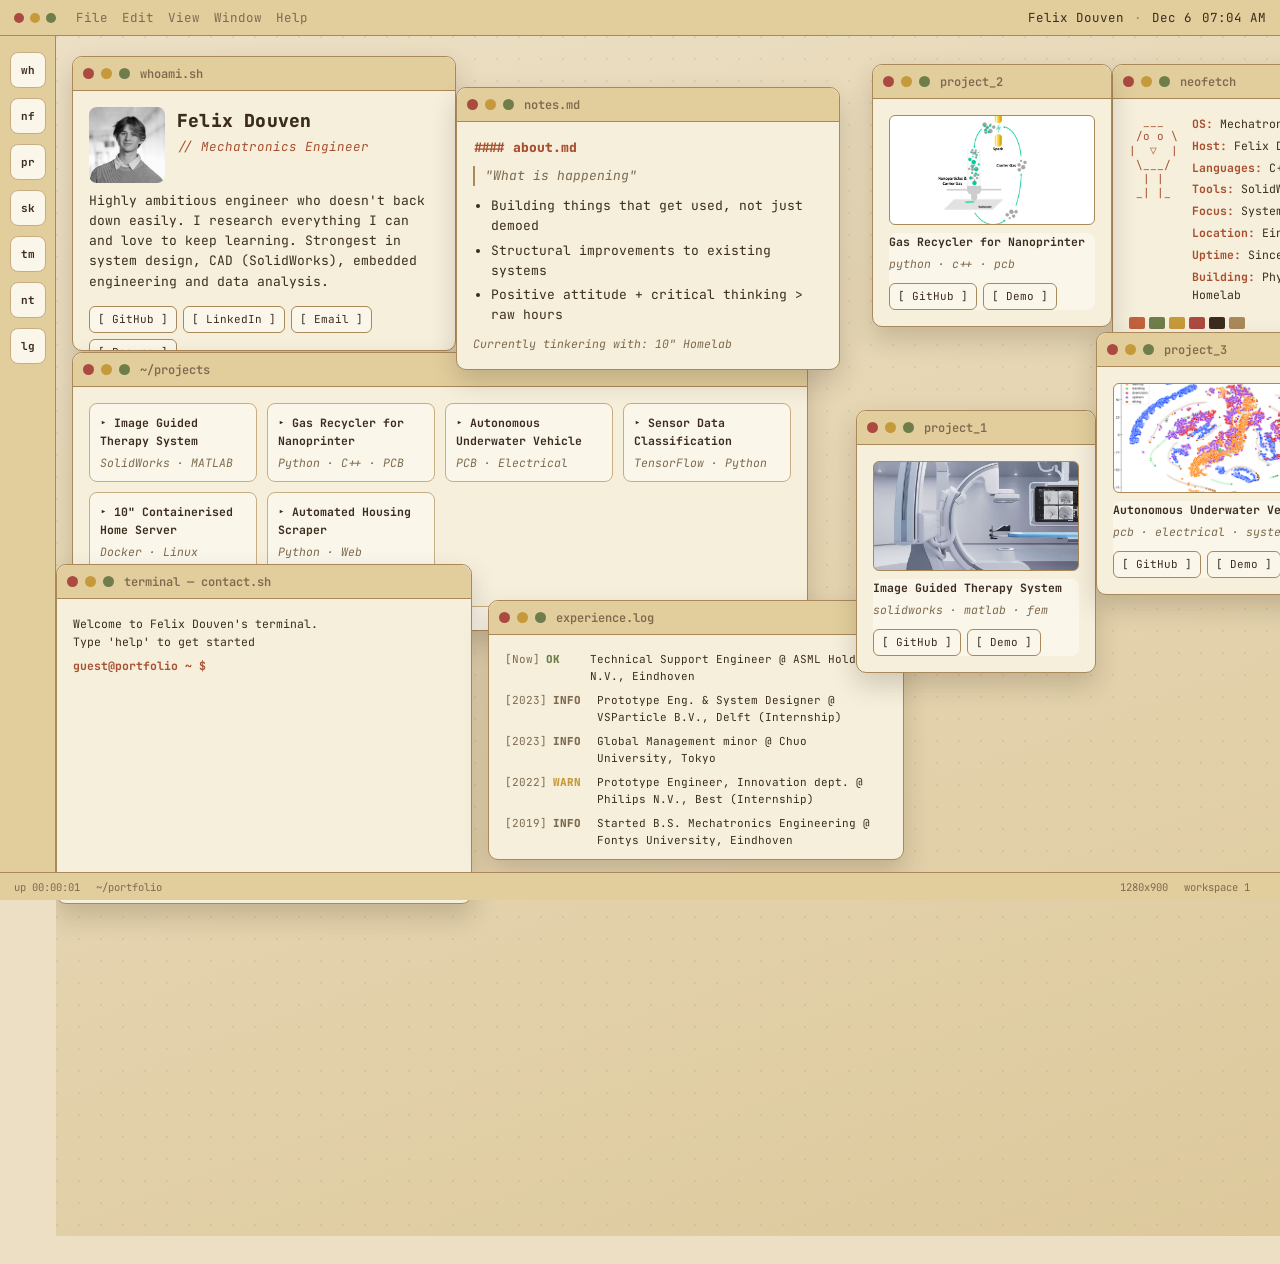
==== index.html @ 6efec6c1 "Added CV and filled more template space" ====
<!DOCTYPE html>
<html lang="en">
<head>
<meta charset="UTF-8">
<meta name="viewport" content="width=device-width, initial-scale=1.0">
<title>Felix Douven — Mechatronics Engineer</title>
<meta name="description" content="Portfolio of Felix Douven, a mechatronics engineer. Robotics, embedded systems, PCB design, controls, and C++/Python projects.">

<!--
  ============================================================
  HOW TO CUSTOMIZE THIS FILE
  ============================================================
  1. Search for text in [square brackets] — that's every placeholder.
  2. Search for "IMAGE PLACEHOLDER" comments — swap those divs for <img> tags.
  3. Project cards live in the "PROJECTS DATA" section below (~line with id="win-projects").
     Each .project-card has data-title / data-tags / data-desc attributes used by the modal.
  4. Colors are CSS variables at the top of <style> under :root — change the palette in one place.
  5. Everything is one file, no build step. Rename to index.html and push to GitHub Pages, or
     open it directly in a browser.
  ============================================================
-->

<link rel="preconnect" href="https://fonts.googleapis.com">
<link rel="preconnect" href="https://fonts.gstatic.com" crossorigin>
<link href="https://fonts.googleapis.com/css2?family=JetBrains+Mono:ital,wght@0,400;0,500;0,600;0,700;0,800;1,400;1,500&display=swap" rel="stylesheet">

<style>
  /* ============ TOKENS ============ */
  :root{
    --desktop-bg-1:#ecdfc4;
    --desktop-bg-2:#ddc99c;
    --window-bg:#f6efdc;
    --window-header:#e2ce9d;
    --border:#a9885a;
    --border-soft:#c7ad81;
    --ink:#3b2c1e;
    --ink-soft:#7d6a4e;
    --rust:#c1623d;
    --rust-dark:#a84f2f;
    --olive:#6f7d4a;
    --brick:#ab4a41;
    --gold:#c69a3a;
    --paper:#fbf6ea;

    --menubar-h:36px;
    --statusbar-h:28px;
    --dock-w:56px;
    --dock-mobile-h:44px;

    --radius:10px;
    --font-mono:'JetBrains Mono', 'Fira Code', ui-monospace, SFMono-Regular, Menlo, Consolas, monospace;
  }

  /* ============ RESET / BASE ============ */
  *{ box-sizing:border-box; }
  html,body{ margin:0; padding:0; }
  body{
    font-family:var(--font-mono);
    color:var(--ink);
    background:var(--desktop-bg-1);
    overflow-x:hidden;
    -webkit-font-smoothing:antialiased;
  }
  button{ font-family:inherit; cursor:pointer; }
  a{ color:var(--rust-dark); text-decoration:none; }
  a:hover{ text-decoration:underline; }
  h1,h2,h3,h4,p,ul{ margin:0; }
  :focus-visible{ outline:2px solid var(--rust); outline-offset:2px; }

  /* thin warm scrollbars */
  *{ scrollbar-width:thin; scrollbar-color:var(--border-soft) transparent; }
  *::-webkit-scrollbar{ width:8px; height:8px; }
  *::-webkit-scrollbar-thumb{ background:var(--border-soft); border-radius:4px; }

  /* ============ TOP MENU BAR ============ */
  .menubar{
    position:fixed; top:0; left:0; right:0; height:var(--menubar-h);
    background:var(--window-header);
    border-bottom:1px solid var(--border);
    display:flex; align-items:center; justify-content:space-between;
    padding:0 14px; z-index:1000; font-size:12.5px;
  }
  .menubar-left{ display:flex; align-items:center; gap:14px; }
  .menu-dots{ display:flex; gap:6px; margin-right:6px; }
  .menu-dots span{ width:10px; height:10px; border-radius:50%; display:inline-block; }
  .menu-dots span:nth-child(1){ background:var(--brick); }
  .menu-dots span:nth-child(2){ background:var(--gold); }
  .menu-dots span:nth-child(3){ background:var(--olive); }
  .menu-item{ color:var(--ink-soft); }
  .menubar-right{ display:flex; align-items:center; gap:10px; color:var(--ink); }
  .menubar-right .divider{ color:var(--border); }

  /* ============ DOCK ============ */
  .dock{
    position:fixed; top:var(--menubar-h); bottom:var(--statusbar-h); left:0; width:var(--dock-w);
    background:var(--window-header); border-right:1px solid var(--border);
    display:flex; flex-direction:column; align-items:center; gap:10px;
    padding:16px 0; z-index:1000;
  }
  .dock-icon{
    width:36px; height:36px; border-radius:8px;
    background:var(--paper); border:1px solid var(--border-soft);
    color:var(--ink); font-size:11px; font-weight:700;
    display:flex; align-items:center; justify-content:center;
    transition:transform .15s ease, background .15s ease, color .15s ease;
  }
  .dock-icon:hover{ background:var(--rust); color:var(--paper); transform:translateY(-2px); }

  /* ============ DESKTOP ============ */
  #desktop{
    position:relative;
    margin-top:var(--menubar-h);
    margin-left:var(--dock-w);
    margin-bottom:var(--statusbar-h);
    min-height:1200px;
    overflow:hidden;
    background:
      radial-gradient(circle at 1px 1px, rgba(59,44,30,0.07) 1px, transparent 0) 0 0/22px 22px,
      linear-gradient(160deg, var(--desktop-bg-1), var(--desktop-bg-2));
  }
  /* desktop-canvas holds all windows. Above DESKTOP_MIN it just fills #desktop (fluid %).
     Below DESKTOP_MIN (but above the mobile breakpoint) it's forced to a fixed min-width
     instead of shrinking — this stops window text from reflowing/growing taller and
     overlapping neighbours; the user gets a horizontal scrollbar on #desktop instead. */
  #desktop-canvas{ position:relative; min-height:100%; }

  /* decorative, non-interactive */
  .doodle{ position:absolute; pointer-events:none; opacity:.16; color:var(--ink); }
  .doodle-gear{ top:18px; right:24px; width:130px; height:130px; animation:spin 70s linear infinite; }
  @keyframes spin{ from{ transform:rotate(0deg); } to{ transform:rotate(360deg); } }

  .polaroid{
    position:absolute; width:200px; background:var(--paper);
    border:1px solid var(--border-soft); border-radius:6px;
    padding:10px 10px 14px; box-shadow:0 10px 18px rgba(59,44,30,.18);
    cursor:grab; user-select:none;
  }
  .polaroid-img{
    width:100%; height:120px; border:1px dashed var(--border);
    display:flex; align-items:center; justify-content:center;
    color:var(--ink-soft); font-size:11px; background:rgba(255,255,255,.4);
  }
  .polaroid-cap{ margin-top:8px; font-size:11px; color:var(--ink-soft); font-style:italic; }

  /* ============ WINDOW BASE ============ */
  .window{
    position:absolute; display:flex; flex-direction:column;
    background:var(--window-bg); border:1px solid var(--border);
    border-radius:var(--radius); box-shadow:0 12px 26px rgba(59,44,30,.20);
  }
  .window.active{ box-shadow:0 16px 34px rgba(59,44,30,.28); }
  .window.minimized .win-body{ display:none; }
  .window.maximized{
    top:8px !important; left:8px !important;
    width:calc(100% - 16px) !important; height:calc(100% - 16px) !important;
  }

  .win-titlebar{
    display:flex; align-items:center; gap:10px;
    height:34px; min-height:34px; padding:0 10px;
    background:var(--window-header); border-bottom:1px solid var(--border);
    border-radius:var(--radius) var(--radius) 0 0;
    cursor:grab;
  }
  .win-controls{ display:flex; gap:7px; }
  .win-btn{ width:11px; height:11px; border-radius:50%; border:none; padding:0; }
  .win-btn.close{ background:var(--brick); }
  .win-btn.min{ background:var(--gold); }
  .win-btn.max{ background:var(--olive); }
  .win-title{ font-size:12px; color:var(--ink-soft); font-weight:600; }

  .win-body{ flex:1; min-height:0; overflow-y:auto; padding:16px; font-size:13px; line-height:1.55; }
  .win-autosize{ height:auto !important; }
  .win-autosize .win-body{ overflow:visible; flex:none; }
  .win-footer{
    height:24px; min-height:24px; display:flex; align-items:center; justify-content:space-between;
    padding:0 10px; font-size:10.5px; color:var(--ink-soft);
    border-top:1px solid var(--border-soft); background:var(--paper);
    border-radius:0 0 var(--radius) var(--radius);
  }

  /* ============ WHOAMI ============ */
  .avatar-box{
    width:76px; height:76px; border:1.5px dashed var(--border);
    border-radius:8px; display:flex; align-items:center; justify-content:center;
    color:var(--ink-soft); font-size:10.5px; text-align:center; float:left;
    margin:0 12px 8px 0; background:rgba(255,255,255,.35);
  }
  .who-name{ font-size:18px; font-weight:800; letter-spacing:.2px; }
  .who-role{ color:var(--rust-dark); font-style:italic; font-size:12.5px; margin-top:2px; }
  .who-bio{ margin-top:10px; clear:both; color:var(--ink); }
  .pill-row{ display:flex; flex-wrap:wrap; gap:6px; margin-top:14px; }
  .pill-link{
    border:1px solid var(--border); border-radius:6px; padding:4px 8px;
    font-size:11px; color:var(--ink); background:var(--paper);
  }
  .pill-link:hover{ background:var(--rust); color:var(--paper); border-color:var(--rust); text-decoration:none; }

  /* ============ NEOFETCH ============ */
  .fetch-wrap{ display:flex; gap:14px; }
  .fetch-art{ font-size:11px; line-height:1.3; color:var(--rust-dark); white-space:pre; flex-shrink:0; }
  .fetch-rows div{ font-size:11.5px; margin-bottom:4px; }
  .fetch-rows b{ color:var(--rust-dark); }
  .swatches{ display:flex; gap:4px; margin-top:10px; }
  .swatches span{ width:16px; height:12px; border-radius:2px; display:inline-block; }

  /* ============ SKILLS MONITOR ============ */
  .skill-row{ margin-bottom:11px; }
  .skill-label{ display:flex; justify-content:space-between; font-size:11.5px; margin-bottom:4px; }
  .skill-track{ height:8px; border-radius:4px; background:rgba(59,44,30,.12); overflow:hidden; }
  .skill-fill{ height:100%; width:0%; border-radius:4px; transition:width 1.1s ease; }

  /* ============ PROJECTS ============ */
  .proj-grid{ display:grid; grid-template-columns:repeat(auto-fill, minmax(150px,1fr)); gap:10px; }
  .project-card{
    border:1px solid var(--border-soft); border-radius:8px; background:var(--paper);
    padding:10px; font-size:11.5px; transition:transform .15s ease, box-shadow .15s ease, border-color .15s ease;
  }
  .project-card:hover{ transform:translateY(-3px); box-shadow:0 8px 16px rgba(59,44,30,.18); border-color:var(--rust); cursor:pointer; }
  .project-card .pc-title{ font-weight:700; margin-bottom:4px; }
  .project-card .pc-tags{ color:var(--ink-soft); font-style:italic; }

  /* ============ MODAL ============ */
  .modal-overlay{
    position:fixed; inset:0; background:rgba(59,44,30,.45);
    display:none; align-items:center; justify-content:center; z-index:2000; padding:20px;
  }
  .modal-box{
    position:relative; width:min(460px,100%); max-height:80vh; overflow-y:auto;
    background:var(--window-bg); border:1px solid var(--border); border-radius:var(--radius);
    padding:22px; box-shadow:0 20px 40px rgba(0,0,0,.3);
  }
  .modal-close{
    position:absolute; top:10px; right:10px; width:26px; height:26px; border-radius:50%;
    border:1px solid var(--border-soft); background:var(--paper); color:var(--ink);
  }
  .modal-close:hover{ background:var(--brick); color:var(--paper); }
  .modal-box h3{ font-size:16px; margin-bottom:4px; padding-right:26px; }
  .modal-tags{ font-size:11.5px; color:var(--ink-soft); font-style:italic; margin-bottom:12px; }
  .modal-image{
    width:100%; height:150px; border:1px dashed var(--border); border-radius:6px;
    display:flex; align-items:center; justify-content:center; color:var(--ink-soft);
    font-size:11.5px; margin-bottom:12px; background:rgba(255,255,255,.4);
  }
  .modal-box p{ font-size:12.5px; line-height:1.6; }
  .modal-links{ display:flex; gap:8px; margin-top:14px; }

  /* ============ TERMINAL ============ */
  .term-output{ font-size:11.5px; }
  .term-output div{ margin-bottom:6px; white-space:pre-wrap; word-break:break-word; }
  .term-output .prompt{ color:var(--rust-dark); font-weight:700; }
  .term-line-output{ color:var(--ink); }
  .term-inputrow{ display:flex; align-items:center; gap:6px; margin-top:6px; }
  .term-prompt-live{ color:var(--rust-dark); font-weight:700; font-size:11.5px; white-space:nowrap; }
  .term-input{
    flex:1; border:none; background:transparent; font-family:inherit; font-size:11.5px;
    color:var(--ink); outline:none;
  }

  /* ============ NOTES.MD ============ */
  .md-h4{ color:var(--rust-dark); font-weight:800; font-size:13px; margin-bottom:8px; }
  .md-quote{ border-left:2px solid var(--border); padding-left:10px; color:var(--ink-soft); font-style:italic; margin-bottom:10px; }
  .md-list{ margin:0 0 10px 0; padding-left:18px; }
  .md-list li{ margin-bottom:4px; }
  .md-italic{ color:var(--ink-soft); font-style:italic; font-size:11.5px; }

  /* ============ LOG ============ */
  .log-line{ font-size:11px; margin-bottom:7px; display:flex; gap:6px; }
  .log-time{ color:var(--ink-soft); flex-shrink:0; }
  .log-lvl{ font-weight:800; flex-shrink:0; width:38px; }
  .log-lvl.info{ color:var(--ink-soft); }
  .log-lvl.warn{ color:var(--gold); }
  .log-lvl.ok{ color:var(--olive); }

  /* ============ STATUS BAR ============ */
  .statusbar{
    position:fixed; left:0; right:0; bottom:0; height:var(--statusbar-h);
    background:var(--window-header); border-top:1px solid var(--border);
    display:flex; align-items:center; justify-content:space-between;
    padding:0 14px; font-size:10.5px; color:var(--ink-soft); z-index:1000;
  }
  .statusbar span{ margin-right:16px; }

  /* ============ RESPONSIVE ============ */
  /* "Tablet zone": too narrow for the fluid % layout to stay readable, but not yet
     mobile-stacked. Lock the canvas to its design width so windows can't reflow/grow
     into each other — scroll horizontally instead. */
  @media (min-width: 881px) and (max-width: 1650px){
    #desktop{ overflow-x:auto; overflow-y:hidden; }
    #desktop-canvas{ width:1600px; min-width:1600px; }
  }

  @media (max-width: 880px){
    .dock{
      top:var(--menubar-h); left:0; right:0; bottom:auto; width:100%; height:var(--dock-mobile-h);
      flex-direction:row; overflow-x:auto; padding:8px 10px; justify-content:flex-start;
      border-right:none; border-bottom:1px solid var(--border);
    }
    .dock-icon{ flex-shrink:0; }
    #desktop{
      margin-left:0; margin-top:calc(var(--menubar-h) + var(--dock-mobile-h));
      min-height:auto; padding:16px; overflow:visible;
    }
    .window{
      position:static !important; width:100% !important; height:auto !important;
      max-width:520px; margin:0 auto 20px; top:auto !important; left:auto !important;
    }
    .window .win-body{ max-height:none; overflow-y:visible; }
    .doodle, .polaroid{ display:none; }
    .menu-item{ display:none; }
  }

  @media (prefers-reduced-motion: reduce){
    *, *::before, *::after{
      animation-duration:.001ms !important; animation-iteration-count:1 !important;
      transition-duration:.001ms !important;
    }
  }
</style>
</head>
<body>

  <!-- ============ TOP MENU BAR ============ -->
  <div class="menubar">
    <div class="menubar-left">
      <div class="menu-dots"><span></span><span></span><span></span></div>
      <span class="menu-item">File</span>
      <span class="menu-item">Edit</span>
      <span class="menu-item">View</span>
      <span class="menu-item">Window</span>
      <span class="menu-item">Help</span>
    </div>
    <div class="menubar-right">
      <span>Felix Douven</span>
      <span class="divider">·</span>
      <span id="menu-date">—</span>
      <span id="menu-clock">--:--</span>
    </div>
  </div>

  <!-- ============ DOCK ============ -->
  <div class="dock">
    <button class="dock-icon" data-target="win-whoami" title="whoami.sh">wh</button>
    <button class="dock-icon" data-target="win-neofetch" title="neofetch">nf</button>
    <button class="dock-icon" data-target="win-projects" title="~/projects">pr</button>
    <button class="dock-icon" data-target="win-skills" title="skills.monitor">sk</button>
    <button class="dock-icon" data-target="win-terminal" title="terminal">tm</button>
    <button class="dock-icon" data-target="win-notes" title="notes.md">nt</button>
    <button class="dock-icon" data-target="win-log" title="experience.log">lg</button>
  </div>

  <!-- ============ DESKTOP ============ -->
  <main id="desktop">
   <div id="desktop-canvas">

    <!-- decorative doodle, purely aesthetic -->
    <svg class="doodle doodle-gear" viewBox="0 0 100 100" fill="none" stroke="currentColor" stroke-width="2.2">
      <circle cx="50" cy="50" r="18"/>
      <circle cx="50" cy="50" r="6"/>
      <g>
        <rect x="46" y="4" width="8" height="14"/>
        <rect x="46" y="82" width="8" height="14"/>
        <rect x="4" y="46" width="14" height="8"/>
        <rect x="82" y="46" width="14" height="8"/>
        <rect x="46" y="4" width="8" height="14" transform="rotate(45 50 50)"/>
        <rect x="46" y="82" width="8" height="14" transform="rotate(45 50 50)"/>
        <rect x="46" y="4" width="8" height="14" transform="rotate(90 50 50)"/>
        <rect x="46" y="82" width="8" height="14" transform="rotate(90 50 50)"/>
        <rect x="46" y="4" width="8" height="14" transform="rotate(135 50 50)"/>
        <rect x="46" y="82" width="8" height="14" transform="rotate(135 50 50)"/>
      </g>
    </svg>

    <!-- ============ WHOAMI ============ -->
    <div class="window" id="win-whoami" style="top:20px; left:1%; width:24%; height:295px;">
      <div class="win-titlebar">
        <div class="win-controls">
          <button class="win-btn close" aria-label="Close whoami.sh"></button>
          <button class="win-btn min" aria-label="Minimize whoami.sh"></button>
          <button class="win-btn max" aria-label="Maximize whoami.sh"></button>
        </div>
        <div class="win-title">whoami.sh</div>
      </div>
      <div class="win-body">
        <img src="pictures/headshot.jpg" style="width:76px;height:76px;border-radius:8px;object-fit:cover;float:left;margin:0 12px 8px 0;">
        <div class="who-name">Felix Douven</div>
        <div class="who-role">// Mechatronics Engineer</div>
        <div class="who-bio">Highly ambitious engineer who doesn't back down easily. I research everything I can and love to keep learning. Strongest in system design, CAD (SolidWorks), embedded engineering and data analysis.</div>
        <div class="pill-row">
          <a class="pill-link" href="https://github.com/Flexiis">[ GitHub ]</a>
          <a class="pill-link" href="https://www.linkedin.com/in/felixdouven/">[ LinkedIn ]</a>
          <a class="pill-link" href="mailto:felixdouven@planet.nl">[ Email ]</a>
          <a class="pill-link" href="cv/">[ Resume ]</a>
        </div>
      </div>
    </div>

    <!-- ============ NEOFETCH ============ -->
    <div class="window" id="win-neofetch" style="top:28px; left:66%; width:23%; height:300px;">
      <div class="win-titlebar">
        <div class="win-controls">
          <button class="win-btn close" aria-label="Close neofetch"></button>
          <button class="win-btn min" aria-label="Minimize neofetch"></button>
          <button class="win-btn max" aria-label="Maximize neofetch"></button>
        </div>
        <div class="win-title">neofetch</div>
      </div>
      <div class="win-body">
        <div class="fetch-wrap">
          <div class="fetch-art">  ___
 /o o \
|  ▽  |
 \___/
  | |
 _| |_</div>
          <div class="fetch-rows">
            <div><b>OS:</b> Mechatronics Engineer</div>
            <div><b>Host:</b> Felix Douven</div>
            <div><b>Languages:</b> C++, Python, MATLAB</div>
            <div><b>Tools:</b> SolidWorks, MATLAB, Agile</div>
            <div><b>Focus:</b> System Design · Embedded</div>
            <div><b>Location:</b> Eindhoven, Netherlands</div>
            <div><b>Uptime:</b> Since Sept 2024 @ ASML</div>
            <div><b>Building:</b> <span id="now-building"></span></div>
          </div>
        </div>
        <div class="swatches">
          <span style="background:var(--rust)"></span>
          <span style="background:var(--olive)"></span>
          <span style="background:var(--gold)"></span>
          <span style="background:var(--brick)"></span>
          <span style="background:var(--ink)"></span>
          <span style="background:var(--border)"></span>
        </div>
      </div>
    </div>

    <!-- ============ SKILLS MONITOR ============ -->
    <div class="window win-autosize" id="win-skills" style="top:356px; left:78%; width:15%; height:auto;">
      <div class="win-titlebar">
        <div class="win-controls">
          <button class="win-btn close" aria-label="Close skills.monitor"></button>
          <button class="win-btn min" aria-label="Minimize skills.monitor"></button>
          <button class="win-btn max" aria-label="Maximize skills.monitor"></button>
        </div>
        <div class="win-title">skills.monitor</div>
      </div>
      <div class="win-body">
        <div class="skill-row"><div class="skill-label"><span>System Design</span><span>90%</span></div><div class="skill-track"><div class="skill-fill" data-value="90" style="background:var(--rust)"></div></div></div>
        <div class="skill-row"><div class="skill-label"><span>C++</span><span>90%</span></div><div class="skill-track"><div class="skill-fill" data-value="90" style="background:var(--olive)"></div></div></div>
        <div class="skill-row"><div class="skill-label"><span>Python</span><span>90%</span></div><div class="skill-track"><div class="skill-fill" data-value="90" style="background:var(--gold)"></div></div></div>
        <div class="skill-row"><div class="skill-label"><span>SolidWorks CAD</span><span>75%</span></div><div class="skill-track"><div class="skill-fill" data-value="65" style="background:var(--rust)"></div></div></div>
        <div class="skill-row"><div class="skill-label"><span>FEM Analysis</span><span>65%</span></div><div class="skill-track"><div class="skill-fill" data-value="65" style="background:var(--olive)"></div></div></div>
        <div class="skill-row"><div class="skill-label"><span>Matlab</span><span>65%</span></div><div class="skill-track"><div class="skill-fill" data-value="65" style="background:var(--gold)"></div></div></div>
        <div class="skill-row"><div class="skill-label"><span>PCCSIM & SPC</span><span>65%</span></div><div class="skill-track"><div class="skill-fill" data-value="65" style="background:var(--rust)"></div></div></div>
        <div class="skill-row"><div class="skill-label"><span>Circuit Design</span><span>35%</span></div><div class="skill-track"><div class="skill-fill" data-value="35" style="background:var(--olive)"></div></div></div>
      </div>
    </div>

    <!-- ============ PROJECTS ============ -->
    <div class="window win-autosize" id="win-projects" style="top:316px; left:1%; width:46%; height:auto;">
      <div class="win-titlebar">
        <div class="win-controls">
          <button class="win-btn close" aria-label="Close projects"></button>
          <button class="win-btn min" aria-label="Minimize projects"></button>
          <button class="win-btn max" aria-label="Maximize projects"></button>
        </div>
        <div class="win-title">~/projects</div>
      </div>
      <div class="win-body">
        <div class="proj-grid">
          <div class="project-card" data-title="Image Guided Therapy System — Philips N.V." data-tags="SolidWorks · MATLAB · FEM" data-desc="Developed the first mockup of the next-gen Image Guided Therapy System, optimized for manufacturability using FEM and cost-effective parts. Led CAD assembly and MATLAB simulations, delivering a prototype used to secure early-stage stakeholder funding.">
            <div class="pc-title">▸ Image Guided Therapy System</div><div class="pc-tags">SolidWorks · MATLAB</div>
          </div>
          <div class="project-card" data-title="Gas Recycler for Nanoprinter — VSParticle B.V." data-tags="Python · C++ · PCB" data-desc="Working prototype integrating Python, C++, PCB design and system architecture for an electrocatalysis nanoprinter. Reduced manual labor during tests to nearly zero with Python scripts and boosted gas reuse from 0% to 88%, saving €70K/year per unit. EMC-proof electrical design.">
            <div class="pc-title">▸ Gas Recycler for Nanoprinter</div><div class="pc-tags">Python · C++ · PCB</div>
          </div>
          <div class="project-card" data-title="Autonomous Underwater Vehicle" data-tags="PCB · Electrical · Systems" data-desc="Led the AUV's electrical & system design, defining the constraints. Developed the PCB for leak detection, power electronics and sensor processing.">
            <div class="pc-title">▸ Autonomous Underwater Vehicle</div><div class="pc-tags">PCB · Electrical</div>
          </div>
          <div class="project-card" data-title="Sensor Data Classification" data-tags="TensorFlow · Python" data-desc="Led machine learning model development for sensor data classification. Achieved 96.22% accuracy by optimizing SVM, Random Forest and Extra Trees models.">
            <div class="pc-title">▸ Sensor Data Classification</div><div class="pc-tags">TensorFlow · Python</div>
          </div>
          <div class="project-card" data-title="Containerised Home Server" data-tags="Docker · Linux" data-desc="Built a Linux server running multiple Dockerized services. Automated home data collection for renting houses, ad-blocking, and NAS integration using docker containers">
            <div class="pc-title">▸ 10" Containerised Home Server</div><div class="pc-tags">Docker · Linux</div>
          </div>
          <div class="project-card" data-title="Automated Housing Scraper" data-tags="Python · Web Scraping · Automation · Telegram/Discord" data-desc="Developed an autonomous real-time housing scraper that monitors multiple rental sites. Filters listings based on custom criteria and instantly dispatches push notifications to mobile for first-mover advantage.">
            <div class="pc-title">▸ Automated Housing Scraper</div><div class="pc-tags">Python · Web Scraping</div>
          </div>
        </div>
      </div>
      <div class="win-footer"><span>10 items</span><span>drwx------ · ~/projects</span></div>
    </div>

    <!-- ============ TERMINAL ============ -->
    <div class="window" id="win-terminal" style="top:528px; left:0%; width:26%; height:340px;">
      <div class="win-titlebar">
        <div class="win-controls">
          <button class="win-btn close" aria-label="Close terminal"></button>
          <button class="win-btn min" aria-label="Minimize terminal"></button>
          <button class="win-btn max" aria-label="Maximize terminal"></button>
        </div>
        <div class="win-title">terminal — contact.sh</div>
      </div>
      <div class="win-body">
        <div class="term-output" id="term-output"></div>
        <div class="term-inputrow">
          <span class="term-prompt-live">guest@portfolio ~ $</span>
          <input class="term-input" id="term-input" type="text" autocomplete="off" spellcheck="false" aria-label="Terminal command input">
        </div>
      </div>
    </div>

    <!-- ============ NOTES.MD ============ -->
    <div class="window win-autosize" id="win-notes" style="top:51px; left:25%; width:24%; height:auto;">
      <div class="win-titlebar">
        <div class="win-controls">
          <button class="win-btn close" aria-label="Close notes.md"></button>
          <button class="win-btn min" aria-label="Minimize notes.md"></button>
          <button class="win-btn max" aria-label="Maximize notes.md"></button>
        </div>
        <div class="win-title">notes.md</div>
      </div>
      <div class="win-body">
        <div class="md-h4">#### about.md</div>
        <div class="md-quote">"What is happening"</div>
        <ul class="md-list">
          <li>Building things that get used, not just demoed</li>
          <li>Structural improvements to existing systems</li>
          <li>Positive attitude + critical thinking > raw hours</li>
        </ul>
        <div class="md-italic">Currently tinkering with: <span id="now-tinkering"></span></div>
      </div>
    </div>

    <!-- ============ EXPERIENCE LOG ============ -->
    <div class="window" id="win-log" style="top:564px; left:27%; width:26%; height:260px;">
      <div class="win-titlebar">
        <div class="win-controls">
          <button class="win-btn close" aria-label="Close experience.log"></button>
          <button class="win-btn min" aria-label="Minimize experience.log"></button>
          <button class="win-btn max" aria-label="Maximize experience.log"></button>
        </div>
        <div class="win-title">experience.log</div>
      </div>
      <div class="win-body">
        <div class="log-line"><span class="log-time">[Now]</span><span class="log-lvl ok">OK</span><span>Technical Support Engineer @ ASML Holding N.V., Eindhoven</span></div>
        <div class="log-line"><span class="log-time">[2023]</span><span class="log-lvl info">INFO</span><span>Prototype Eng. & System Designer @ VSParticle B.V., Delft (Internship)</span></div>
        <div class="log-line"><span class="log-time">[2023]</span><span class="log-lvl info">INFO</span><span>Global Management minor @ Chuo University, Tokyo</span></div>
        <div class="log-line"><span class="log-time">[2022]</span><span class="log-lvl warn">WARN</span><span>Prototype Engineer, Innovation dept. @ Philips N.V., Best (Internship)</span></div>
        <div class="log-line"><span class="log-time">[2019]</span><span class="log-lvl info">INFO</span><span>Started B.S. Mechatronics Engineering @ Fontys University, Eindhoven</span></div>
      </div>
    </div>

    <!-- decorative polaroids, draggable, purely aesthetic -->
    <!-- ============ FEATURED PROJECT PHOTOS ============ -->
    <div class="window" id="win-featured-1" style="top:374px; left:50%; width:240px;">
      <div class="win-titlebar">
        <div class="win-controls">
          <button class="win-btn close" aria-label="Close Project 1"></button>
          <button class="win-btn min" aria-label="Minimize Project 1"></button>
          <button class="win-btn max" aria-label="Maximize Project 1"></button>
        </div>
        <div class="win-title">project_1</div>
      </div>
      
      <div class="win-body">
        <!-- Clickable Preview Area -->
        <div class="modal-image" style="cursor:pointer; height:110px; margin-bottom:8px; background:url('pictures/Philips_IGT-System.jpg') center/cover; border-style:solid;" id="trigger-p1"></div>
        
        <div class="project-card" data-title="Image Guided Therapy System — Philips N.V." data-tags="solidworks · matlab · fem" data-image="pictures/Philips_IGT-System.jpg" data-desc="First mockup of a next-gen Image Guided Therapy System at Philips, optimized for manufacturability with FEM and cost-effective parts. Led CAD assembly and MATLAB simulations to secure early-stage stakeholder funding." style="cursor:default; transform:none; box-shadow:none; border:none; padding:0;">
          <h4 class="pc-title">Image Guided Therapy System</h4>
          <div class="pc-tags" style="margin-bottom: 6px;">solidworks · matlab · fem</div>
          <p style="font-size:12px; margin-bottom: 10px;">
          </p>
          <div class="pill-row" style="margin-top:0;">
            <a class="pill-link" href="#">[ GitHub ]</a>
            <a class="pill-link" href="#">[ Demo ]</a>
          </div>
        </div>
      </div>
    </div>

    <div class="window" id="win-featured-2" style="top:28px; left:51%; width:240px;">
      <div class="win-titlebar">
        <div class="win-controls">
          <button class="win-btn close" aria-label="Close Project 2"></button>
          <button class="win-btn min" aria-label="Minimize Project 2"></button>
          <button class="win-btn max" aria-label="Maximize Project 2"></button>
        </div>
        <div class="win-title">project_2</div>
      </div>
      
      <div class="win-body">
        <!-- Clickable Preview Area -->
        <div class="modal-image" style="cursor:pointer; height:110px; margin-bottom:8px; background:url('pictures/VSParticle_Gas-Recycler.jpg') center/cover; border-style:solid;" id="trigger-p2"></div>

        <div class="project-card" data-title="Gas Recycler for Nanoprinter — VSParticle B.V." data-tags="python · c++ · pcb" data-image="pictures/VSParticle_Gas-Recycler.jpg" data-desc="Working prototype at VSParticle integrating Python, C++, PCB design and system architecture. Boosted gas reuse from 0% to 88%, saving €70K/year per unit, with EMC-proof electrical design." style="cursor:default; transform:none; box-shadow:none; border:none; padding:0;">
          <h4 class="pc-title">Gas Recycler for Nanoprinter</h4>
          <div class="pc-tags" style="margin-bottom: 6px;">python · c++ · pcb</div>
          <p style="font-size:12px; margin-bottom: 10px;">
          </p>
          <div class="pill-row" style="margin-top:0;">
            <a class="pill-link" href="#">[ GitHub ]</a>
            <a class="pill-link" href="#">[ Demo ]</a>
          </div>
        </div>
      </div>
    </div>

    <div class="window" id="win-featured-3" style="top:296px; left:65%; width:240px;">
      <div class="win-titlebar">
        <div class="win-controls">
          <button class="win-btn close" aria-label="Close Project 3"></button>
          <button class="win-btn min" aria-label="Minimize Project 3"></button>
          <button class="win-btn max" aria-label="Maximize Project 3"></button>
        </div>
        <div class="win-title">project_3</div>
      </div>
      
      <div class="win-body">
        <!-- Clickable Preview Area -->
        <div class="modal-image" style="cursor:pointer; height:110px; margin-bottom:8px; background:url('pictures/Data_Scatterplot.jpg') center/cover; border-style:solid;" id="trigger-p3"></div>
        
        <div class="project-card" data-title="Autonomous Underwater Vehicle" data-tags="pcb · electrical · systems" data-image="pictures/Data_Scatterplot.jpg" data-desc="Led the AUV’s electrical & system design, defining the constraints, and developed the PCB for leak detection, power electronics and sensor processing." style="cursor:default; transform:none; box-shadow:none; border:none; padding:0;">
          <h4 class="pc-title">Autonomous Underwater Vehicle</h4>
          <div class="pc-tags" style="margin-bottom: 6px;">pcb · electrical · systems</div>
          <p style="font-size:12px; margin-bottom: 10px;">
          </p>
          <div class="pill-row" style="margin-top:0;">
            <a class="pill-link" href="#">[ GitHub ]</a>
            <a class="pill-link" href="#">[ Demo ]</a>
          </div>
        </div>
      </div>
    </div>

    </div>

   </div>
  </main>

  <!-- ============ PROJECT MODAL ============ -->
  <div class="modal-overlay" id="project-modal">
    <div class="modal-box">
      <button class="modal-close" id="modal-close" aria-label="Close project details">✕</button>
      <h3 id="modal-title"></h3>
      <p class="modal-tags" id="modal-tags"></p>
      <div class="modal-image" id="modal-image">[ project image / diagram ]</div>
      <p id="modal-desc"></p>
      <div class="modal-links">
        <a class="pill-link" href="#">[ View Code ↗ ]</a>
        <a class="pill-link" href="#">[ Live Demo ↗ ]</a>
      </div>
    </div>
  </div>

  <!-- ============ STATUS BAR ============ -->
  <div class="statusbar">
    <div><span id="uptime">up 00:00:00</span><span>~/portfolio</span></div>
    <div><span id="res">—</span><span>workspace 1</span></div>
  </div>

<script>
document.addEventListener('DOMContentLoaded', () => {
  /* ---------- EDIT THIS ONE LINE to update what you're currently building/tinkering with ---------- */
  const CURRENTLY_BUILDING = "10\" Homelab";
  document.getElementById('now-building').textContent = "Physical setup for my " + CURRENTLY_BUILDING;
  document.getElementById('now-tinkering').textContent =  CURRENTLY_BUILDING;

  /* ---------- z-index / focus ---------- */
  let zTop = 10;
  function bringToFront(win){
    zTop++;
    win.style.zIndex = zTop;
    document.querySelectorAll('.window').forEach(w => w.classList.remove('active'));
    win.classList.add('active');
  }

  /* ---------- drag (windows via titlebar, polaroids via whole element) ---------- */
  function makeDraggable(el, handle){
    handle = handle || el;
    let dragging = false, offsetX = 0, offsetY = 0;
    const desktop = document.getElementById('desktop');

    handle.addEventListener('mousedown', (e) => {
      if (e.target.closest('.win-btn')) return;
      dragging = true;
      if (el.classList.contains('window')) bringToFront(el);
      const rect = el.getBoundingClientRect();
      offsetX = e.clientX - rect.left;
      offsetY = e.clientY - rect.top;
      document.body.style.userSelect = 'none';
    });

    window.addEventListener('mousemove', (e) => {
      if (!dragging) return;
      const deskRect = desktop.getBoundingClientRect();
      let x = e.clientX - deskRect.left - offsetX;
      let y = e.clientY - deskRect.top - offsetY;
      x = Math.max(0, Math.min(x, desktop.scrollWidth - el.offsetWidth));
      y = Math.max(0, Math.min(y, desktop.scrollHeight - el.offsetHeight));
      el.style.left = x + 'px';
      el.style.top = y + 'px';
    });

    window.addEventListener('mouseup', () => {
      dragging = false;
      document.body.style.userSelect = '';
    });
  }

  document.querySelectorAll('.window').forEach(win => {
    makeDraggable(win, win.querySelector('.win-titlebar'));
    win.addEventListener('mousedown', () => bringToFront(win));
  });
  document.querySelectorAll('.polaroid').forEach(p => makeDraggable(p));

  /* ---------- window controls: close / minimize / maximize ---------- */
  document.querySelectorAll('.win-btn.close').forEach(btn => {
    btn.addEventListener('click', (e) => {
      e.target.closest('.window').style.display = 'none';
    });
  });
  document.querySelectorAll('.win-btn.min').forEach(btn => {
    btn.addEventListener('click', (e) => {
      e.target.closest('.window').classList.toggle('minimized');
    });
  });
  document.querySelectorAll('.win-btn.max').forEach(btn => {
    btn.addEventListener('click', (e) => {
      const win = e.target.closest('.window');
      if (!win.classList.contains('maximized')) {
        win.dataset.prevTop = win.style.top;
        win.dataset.prevLeft = win.style.left;
        win.dataset.prevWidth = win.style.width;
        win.dataset.prevHeight = win.style.height;
        win.classList.add('maximized');
      } else {
        win.classList.remove('maximized');
        win.style.top = win.dataset.prevTop;
        win.style.left = win.dataset.prevLeft;
        win.style.width = win.dataset.prevWidth;
        win.style.height = win.dataset.prevHeight;
      }
      bringToFront(win);
    });
  });

  /* ---------- dock ---------- */
  document.querySelectorAll('.dock-icon').forEach(icon => {
    icon.addEventListener('click', () => {
      const win = document.getElementById(icon.dataset.target);
      win.style.display = 'flex';
      win.classList.remove('minimized');
      bringToFront(win);
      win.scrollIntoView({ behavior: 'smooth', block: 'center' });
    });
  });

  /* ---------- menu bar clock/date ---------- */
  function updateClock(){
    const now = new Date();
    document.getElementById('menu-clock').textContent =
      now.toLocaleTimeString([], { hour: '2-digit', minute: '2-digit' });
    document.getElementById('menu-date').textContent =
      now.toLocaleDateString([], { month: 'short', day: 'numeric' });
  }
  updateClock();
  setInterval(updateClock, 1000);

  /* ---------- uptime + resolution ---------- */
  const startTime = Date.now();
  function updateUptime(){
    const diff = Math.floor((Date.now() - startTime) / 1000);
    const h = String(Math.floor(diff / 3600)).padStart(2, '0');
    const m = String(Math.floor((diff % 3600) / 60)).padStart(2, '0');
    const s = String(diff % 60).padStart(2, '0');
    document.getElementById('uptime').textContent = `up ${h}:${m}:${s}`;
  }
  updateUptime();
  setInterval(updateUptime, 1000);

  function updateRes(){
    document.getElementById('res').textContent = `${window.innerWidth}x${window.innerHeight}`;
  }
  updateRes();
  window.addEventListener('resize', updateRes);

  /* ---------- skill bars ---------- */
  window.addEventListener('load', () => {
    document.querySelectorAll('.skill-fill').forEach((bar, i) => {
      const target = bar.dataset.value;
      setTimeout(() => { bar.style.width = target + '%'; }, 150 * i);
    });
  });

  /* ---------- project modal ---------- */
  const modal = document.getElementById('project-modal');
  const modalImage = document.getElementById('modal-image');

  function openProjectModal(card){
    document.getElementById('modal-title').textContent = card.dataset.title;
    document.getElementById('modal-tags').textContent = card.dataset.tags;
    document.getElementById('modal-desc').textContent = card.dataset.desc;
    if (card.dataset.image){
      modalImage.style.backgroundImage = `url('${card.dataset.image}')`;
      modalImage.style.backgroundSize = 'cover';
      modalImage.style.backgroundPosition = 'center';
      modalImage.style.borderStyle = 'solid';
      modalImage.textContent = '';
    } else {
      modalImage.style.backgroundImage = 'none';
      modalImage.style.borderStyle = 'dashed';
      modalImage.textContent = '[ project image / diagram ]';
    }
    modal.style.display = 'flex';
  }

  document.querySelectorAll('.project-card').forEach(card => {
    card.addEventListener('click', () => openProjectModal(card));
  });

  document.querySelectorAll('.modal-image[id^="trigger-p"]').forEach(tile => {
    tile.addEventListener('click', (e) => {
      e.stopPropagation();
      const card = tile.parentElement.querySelector('.project-card');
      if (card) openProjectModal(card);
    });
  });
  document.getElementById('modal-close').addEventListener('click', () => {
    modal.style.display = 'none';
  });
  modal.addEventListener('click', (e) => { if (e.target === modal) modal.style.display = 'none'; });
  document.addEventListener('keydown', (e) => { if (e.key === 'Escape') modal.style.display = 'none'; });

  /* ---------- terminal ---------- */
  const termOutput = document.getElementById('term-output');
  const termInput = document.getElementById('term-input');
  const termScroll = document.querySelector('#win-terminal .win-body');
  function scrollTermToBottom(){ termScroll.scrollTop = termScroll.scrollHeight; }

  function escapeHtml(str){
    return str.replace(/[&<>]/g, c => ({ '&': '&amp;', '<': '&lt;', '>': '&gt;' }[c]));
  }

  const commands = {
    help: () => 'Available commands:\n  whoami     -- about me\n  projects   -- open ~/projects\n  skills     -- open skills.monitor\n  contact    -- get in touch\n  resume     -- open resume\n  ls         -- list windows\n  date       -- current date/time\n  clear      -- clear the screen\n  sudo hire-me',
    whoami: () => 'Felix Douven -- Mechatronics Engineer\n// building things that move, sense, and (mostly) behave.',
    projects: () => { const w = document.getElementById('win-projects'); w.style.display = 'flex'; bringToFront(w); return 'Opening ~/projects ...'; },
    skills: () => { const w = document.getElementById('win-skills'); w.style.display = 'flex'; bringToFront(w); return 'Opening skills.monitor ...'; },
    contact: () => 'Email: felixdouven@planet.nl\nPhone: +31 (0) 6 23911755\nLocation: Eindhoven, The Netherlands\nLinkedIn: [add your link in the code]\nGitHub: [add your link in the code]',
    resume: () => 'Opening resume.pdf ... (point this command at your real resume link in the code)',
    ls: () => Array.from(document.querySelectorAll('.window')).map(w => w.id.replace('win-', '')).join('  '),
    date: () => new Date().toString(),
    clear: () => { termOutput.innerHTML = ''; return null; },
    'sudo hire-me': () => 'Permission granted. Felix Douven is open to opportunities.'
  };

  function printLine(html){
    const line = document.createElement('div');
    line.innerHTML = html;
    termOutput.appendChild(line);
    scrollTermToBottom();
  }

  function runCommand(raw){
    const cmd = raw.trim();
    printLine(`<span class="prompt">guest@portfolio ~ $</span> ${escapeHtml(cmd)}`);
    let output;
    if (cmd === '') { output = null; }
    else if (cmd.startsWith('echo ')) { output = cmd.slice(5); }
    else if (commands[cmd]) { output = commands[cmd](); }
    else { output = `command not found: ${cmd} (try 'help')`; }
    if (output) printLine(`<span class="term-line-output">${escapeHtml(output)}</span>`);
  }

  termInput.addEventListener('keydown', (e) => {
    if (e.key === 'Enter') { runCommand(termInput.value); termInput.value = ''; scrollTermToBottom(); }
  });
  termInput.addEventListener('focus', scrollTermToBottom);

  /* typewriter welcome message */
  const welcome = "Welcome to Felix Douven's terminal.\nType 'help' to get started.";
  let i = 0;
  const welcomeLine = document.createElement('div');
  termOutput.appendChild(welcomeLine);
  (function type(){
    if (i <= welcome.length){
      welcomeLine.innerHTML = `<span class="term-line-output">${escapeHtml(welcome.slice(0, i))}</span>`;
      i += 2;
      setTimeout(type, 12);
    }
  })();

});
</script>
</body>
</html>
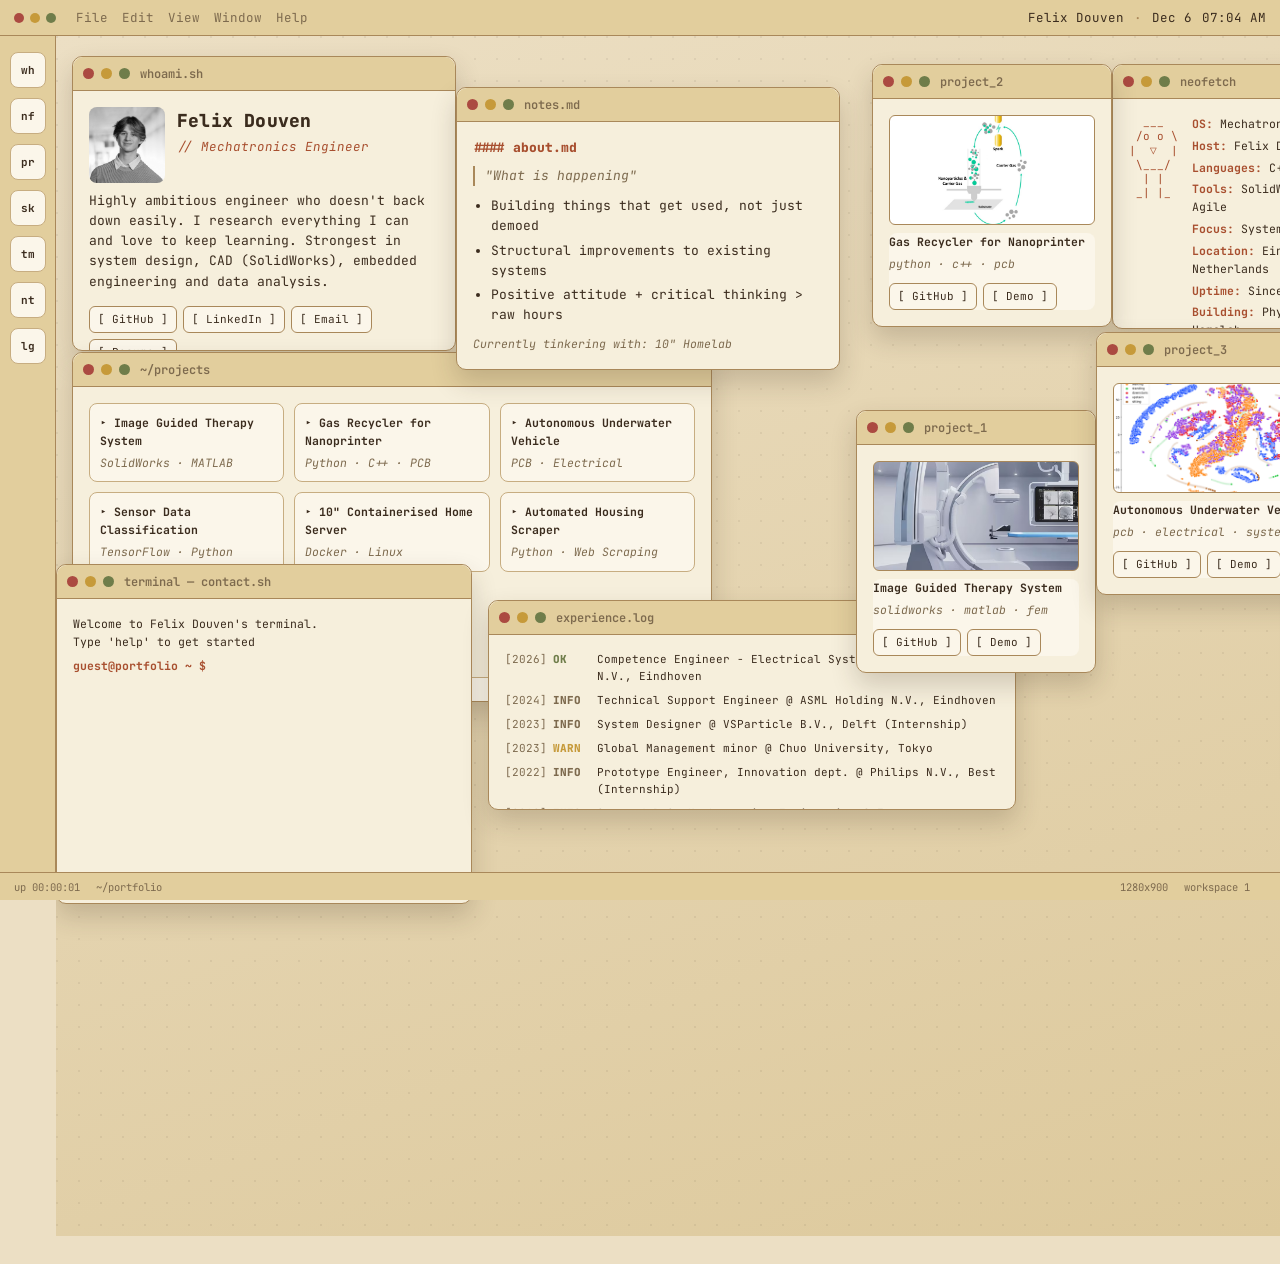
==== commit 36dd6563: "Deleted old versions added mascot" ====
--- a/index.html
+++ b/index.html
@@ -396,7 +396,7 @@
     </div>
 
     <!-- ============ NEOFETCH ============ -->
-    <div class="window" id="win-neofetch" style="top:28px; left:66%; width:23%; height:300px;">
+    <div class="window" id="win-neofetch" style="top:28px; left:66%; width:20%; height:265px;">
       <div class="win-titlebar">
         <div class="win-controls">
           <button class="win-btn close" aria-label="Close neofetch"></button>
@@ -433,6 +433,24 @@
           <span style="background:var(--border)"></span>
         </div>
       </div>
+    </div>  
+
+    <!-- ============ MASCOT WINDOW ============ -->
+    <div class="window win-autosize" id="win-mascot" style="top:110px; left:52%; width:170px; height:auto;">
+      <div class="win-titlebar">
+        <div class="win-controls">
+          <button class="win-btn close" aria-label="Close mascot"></button>
+          <button class="win-btn min" aria-label="Minimize mascot"></button>
+          <button class="win-btn max" aria-label="Maximize mascot"></button>
+        </div>
+        <div class="win-title">mascot</div>
+      </div>
+      <div class="win-body" style="font-family:var(--font-mono); white-space:pre; font-size:11px; line-height:1.25; padding:10px; color:var(--rust-dark); text-align:center; overflow:hidden;">
+   .|||||||||.
+  |||||||||||||
+ /. `|||||||||||
+o__,_||||||||||'
+      </div>
     </div>
 
     <!-- ============ SKILLS MONITOR ============ -->
@@ -458,7 +476,7 @@
     </div>
 
     <!-- ============ PROJECTS ============ -->
-    <div class="window win-autosize" id="win-projects" style="top:316px; left:1%; width:46%; height:auto;">
+    <div class="window win-autosize" id="win-projects" style="top:316px; left:1%; width:40%; height:auto;">
       <div class="win-titlebar">
         <div class="win-controls">
           <button class="win-btn close" aria-label="Close projects"></button>
@@ -483,6 +501,9 @@
           </div>
           <div class="project-card" data-title="Containerised Home Server" data-tags="Docker · Linux" data-desc="Built a Linux server running multiple Dockerized services. Automated home data collection for renting houses, ad-blocking, and NAS integration using docker containers">
             <div class="pc-title">▸ 10" Containerised Home Server</div><div class="pc-tags">Docker · Linux</div>
+          </div>
+          <div class="project-card" data-title="Automated Housing Scraper" data-tags="Python · Web Scraping · Automation · Telegram/Discord" data-desc="Developed an autonomous real-time housing scraper that monitors multiple rental sites. Filters listings based on custom criteria and instantly dispatches push notifications to mobile for first-mover advantage.">
+            <div class="pc-title">▸ Automated Housing Scraper</div><div class="pc-tags">Python · Web Scraping</div>
           </div>
           <div class="project-card" data-title="Automated Housing Scraper" data-tags="Python · Web Scraping · Automation · Telegram/Discord" data-desc="Developed an autonomous real-time housing scraper that monitors multiple rental sites. Filters listings based on custom criteria and instantly dispatches push notifications to mobile for first-mover advantage.">
             <div class="pc-title">▸ Automated Housing Scraper</div><div class="pc-tags">Python · Web Scraping</div>
@@ -534,7 +555,7 @@
     </div>
 
     <!-- ============ EXPERIENCE LOG ============ -->
-    <div class="window" id="win-log" style="top:564px; left:27%; width:26%; height:260px;">
+    <div class="window" id="win-log" style="top:564px; left:27%; width:33%; height:210px;">
       <div class="win-titlebar">
         <div class="win-controls">
           <button class="win-btn close" aria-label="Close experience.log"></button>
@@ -544,10 +565,11 @@
         <div class="win-title">experience.log</div>
       </div>
       <div class="win-body">
-        <div class="log-line"><span class="log-time">[Now]</span><span class="log-lvl ok">OK</span><span>Technical Support Engineer @ ASML Holding N.V., Eindhoven</span></div>
-        <div class="log-line"><span class="log-time">[2023]</span><span class="log-lvl info">INFO</span><span>Prototype Eng. & System Designer @ VSParticle B.V., Delft (Internship)</span></div>
-        <div class="log-line"><span class="log-time">[2023]</span><span class="log-lvl info">INFO</span><span>Global Management minor @ Chuo University, Tokyo</span></div>
-        <div class="log-line"><span class="log-time">[2022]</span><span class="log-lvl warn">WARN</span><span>Prototype Engineer, Innovation dept. @ Philips N.V., Best (Internship)</span></div>
+        <div class="log-line"><span class="log-time">[2026]</span><span class="log-lvl ok">OK</span><span>Competence Engineer - Electrical Systems @ ASML Holding N.V., Eindhoven</span></div>
+        <div class="log-line"><span class="log-time">[2024]</span><span class="log-lvl info">INFO</span><span>Technical Support Engineer @ ASML Holding N.V., Eindhoven</span></div>
+        <div class="log-line"><span class="log-time">[2023]</span><span class="log-lvl info">INFO</span><span>System Designer @ VSParticle B.V., Delft (Internship)</span></div>
+        <div class="log-line"><span class="log-time">[2023]</span><span class="log-lvl warn">WARN</span><span>Global Management minor @ Chuo University, Tokyo</span></div>
+        <div class="log-line"><span class="log-time">[2022]</span><span class="log-lvl info">INFO</span><span>Prototype Engineer, Innovation dept. @ Philips N.V., Best (Internship)</span></div>
         <div class="log-line"><span class="log-time">[2019]</span><span class="log-lvl info">INFO</span><span>Started B.S. Mechatronics Engineering @ Fontys University, Eindhoven</span></div>
       </div>
     </div>
@@ -665,7 +687,7 @@
 document.addEventListener('DOMContentLoaded', () => {
   /* ---------- EDIT THIS ONE LINE to update what you're currently building/tinkering with ---------- */
   const CURRENTLY_BUILDING = "10\" Homelab";
-  document.getElementById('now-building').textContent = "Physical setup for my " + CURRENTLY_BUILDING;
+  document.getElementById('now-building').textContent = "Physical setup; " + CURRENTLY_BUILDING;
   document.getElementById('now-tinkering').textContent =  CURRENTLY_BUILDING;
 
   /* ---------- z-index / focus ---------- */
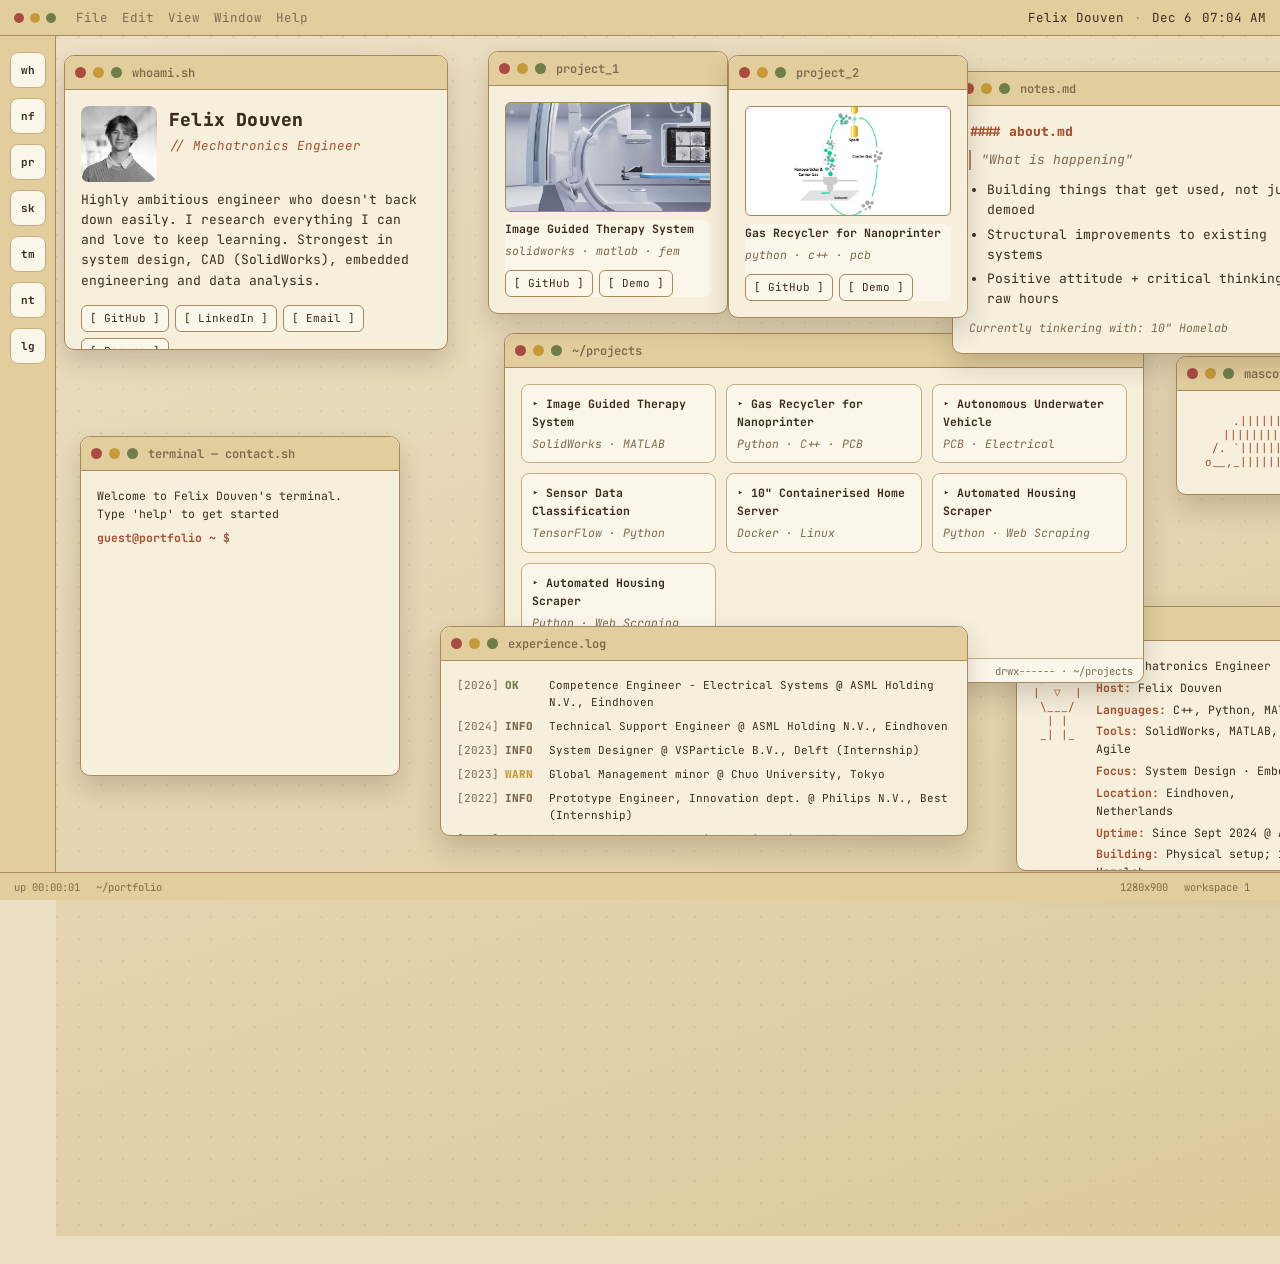
==== commit de6afb30: "New layout for windows" ====
--- a/index.html
+++ b/index.html
@@ -372,7 +372,7 @@
     </svg>
 
     <!-- ============ WHOAMI ============ -->
-    <div class="window" id="win-whoami" style="top:20px; left:1%; width:24%; height:295px;">
+    <div class="window" id="win-whoami" style="top:19px; left:0.5%; width:24%; height:295px;">
       <div class="win-titlebar">
         <div class="win-controls">
           <button class="win-btn close" aria-label="Close whoami.sh"></button>
@@ -396,7 +396,7 @@
     </div>
 
     <!-- ============ NEOFETCH ============ -->
-    <div class="window" id="win-neofetch" style="top:28px; left:66%; width:20%; height:265px;">
+    <div class="window" id="win-neofetch" style="top:570px; left:60%; width:20%; height:265px;">
       <div class="win-titlebar">
         <div class="win-controls">
           <button class="win-btn close" aria-label="Close neofetch"></button>
@@ -436,7 +436,7 @@
     </div>  
 
     <!-- ============ MASCOT WINDOW ============ -->
-    <div class="window win-autosize" id="win-mascot" style="top:110px; left:52%; width:170px; height:auto;">
+    <div class="window win-autosize" id="win-mascot" style="top:320px; left:70%; width:170px; height:auto;">
       <div class="win-titlebar">
         <div class="win-controls">
           <button class="win-btn close" aria-label="Close mascot"></button>
@@ -454,7 +454,7 @@
     </div>
 
     <!-- ============ SKILLS MONITOR ============ -->
-    <div class="window win-autosize" id="win-skills" style="top:356px; left:78%; width:15%; height:auto;">
+    <div class="window win-autosize" id="win-skills" style="top:405px; left:82.5%; width:15%; height:auto;">
       <div class="win-titlebar">
         <div class="win-controls">
           <button class="win-btn close" aria-label="Close skills.monitor"></button>
@@ -476,7 +476,7 @@
     </div>
 
     <!-- ============ PROJECTS ============ -->
-    <div class="window win-autosize" id="win-projects" style="top:316px; left:1%; width:40%; height:auto;">
+    <div class="window win-autosize" id="win-projects" style="top:297px; left:28%; width:40%; height:auto;">
       <div class="win-titlebar">
         <div class="win-controls">
           <button class="win-btn close" aria-label="Close projects"></button>
@@ -514,7 +514,7 @@
     </div>
 
     <!-- ============ TERMINAL ============ -->
-    <div class="window" id="win-terminal" style="top:528px; left:0%; width:26%; height:340px;">
+    <div class="window" id="win-terminal" style="top:400px; left:1.5%; width:20%; height:340px;">
       <div class="win-titlebar">
         <div class="win-controls">
           <button class="win-btn close" aria-label="Close terminal"></button>
@@ -533,7 +533,7 @@
     </div>
 
     <!-- ============ NOTES.MD ============ -->
-    <div class="window win-autosize" id="win-notes" style="top:51px; left:25%; width:24%; height:auto;">
+    <div class="window win-autosize" id="win-notes" style="top:35px; left:56%; width:24%; height:auto;">
       <div class="win-titlebar">
         <div class="win-controls">
           <button class="win-btn close" aria-label="Close notes.md"></button>
@@ -555,7 +555,7 @@
     </div>
 
     <!-- ============ EXPERIENCE LOG ============ -->
-    <div class="window" id="win-log" style="top:564px; left:27%; width:33%; height:210px;">
+    <div class="window" id="win-log" style="top:590px; left:24%; width:33%; height:210px;">
       <div class="win-titlebar">
         <div class="win-controls">
           <button class="win-btn close" aria-label="Close experience.log"></button>
@@ -576,7 +576,7 @@
 
     <!-- decorative polaroids, draggable, purely aesthetic -->
     <!-- ============ FEATURED PROJECT PHOTOS ============ -->
-    <div class="window" id="win-featured-1" style="top:374px; left:50%; width:240px;">
+    <div class="window" id="win-featured-1" style="top:15px; left:27%; width:240px;">
       <div class="win-titlebar">
         <div class="win-controls">
           <button class="win-btn close" aria-label="Close Project 1"></button>
@@ -603,7 +603,7 @@
       </div>
     </div>
 
-    <div class="window" id="win-featured-2" style="top:28px; left:51%; width:240px;">
+    <div class="window" id="win-featured-2" style="top:19px; left:42%; width:240px;">
       <div class="win-titlebar">
         <div class="win-controls">
           <button class="win-btn close" aria-label="Close Project 2"></button>
@@ -630,7 +630,7 @@
       </div>
     </div>
 
-    <div class="window" id="win-featured-3" style="top:296px; left:65%; width:240px;">
+    <div class="window" id="win-featured-3" style="top:126px; left:81%; width:240px;">
       <div class="win-titlebar">
         <div class="win-controls">
           <button class="win-btn close" aria-label="Close Project 3"></button>
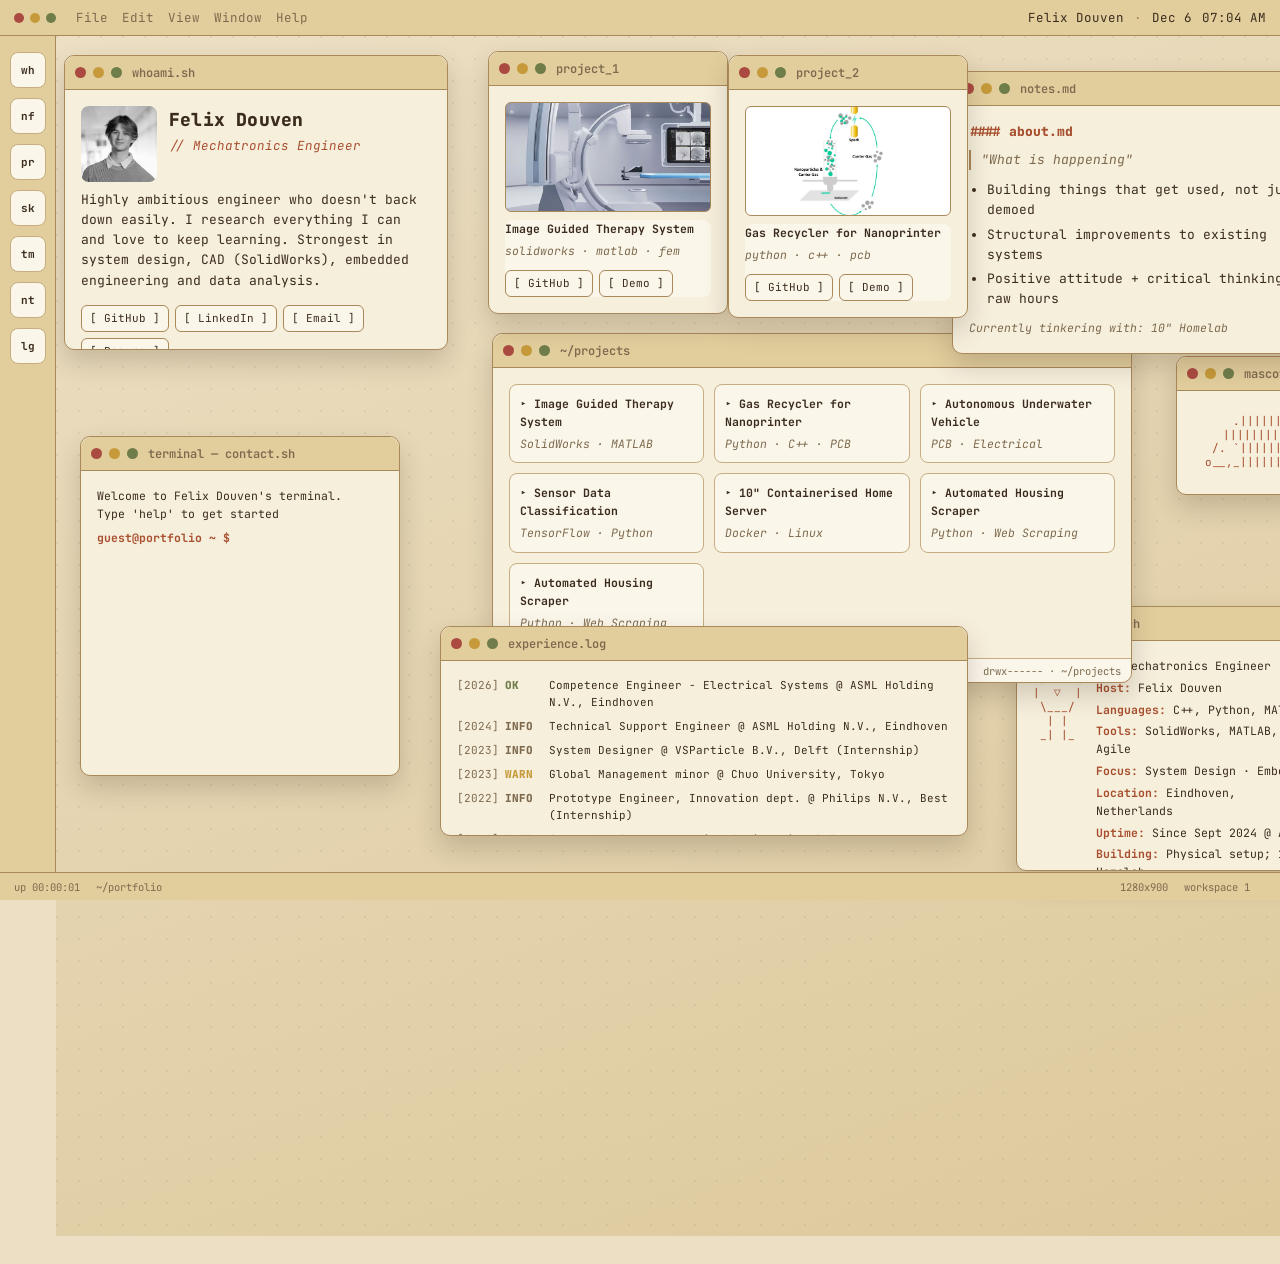
==== commit 272c1a4b: "Terminal user input gets lowered" ====
--- a/index.html
+++ b/index.html
@@ -4,7 +4,7 @@
 <meta charset="UTF-8">
 <meta name="viewport" content="width=device-width, initial-scale=1.0">
 <title>Felix Douven — Mechatronics Engineer</title>
-<meta name="description" content="Portfolio of Felix Douven, a mechatronics engineer. Robotics, embedded systems, PCB design, controls, and C++/Python projects.">
+<meta name="description" content=`Portfolio of ${CONFIG.personal.name}, a mechatronics engineer. Robotics, embedded systems, PCB design, controls, and C++/Python projects.`>
 
 <!--
   ============================================================
@@ -19,6 +19,7 @@
      open it directly in a browser.
   ============================================================
 -->
+  
 
 <link rel="preconnect" href="https://fonts.googleapis.com">
 <link rel="preconnect" href="https://fonts.gstatic.com" crossorigin>
@@ -123,6 +124,7 @@
      instead of shrinking — this stops window text from reflowing/growing taller and
      overlapping neighbours; the user gets a horizontal scrollbar on #desktop instead. */
   #desktop-canvas{ position:relative; min-height:100%; }
+
 
   /* decorative, non-interactive */
   .doodle{ position:absolute; pointer-events:none; opacity:.16; color:var(--ink); }
@@ -338,6 +340,24 @@
     </div>
   </div>
 
+  <!-- ============ RICKROLL (hidden until triggered) ============ -->
+  <div class="window" id="win-rickroll" style="display:none; top:200px; left:35%; width:400px; z-index:9999;">
+    <div class="win-titlebar">
+      <div class="win-controls">
+        <button class="win-btn close" aria-label="Close video.exe"></button>
+        <button class="win-btn min" aria-label="Minimize video.exe"></button>
+        <button class="win-btn max" aria-label="Maximize video.exe"></button>
+      </div>
+      <div class="win-title">video.exe — never_gonna.mp4</div>
+    </div>
+    <div class="win-body" style="padding:0;">
+      <div style="position:relative; padding-bottom:56.25%; height:0;">
+        <iframe id="rickroll-frame" style="position:absolute; top:0; left:0; width:100%; height:100%;"
+          src="" frameborder="0" allow="autoplay; encrypted-media" allowfullscreen></iframe>
+      </div>
+    </div>
+  </div>
+
   <!-- ============ DOCK ============ -->
   <div class="dock">
     <button class="dock-icon" data-target="win-whoami" title="whoami.sh">wh</button>
@@ -476,7 +496,7 @@
     </div>
 
     <!-- ============ PROJECTS ============ -->
-    <div class="window win-autosize" id="win-projects" style="top:297px; left:28%; width:40%; height:auto;">
+    <div class="window win-autosize" id="win-projects" style="top:297px; left:27.25%; width:40%; height:auto;">
       <div class="win-titlebar">
         <div class="win-controls">
           <button class="win-btn close" aria-label="Close projects"></button>
@@ -684,11 +704,38 @@
   </div>
 
 <script>
+
+/* ---------- EDIT THESE LINES TO UPDATE MULIPLE ITEMS AT ONCE ---------- */
+const CONFIG = {
+  personal: {
+    name: "Felix Douven",
+    role: "Mechatronics Engineer",
+    email: "felixdouven@planet.nl",
+    location: "Eindhoven, The Netherlands"
+  },
+  links: {
+    github: "https://github.com/Flexiis",
+    linkedin: "https://www.linkedin.com/in/felixdouven/",
+    resume: "cv/" // Update this if your resume path changes
+  },
+  status: {
+    currentlyBuilding: '10" Homelab'
+  }
+};
+
 document.addEventListener('DOMContentLoaded', () => {
-  /* ---------- EDIT THIS ONE LINE to update what you're currently building/tinkering with ---------- */
-  const CURRENTLY_BUILDING = "10\" Homelab";
-  document.getElementById('now-building').textContent = "Physical setup; " + CURRENTLY_BUILDING;
-  document.getElementById('now-tinkering').textContent =  CURRENTLY_BUILDING;
+  
+  /* ---------- AUTOMATIC DOM UPDATES ---------- */
+  // Updates the "Building:" section in neofetch
+  if (document.getElementById('now-building')) {
+    document.getElementById('now-building').textContent = "Physical setup; " + CONFIG.status.currentlyBuilding;
+  }
+  // Updates the "Currently tinkering with:" section in notes.md
+  if (document.getElementById('now-tinkering')) {
+    document.getElementById('now-tinkering').textContent = CONFIG.status.currentlyBuilding;
+  }
+
+  // ... the rest of your z-index and window drag code continues here ...
 
   /* ---------- z-index / focus ---------- */
   let zTop = 10;
@@ -866,17 +913,31 @@
     return str.replace(/[&<>]/g, c => ({ '&': '&amp;', '<': '&lt;', '>': '&gt;' }[c]));
   }
 
-  const commands = {
+const commands = {
     help: () => 'Available commands:\n  whoami     -- about me\n  projects   -- open ~/projects\n  skills     -- open skills.monitor\n  contact    -- get in touch\n  resume     -- open resume\n  ls         -- list windows\n  date       -- current date/time\n  clear      -- clear the screen\n  sudo hire-me',
-    whoami: () => 'Felix Douven -- Mechatronics Engineer\n// building things that move, sense, and (mostly) behave.',
+    whoami: () => `${CONFIG.personal.name} -- ${CONFIG.personal.role}\n// building things that move, sense, and (mostly) behave.`,
     projects: () => { const w = document.getElementById('win-projects'); w.style.display = 'flex'; bringToFront(w); return 'Opening ~/projects ...'; },
     skills: () => { const w = document.getElementById('win-skills'); w.style.display = 'flex'; bringToFront(w); return 'Opening skills.monitor ...'; },
-    contact: () => 'Email: felixdouven@planet.nl\nPhone: +31 (0) 6 23911755\nLocation: Eindhoven, The Netherlands\nLinkedIn: [add your link in the code]\nGitHub: [add your link in the code]',
-    resume: () => 'Opening resume.pdf ... (point this command at your real resume link in the code)',
+    contact: () => `Email: ${CONFIG.personal.email}\nLocation: ${CONFIG.personal.location}\nLinkedIn: <a href="${CONFIG.links.linkedin}" target="_blank">${CONFIG.links.linkedin}</a>\nGitHub: <a href="${CONFIG.links.github}" target="_blank">${CONFIG.links.github}</a>`,
+    resume: () => {
+      // Automatically opens the resume link in a new tab
+      window.open(CONFIG.links.resume, '_blank');
+      return `Opening ${CONFIG.links.resume} ...`;
+    },
     ls: () => Array.from(document.querySelectorAll('.window')).map(w => w.id.replace('win-', '')).join('  '),
     date: () => new Date().toString(),
     clear: () => { termOutput.innerHTML = ''; return null; },
-    'sudo hire-me': () => 'Permission granted. Felix Douven is open to opportunities.'
+    rick: () => {
+      const win = document.getElementById('win-rickroll');
+      const frame = document.getElementById('rickroll-frame');
+      frame.src = `https://www.youtube.com/embed/QDia3e12czc?autoplay=1`;
+      win.style.display = 'flex';
+      bringToFront(win);
+      makeDraggable(win, win.querySelector('.win-titlebar'));
+      return "You've been rick rolled.";
+    },
+    'sudo rm -rf': () => 'nice try',
+    'sudo hire-me': () => `Permission granted. ${CONFIG.personal.name} is open to opportunities.`
   };
 
   function printLine(html){
@@ -887,7 +948,7 @@
   }
 
   function runCommand(raw){
-    const cmd = raw.trim();
+    const cmd = raw.trim().toLowerCase();
     printLine(`<span class="prompt">guest@portfolio ~ $</span> ${escapeHtml(cmd)}`);
     let output;
     if (cmd === '') { output = null; }
@@ -903,7 +964,7 @@
   termInput.addEventListener('focus', scrollTermToBottom);
 
   /* typewriter welcome message */
-  const welcome = "Welcome to Felix Douven's terminal.\nType 'help' to get started.";
+  const welcome = `Welcome to ${CONFIG.personal.name}'s terminal.\nType 'help' to get started.`;
   let i = 0;
   const welcomeLine = document.createElement('div');
   termOutput.appendChild(welcomeLine);
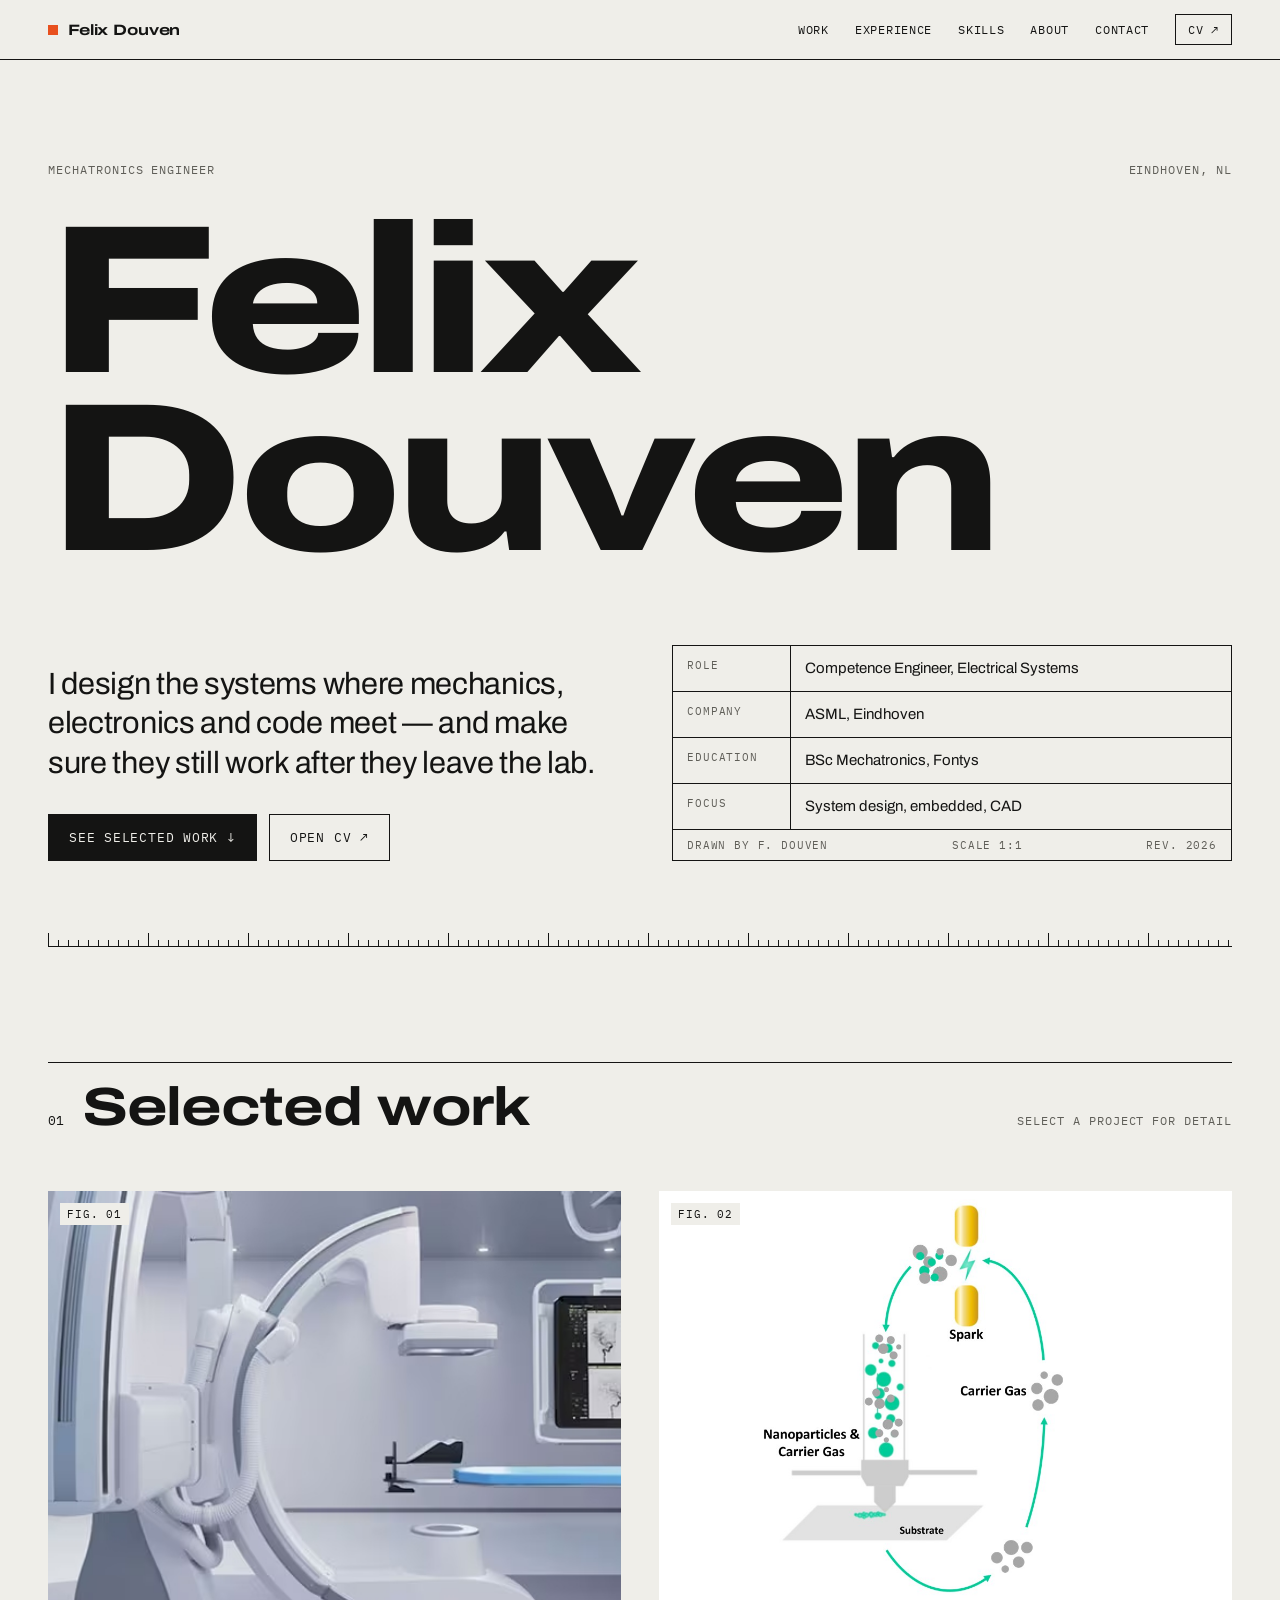
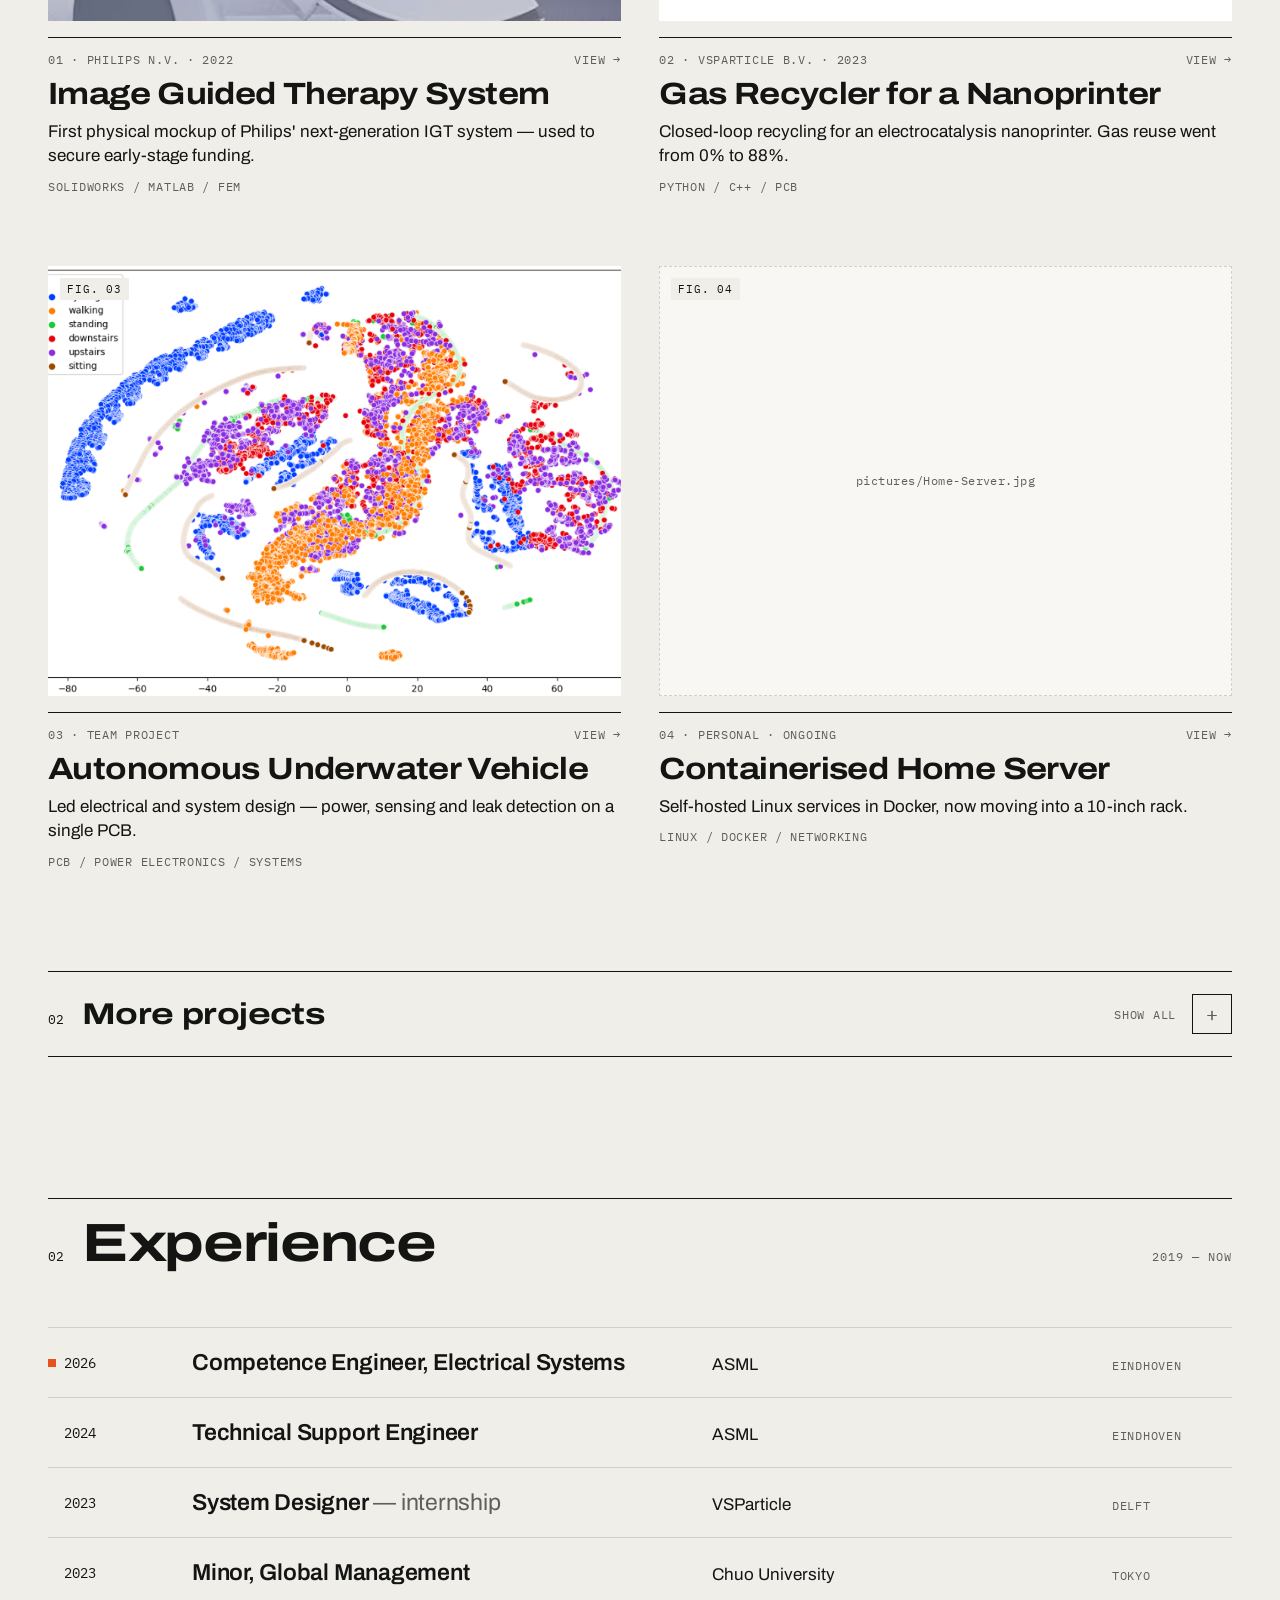
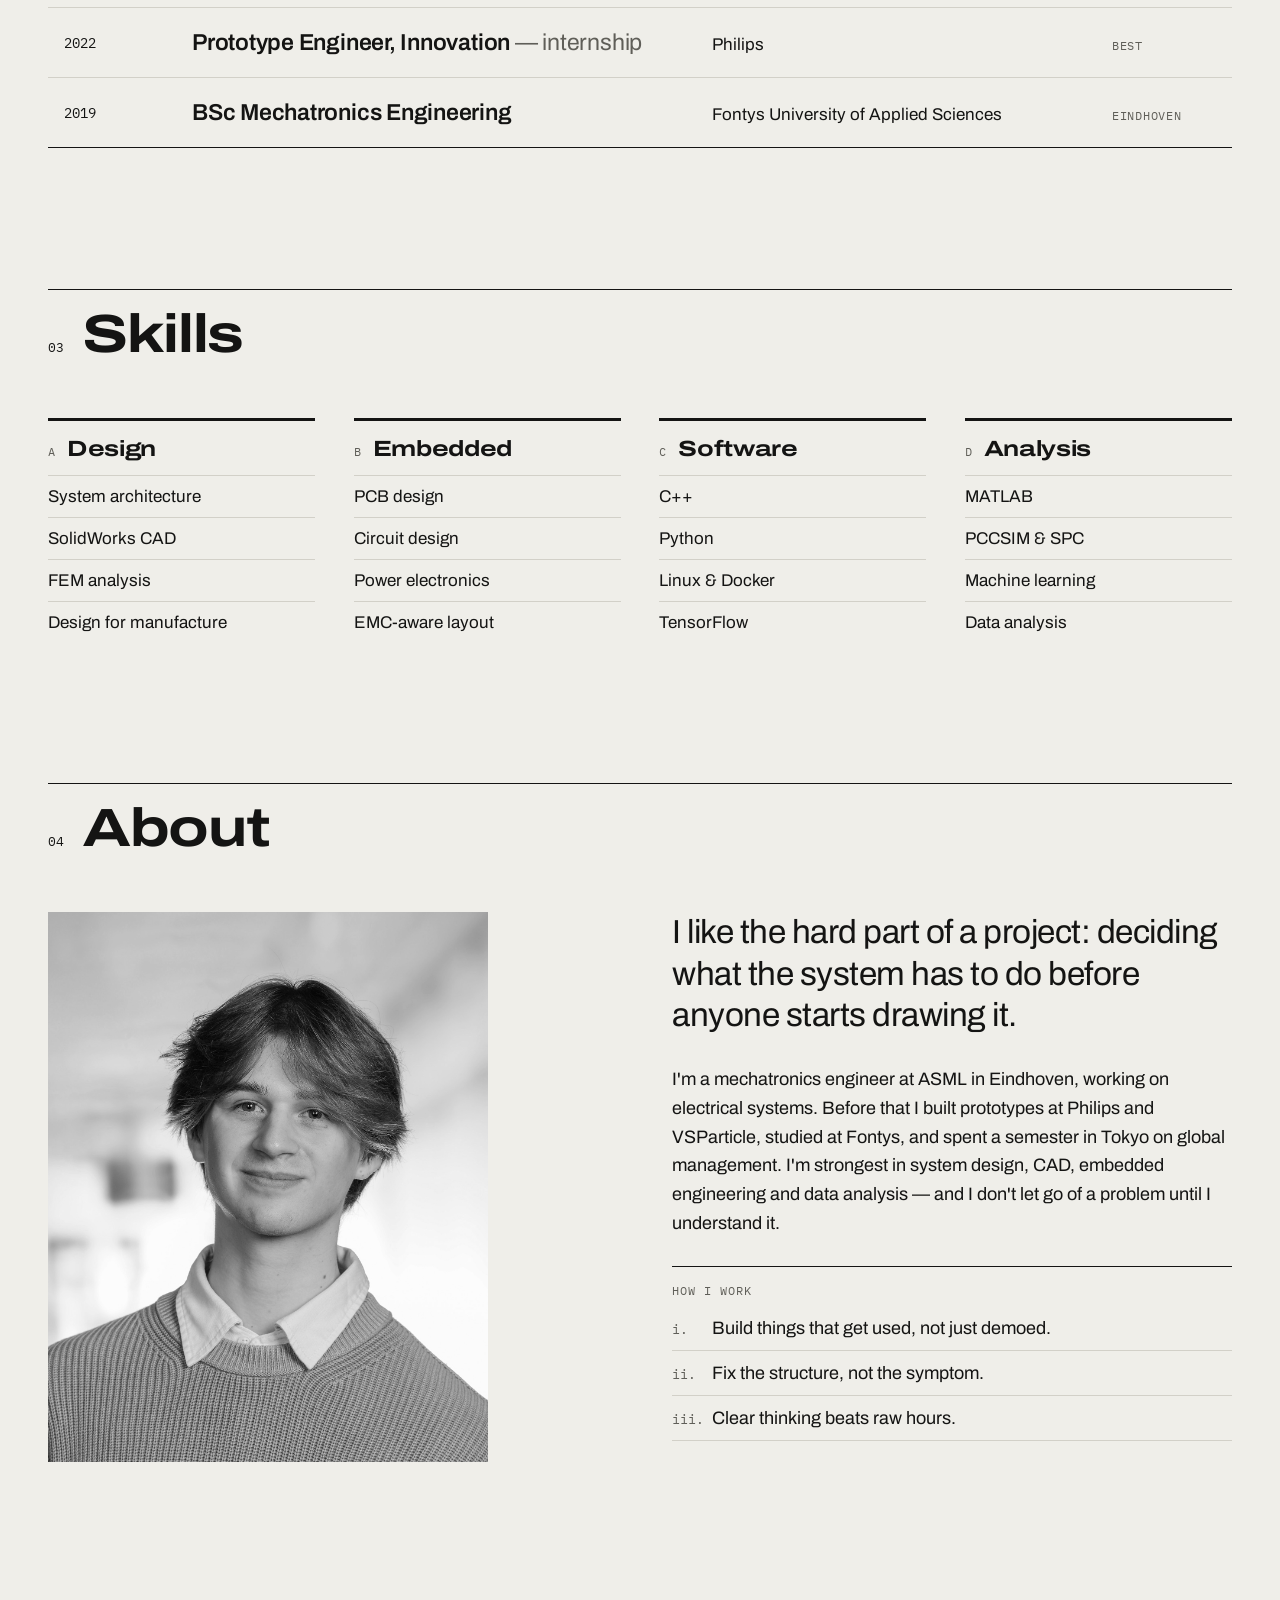
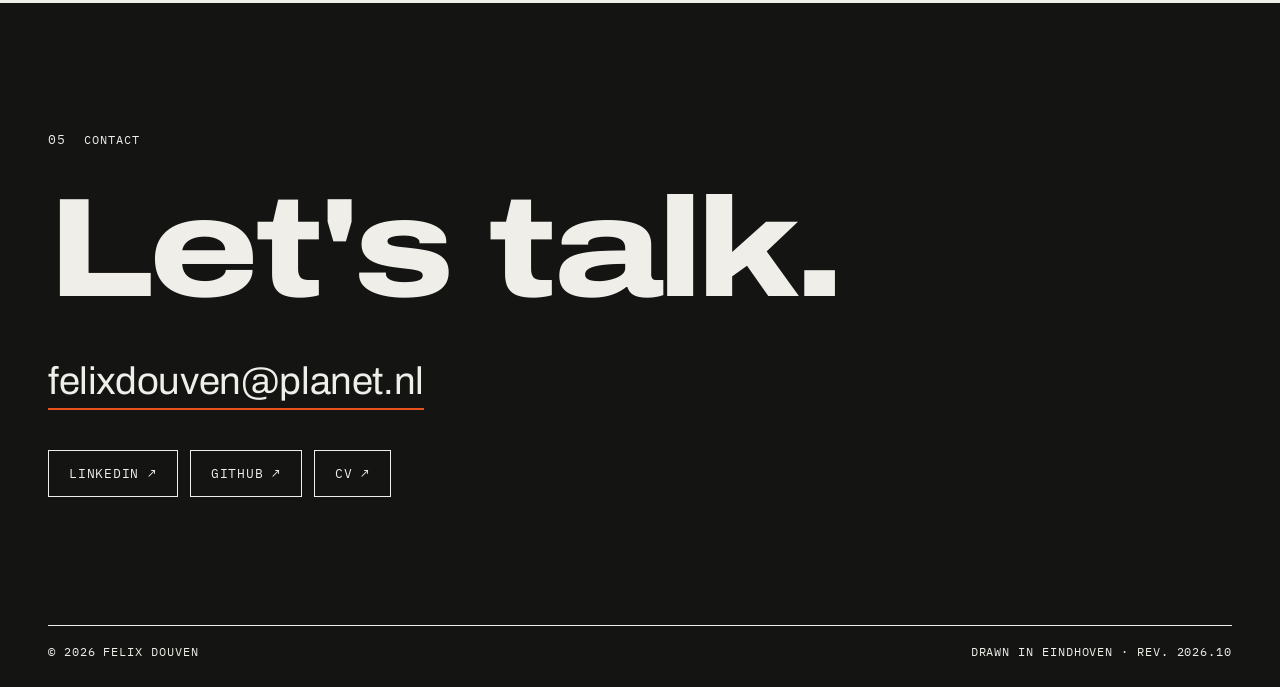
==== commit e71872a8: "New site" ====
--- a/index.html
+++ b/index.html
@@ -4,979 +4,579 @@
 <meta charset="UTF-8">
 <meta name="viewport" content="width=device-width, initial-scale=1.0">
 <title>Felix Douven — Mechatronics Engineer</title>
-<meta name="description" content=`Portfolio of ${CONFIG.personal.name}, a mechatronics engineer. Robotics, embedded systems, PCB design, controls, and C++/Python projects.`>
-
+<meta name="description" content="Portfolio of Felix Douven, mechatronics engineer in Eindhoven. System design, embedded electronics, CAD and data analysis.">
 <!--
-  ============================================================
-  HOW TO CUSTOMIZE THIS FILE
-  ============================================================
-  1. Search for text in [square brackets] — that's every placeholder.
-  2. Search for "IMAGE PLACEHOLDER" comments — swap those divs for <img> tags.
-  3. Project cards live in the "PROJECTS DATA" section below (~line with id="win-projects").
-     Each .project-card has data-title / data-tags / data-desc attributes used by the modal.
-  4. Colors are CSS variables at the top of <style> under :root — change the palette in one place.
-  5. Everything is one file, no build step. Rename to index.html and push to GitHub Pages, or
-     open it directly in a browser.
-  ============================================================
+  HOW TO EDIT
+  1. Projects: edit the PROJECTS list in the <script> at the bottom.
+     featured:true  → big card under "Selected work"
+     featured:false → row in the "More projects" list
+  2. Images live in /pictures next to this file (same paths as the old site).
+     A missing image shows its expected filename instead of a broken icon.
+  3. Colours: CSS variables under :root (--ac is the accent).
+  No build step — upload index.html + pictures/ (and cv/) to GitHub Pages.
 -->
-  
-
 <link rel="preconnect" href="https://fonts.googleapis.com">
 <link rel="preconnect" href="https://fonts.gstatic.com" crossorigin>
-<link href="https://fonts.googleapis.com/css2?family=JetBrains+Mono:ital,wght@0,400;0,500;0,600;0,700;0,800;1,400;1,500&display=swap" rel="stylesheet">
-
+<link href="https://fonts.googleapis.com/css2?family=Archivo:ital,wdth,wght@0,62..125,100..900;1,62..125,100..900&family=IBM+Plex+Mono:wght@400;500&display=swap" rel="stylesheet">
 <style>
-  /* ============ TOKENS ============ */
-  :root{
-    --desktop-bg-1:#ecdfc4;
-    --desktop-bg-2:#ddc99c;
-    --window-bg:#f6efdc;
-    --window-header:#e2ce9d;
-    --border:#a9885a;
-    --border-soft:#c7ad81;
-    --ink:#3b2c1e;
-    --ink-soft:#7d6a4e;
-    --rust:#c1623d;
-    --rust-dark:#a84f2f;
-    --olive:#6f7d4a;
-    --brick:#ab4a41;
-    --gold:#c69a3a;
-    --paper:#fbf6ea;
-
-    --menubar-h:36px;
-    --statusbar-h:28px;
-    --dock-w:56px;
-    --dock-mobile-h:44px;
-
-    --radius:10px;
-    --font-mono:'JetBrains Mono', 'Fira Code', ui-monospace, SFMono-Regular, Menlo, Consolas, monospace;
-  }
-
-  /* ============ RESET / BASE ============ */
-  *{ box-sizing:border-box; }
-  html,body{ margin:0; padding:0; }
-  body{
-    font-family:var(--font-mono);
-    color:var(--ink);
-    background:var(--desktop-bg-1);
-    overflow-x:hidden;
-    -webkit-font-smoothing:antialiased;
-  }
-  button{ font-family:inherit; cursor:pointer; }
-  a{ color:var(--rust-dark); text-decoration:none; }
-  a:hover{ text-decoration:underline; }
-  h1,h2,h3,h4,p,ul{ margin:0; }
-  :focus-visible{ outline:2px solid var(--rust); outline-offset:2px; }
-
-  /* thin warm scrollbars */
-  *{ scrollbar-width:thin; scrollbar-color:var(--border-soft) transparent; }
-  *::-webkit-scrollbar{ width:8px; height:8px; }
-  *::-webkit-scrollbar-thumb{ background:var(--border-soft); border-radius:4px; }
-
-  /* ============ TOP MENU BAR ============ */
-  .menubar{
-    position:fixed; top:0; left:0; right:0; height:var(--menubar-h);
-    background:var(--window-header);
-    border-bottom:1px solid var(--border);
-    display:flex; align-items:center; justify-content:space-between;
-    padding:0 14px; z-index:1000; font-size:12.5px;
-  }
-  .menubar-left{ display:flex; align-items:center; gap:14px; }
-  .menu-dots{ display:flex; gap:6px; margin-right:6px; }
-  .menu-dots span{ width:10px; height:10px; border-radius:50%; display:inline-block; }
-  .menu-dots span:nth-child(1){ background:var(--brick); }
-  .menu-dots span:nth-child(2){ background:var(--gold); }
-  .menu-dots span:nth-child(3){ background:var(--olive); }
-  .menu-item{ color:var(--ink-soft); }
-  .menubar-right{ display:flex; align-items:center; gap:10px; color:var(--ink); }
-  .menubar-right .divider{ color:var(--border); }
-
-  /* ============ DOCK ============ */
-  .dock{
-    position:fixed; top:var(--menubar-h); bottom:var(--statusbar-h); left:0; width:var(--dock-w);
-    background:var(--window-header); border-right:1px solid var(--border);
-    display:flex; flex-direction:column; align-items:center; gap:10px;
-    padding:16px 0; z-index:1000;
-  }
-  .dock-icon{
-    width:36px; height:36px; border-radius:8px;
-    background:var(--paper); border:1px solid var(--border-soft);
-    color:var(--ink); font-size:11px; font-weight:700;
-    display:flex; align-items:center; justify-content:center;
-    transition:transform .15s ease, background .15s ease, color .15s ease;
-  }
-  .dock-icon:hover{ background:var(--rust); color:var(--paper); transform:translateY(-2px); }
-
-  /* ============ DESKTOP ============ */
-  #desktop{
-    position:relative;
-    margin-top:var(--menubar-h);
-    margin-left:var(--dock-w);
-    margin-bottom:var(--statusbar-h);
-    min-height:1200px;
-    overflow:hidden;
-    background:
-      radial-gradient(circle at 1px 1px, rgba(59,44,30,0.07) 1px, transparent 0) 0 0/22px 22px,
-      linear-gradient(160deg, var(--desktop-bg-1), var(--desktop-bg-2));
-  }
-  /* desktop-canvas holds all windows. Above DESKTOP_MIN it just fills #desktop (fluid %).
-     Below DESKTOP_MIN (but above the mobile breakpoint) it's forced to a fixed min-width
-     instead of shrinking — this stops window text from reflowing/growing taller and
-     overlapping neighbours; the user gets a horizontal scrollbar on #desktop instead. */
-  #desktop-canvas{ position:relative; min-height:100%; }
-
-
-  /* decorative, non-interactive */
-  .doodle{ position:absolute; pointer-events:none; opacity:.16; color:var(--ink); }
-  .doodle-gear{ top:18px; right:24px; width:130px; height:130px; animation:spin 70s linear infinite; }
-  @keyframes spin{ from{ transform:rotate(0deg); } to{ transform:rotate(360deg); } }
-
-  .polaroid{
-    position:absolute; width:200px; background:var(--paper);
-    border:1px solid var(--border-soft); border-radius:6px;
-    padding:10px 10px 14px; box-shadow:0 10px 18px rgba(59,44,30,.18);
-    cursor:grab; user-select:none;
-  }
-  .polaroid-img{
-    width:100%; height:120px; border:1px dashed var(--border);
-    display:flex; align-items:center; justify-content:center;
-    color:var(--ink-soft); font-size:11px; background:rgba(255,255,255,.4);
-  }
-  .polaroid-cap{ margin-top:8px; font-size:11px; color:var(--ink-soft); font-style:italic; }
-
-  /* ============ WINDOW BASE ============ */
-  .window{
-    position:absolute; display:flex; flex-direction:column;
-    background:var(--window-bg); border:1px solid var(--border);
-    border-radius:var(--radius); box-shadow:0 12px 26px rgba(59,44,30,.20);
-  }
-  .window.active{ box-shadow:0 16px 34px rgba(59,44,30,.28); }
-  .window.minimized .win-body{ display:none; }
-  .window.maximized{
-    top:8px !important; left:8px !important;
-    width:calc(100% - 16px) !important; height:calc(100% - 16px) !important;
-  }
-
-  .win-titlebar{
-    display:flex; align-items:center; gap:10px;
-    height:34px; min-height:34px; padding:0 10px;
-    background:var(--window-header); border-bottom:1px solid var(--border);
-    border-radius:var(--radius) var(--radius) 0 0;
-    cursor:grab;
-  }
-  .win-controls{ display:flex; gap:7px; }
-  .win-btn{ width:11px; height:11px; border-radius:50%; border:none; padding:0; }
-  .win-btn.close{ background:var(--brick); }
-  .win-btn.min{ background:var(--gold); }
-  .win-btn.max{ background:var(--olive); }
-  .win-title{ font-size:12px; color:var(--ink-soft); font-weight:600; }
-
-  .win-body{ flex:1; min-height:0; overflow-y:auto; padding:16px; font-size:13px; line-height:1.55; }
-  .win-autosize{ height:auto !important; }
-  .win-autosize .win-body{ overflow:visible; flex:none; }
-  .win-footer{
-    height:24px; min-height:24px; display:flex; align-items:center; justify-content:space-between;
-    padding:0 10px; font-size:10.5px; color:var(--ink-soft);
-    border-top:1px solid var(--border-soft); background:var(--paper);
-    border-radius:0 0 var(--radius) var(--radius);
-  }
-
-  /* ============ WHOAMI ============ */
-  .avatar-box{
-    width:76px; height:76px; border:1.5px dashed var(--border);
-    border-radius:8px; display:flex; align-items:center; justify-content:center;
-    color:var(--ink-soft); font-size:10.5px; text-align:center; float:left;
-    margin:0 12px 8px 0; background:rgba(255,255,255,.35);
-  }
-  .who-name{ font-size:18px; font-weight:800; letter-spacing:.2px; }
-  .who-role{ color:var(--rust-dark); font-style:italic; font-size:12.5px; margin-top:2px; }
-  .who-bio{ margin-top:10px; clear:both; color:var(--ink); }
-  .pill-row{ display:flex; flex-wrap:wrap; gap:6px; margin-top:14px; }
-  .pill-link{
-    border:1px solid var(--border); border-radius:6px; padding:4px 8px;
-    font-size:11px; color:var(--ink); background:var(--paper);
-  }
-  .pill-link:hover{ background:var(--rust); color:var(--paper); border-color:var(--rust); text-decoration:none; }
-
-  /* ============ NEOFETCH ============ */
-  .fetch-wrap{ display:flex; gap:14px; }
-  .fetch-art{ font-size:11px; line-height:1.3; color:var(--rust-dark); white-space:pre; flex-shrink:0; }
-  .fetch-rows div{ font-size:11.5px; margin-bottom:4px; }
-  .fetch-rows b{ color:var(--rust-dark); }
-  .swatches{ display:flex; gap:4px; margin-top:10px; }
-  .swatches span{ width:16px; height:12px; border-radius:2px; display:inline-block; }
-
-  /* ============ SKILLS MONITOR ============ */
-  .skill-row{ margin-bottom:11px; }
-  .skill-label{ display:flex; justify-content:space-between; font-size:11.5px; margin-bottom:4px; }
-  .skill-track{ height:8px; border-radius:4px; background:rgba(59,44,30,.12); overflow:hidden; }
-  .skill-fill{ height:100%; width:0%; border-radius:4px; transition:width 1.1s ease; }
-
-  /* ============ PROJECTS ============ */
-  .proj-grid{ display:grid; grid-template-columns:repeat(auto-fill, minmax(150px,1fr)); gap:10px; }
-  .project-card{
-    border:1px solid var(--border-soft); border-radius:8px; background:var(--paper);
-    padding:10px; font-size:11.5px; transition:transform .15s ease, box-shadow .15s ease, border-color .15s ease;
-  }
-  .project-card:hover{ transform:translateY(-3px); box-shadow:0 8px 16px rgba(59,44,30,.18); border-color:var(--rust); cursor:pointer; }
-  .project-card .pc-title{ font-weight:700; margin-bottom:4px; }
-  .project-card .pc-tags{ color:var(--ink-soft); font-style:italic; }
-
-  /* ============ MODAL ============ */
-  .modal-overlay{
-    position:fixed; inset:0; background:rgba(59,44,30,.45);
-    display:none; align-items:center; justify-content:center; z-index:2000; padding:20px;
-  }
-  .modal-box{
-    position:relative; width:min(460px,100%); max-height:80vh; overflow-y:auto;
-    background:var(--window-bg); border:1px solid var(--border); border-radius:var(--radius);
-    padding:22px; box-shadow:0 20px 40px rgba(0,0,0,.3);
-  }
-  .modal-close{
-    position:absolute; top:10px; right:10px; width:26px; height:26px; border-radius:50%;
-    border:1px solid var(--border-soft); background:var(--paper); color:var(--ink);
-  }
-  .modal-close:hover{ background:var(--brick); color:var(--paper); }
-  .modal-box h3{ font-size:16px; margin-bottom:4px; padding-right:26px; }
-  .modal-tags{ font-size:11.5px; color:var(--ink-soft); font-style:italic; margin-bottom:12px; }
-  .modal-image{
-    width:100%; height:150px; border:1px dashed var(--border); border-radius:6px;
-    display:flex; align-items:center; justify-content:center; color:var(--ink-soft);
-    font-size:11.5px; margin-bottom:12px; background:rgba(255,255,255,.4);
-  }
-  .modal-box p{ font-size:12.5px; line-height:1.6; }
-  .modal-links{ display:flex; gap:8px; margin-top:14px; }
-
-  /* ============ TERMINAL ============ */
-  .term-output{ font-size:11.5px; }
-  .term-output div{ margin-bottom:6px; white-space:pre-wrap; word-break:break-word; }
-  .term-output .prompt{ color:var(--rust-dark); font-weight:700; }
-  .term-line-output{ color:var(--ink); }
-  .term-inputrow{ display:flex; align-items:center; gap:6px; margin-top:6px; }
-  .term-prompt-live{ color:var(--rust-dark); font-weight:700; font-size:11.5px; white-space:nowrap; }
-  .term-input{
-    flex:1; border:none; background:transparent; font-family:inherit; font-size:11.5px;
-    color:var(--ink); outline:none;
-  }
-
-  /* ============ NOTES.MD ============ */
-  .md-h4{ color:var(--rust-dark); font-weight:800; font-size:13px; margin-bottom:8px; }
-  .md-quote{ border-left:2px solid var(--border); padding-left:10px; color:var(--ink-soft); font-style:italic; margin-bottom:10px; }
-  .md-list{ margin:0 0 10px 0; padding-left:18px; }
-  .md-list li{ margin-bottom:4px; }
-  .md-italic{ color:var(--ink-soft); font-style:italic; font-size:11.5px; }
-
-  /* ============ LOG ============ */
-  .log-line{ font-size:11px; margin-bottom:7px; display:flex; gap:6px; }
-  .log-time{ color:var(--ink-soft); flex-shrink:0; }
-  .log-lvl{ font-weight:800; flex-shrink:0; width:38px; }
-  .log-lvl.info{ color:var(--ink-soft); }
-  .log-lvl.warn{ color:var(--gold); }
-  .log-lvl.ok{ color:var(--olive); }
-
-  /* ============ STATUS BAR ============ */
-  .statusbar{
-    position:fixed; left:0; right:0; bottom:0; height:var(--statusbar-h);
-    background:var(--window-header); border-top:1px solid var(--border);
-    display:flex; align-items:center; justify-content:space-between;
-    padding:0 14px; font-size:10.5px; color:var(--ink-soft); z-index:1000;
-  }
-  .statusbar span{ margin-right:16px; }
-
-  /* ============ RESPONSIVE ============ */
-  /* "Tablet zone": too narrow for the fluid % layout to stay readable, but not yet
-     mobile-stacked. Lock the canvas to its design width so windows can't reflow/grow
-     into each other — scroll horizontally instead. */
-  @media (min-width: 881px) and (max-width: 1650px){
-    #desktop{ overflow-x:auto; overflow-y:hidden; }
-    #desktop-canvas{ width:1600px; min-width:1600px; }
-  }
-
-  @media (max-width: 880px){
-    .dock{
-      top:var(--menubar-h); left:0; right:0; bottom:auto; width:100%; height:var(--dock-mobile-h);
-      flex-direction:row; overflow-x:auto; padding:8px 10px; justify-content:flex-start;
-      border-right:none; border-bottom:1px solid var(--border);
-    }
-    .dock-icon{ flex-shrink:0; }
-    #desktop{
-      margin-left:0; margin-top:calc(var(--menubar-h) + var(--dock-mobile-h));
-      min-height:auto; padding:16px; overflow:visible;
-    }
-    .window{
-      position:static !important; width:100% !important; height:auto !important;
-      max-width:520px; margin:0 auto 20px; top:auto !important; left:auto !important;
-    }
-    .window .win-body{ max-height:none; overflow-y:visible; }
-    .doodle, .polaroid{ display:none; }
-    .menu-item{ display:none; }
-  }
-
-  @media (prefers-reduced-motion: reduce){
-    *, *::before, *::after{
-      animation-duration:.001ms !important; animation-iteration-count:1 !important;
-      transition-duration:.001ms !important;
-    }
-  }
+:root{
+  --bg:#EFEEE9; --sf:#F8F7F3; --fg:#141413; --mu:#5F5E58; --ln:#D2D0C8; --ac:#E8501E;
+  --sans:'Archivo',system-ui,sans-serif; --mono:'IBM Plex Mono',ui-monospace,monospace;
+  --pad:clamp(20px,4vw,48px); --ease:cubic-bezier(.2,.8,.2,1);
+}
+*{box-sizing:border-box}
+html{scroll-behavior:smooth}
+body{margin:0;background:var(--bg);color:var(--fg);font-family:var(--sans);-webkit-font-smoothing:antialiased}
+body.panel-open{overflow:hidden}
+a{color:inherit;text-decoration:none}
+a:hover{color:var(--ac)}
+::selection{background:var(--ac);color:#fff}
+button{font:inherit;color:inherit;background:none;border:0;padding:0;cursor:pointer;text-align:inherit}
+img{display:block;max-width:100%}
+:focus-visible{outline:2px solid var(--ac);outline-offset:3px}
+.wrap{max-width:1320px;margin:0 auto;padding-left:var(--pad);padding-right:var(--pad)}
+.mono{font-family:var(--mono);text-transform:uppercase;letter-spacing:.06em}
+.mu{color:var(--mu)}
+.sq{width:10px;height:10px;background:var(--ac);display:block;flex:none}
+
+/* header */
+.site-header{position:sticky;top:0;z-index:20;background:var(--bg);border-bottom:1px solid var(--fg)}
+.site-header .wrap{padding-top:14px;padding-bottom:14px;display:flex;flex-wrap:wrap;align-items:center;justify-content:space-between;gap:10px 32px}
+.brand{display:flex;align-items:center;gap:10px;font-weight:700;font-stretch:125%;font-size:15px;letter-spacing:-.01em}
+.nav{display:flex;flex-wrap:wrap;align-items:center;gap:8px 26px;font-size:12px}
+
+/* buttons */
+.btn{display:inline-block;padding:14px 20px;border:1px solid var(--fg);font-family:var(--mono);font-size:13px;text-transform:uppercase;letter-spacing:.06em}
+.btn:hover{background:var(--fg);color:var(--bg)}
+.btn--solid{background:var(--fg);color:var(--bg)}
+.btn--solid:hover{background:var(--ac);border-color:var(--ac);color:#fff}
+.btn--sm{padding:7px 12px;font-size:12px}
+.row{display:flex;flex-wrap:wrap;gap:12px}
+
+/* hero */
+.hero{padding-top:clamp(48px,8vw,112px)}
+.hero-top{display:flex;flex-wrap:wrap;justify-content:space-between;gap:8px 24px;font-size:12px;letter-spacing:.08em;margin-bottom:clamp(20px,3vw,36px)}
+.hero h1{margin:0;font-weight:800;font-stretch:125%;font-size:clamp(64px,16.5vw,236px);line-height:.84;letter-spacing:-.035em}
+.hero h1 span{display:block}
+.hero-grid{display:grid;grid-template-columns:repeat(auto-fit,minmax(min(100%,400px),1fr));gap:clamp(36px,5vw,80px);align-items:end;margin-top:clamp(40px,6vw,80px);padding-bottom:clamp(40px,6vw,72px)}
+.lede{margin:0 0 32px;font-size:clamp(22px,2.4vw,32px);line-height:1.28;letter-spacing:-.01em;max-width:24em;text-wrap:pretty}
+.tblock{margin:0;border:1px solid var(--fg);font-size:15px;line-height:1.4}
+.tblock > div{display:grid;grid-template-columns:118px minmax(0,1fr)}
+.tblock > div + div{border-top:1px solid var(--fg)}
+.tblock dt{padding:12px 14px;border-right:1px solid var(--fg);font-size:11px;letter-spacing:.08em}
+.tblock dd{margin:0;padding:12px 14px}
+.tblock-foot{display:flex;flex-wrap:wrap;justify-content:space-between;gap:4px 16px;padding:8px 14px;border:1px solid var(--fg);border-top:0;font-size:10.5px;letter-spacing:.08em}
+.ruler{height:14px;border-bottom:1px solid var(--fg);background-image:repeating-linear-gradient(to right,var(--fg) 0 1px,transparent 1px 100px),repeating-linear-gradient(to right,var(--fg) 0 1px,transparent 1px 10px);background-size:100% 14px,100% 6px;background-repeat:no-repeat;background-position:0 100%,0 100%}
+
+/* sections */
+.section{scroll-margin-top:72px;padding-top:clamp(80px,11vw,160px)}
+#work{padding-top:clamp(64px,9vw,128px)}
+#about{padding-bottom:clamp(80px,11vw,160px)}
+.shead{display:flex;flex-wrap:wrap;align-items:baseline;justify-content:space-between;gap:12px 32px;border-top:1px solid var(--fg);padding-top:18px;margin-bottom:clamp(32px,5vw,56px)}
+.shead-l{display:flex;align-items:baseline;gap:18px}
+.num{font-family:var(--mono);font-size:13px}
+.shead h2{margin:0;font-weight:700;font-stretch:125%;font-size:clamp(30px,4.2vw,56px);letter-spacing:-.025em;line-height:1}
+.shead-r{font-size:12px;letter-spacing:.08em}
+
+/* figures */
+.fig{position:relative;margin:0;aspect-ratio:4/3;background:var(--sf);overflow:hidden}
+.fig img{position:absolute;inset:0;width:100%;height:100%;object-fit:cover;transition:transform .7s var(--ease)}
+.fig-tag{position:absolute;top:12px;left:12px;z-index:1;background:var(--bg);color:var(--fg);padding:4px 7px;font-family:var(--mono);font-size:10.5px;letter-spacing:.08em}
+.fig.is-empty img{display:none}
+.fig.is-empty::after{content:attr(data-ph);position:absolute;inset:0;display:flex;align-items:center;justify-content:center;padding:24px;text-align:center;border:1px dashed var(--ln);font-family:var(--mono);font-size:12px;letter-spacing:.04em;color:var(--mu);word-break:break-all}
+
+/* featured cards */
+.work-grid{display:grid;grid-template-columns:repeat(auto-fit,minmax(min(100%,460px),1fr));gap:clamp(48px,6vw,72px) clamp(24px,3vw,40px)}
+.card{display:flex;flex-direction:column;gap:16px}
+.card:hover{color:inherit}
+.card:hover .fig img{transform:scale(1.025)}
+.card:hover .card-title,.card:hover .card-go{color:var(--ac)}
+.card-body{display:flex;flex-direction:column;gap:10px;border-top:1px solid var(--fg);padding-top:14px}
+.card-meta{display:flex;justify-content:space-between;gap:16px;font-size:12px}
+.card-title{font-weight:700;font-stretch:115%;font-size:clamp(24px,2.4vw,32px);line-height:1.08;letter-spacing:-.02em;transition:color .2s}
+.card-sum{font-size:17px;line-height:1.45;max-width:34em;text-wrap:pretty}
+.card-tags{font-size:12px}
+
+/* more projects */
+.more{margin-top:clamp(64px,8vw,104px);border-top:1px solid var(--fg);border-bottom:1px solid var(--fg)}
+.more-toggle{width:100%;display:flex;align-items:center;justify-content:space-between;gap:16px;padding:22px 0}
+.more-toggle-l{display:flex;align-items:baseline;gap:18px}
+.more-toggle h3{margin:0;font-weight:700;font-stretch:125%;font-size:clamp(22px,2.4vw,30px);letter-spacing:-.02em;transition:color .2s}
+.more-toggle:hover h3{color:var(--ac)}
+.more-toggle-r{display:flex;align-items:center;gap:16px;font-size:12px}
+.more-sign{width:40px;height:40px;border:1px solid var(--fg);display:flex;align-items:center;justify-content:center;font-family:var(--mono);font-size:20px;transition:transform .35s var(--ease),background .2s,color .2s}
+.more-toggle:hover .more-sign{background:var(--fg);color:var(--bg)}
+.more.is-open .more-sign{transform:rotate(45deg)}
+.more-panel{display:grid;grid-template-rows:0fr;transition:grid-template-rows .5s var(--ease)}
+.more.is-open .more-panel{grid-template-rows:1fr}
+.more-inner{overflow:hidden;min-height:0}
+.reg{list-style:none;margin:0;padding:0}
+.reg-row{display:grid;grid-template-columns:56px minmax(0,1.5fr) minmax(0,1fr) 72px;gap:8px 24px;align-items:baseline;padding:22px 0;border-top:1px solid var(--ln)}
+.reg-row:hover{color:inherit}
+.reg-row:hover .reg-title,.reg-row:hover .reg-go{color:var(--ac)}
+.reg-title{display:block;font-size:clamp(19px,1.8vw,24px);font-weight:600;letter-spacing:-.01em;transition:color .2s}
+.reg-sum{display:block;margin-top:6px;font-size:16px;line-height:1.45;color:var(--mu);text-wrap:pretty}
+.reg-tags{font-size:12px}
+.reg-go{font-size:12px;text-align:right}
+.more-foot{display:flex;flex-wrap:wrap;justify-content:space-between;gap:12px 24px;padding:20px 0 24px;border-top:1px solid var(--ln);font-size:12px;letter-spacing:.06em}
+@media (max-width:760px){
+  .reg-row{grid-template-columns:40px minmax(0,1fr)}
+  .reg-tags,.reg-go{grid-column:2;text-align:left}
+  .more-toggle-r .label{display:none}
+}
+
+/* experience */
+.xp{border-bottom:1px solid var(--fg)}
+.xp-row{display:grid;grid-template-columns:clamp(64px,10vw,140px) minmax(0,1fr);gap:16px;padding:22px 0;border-top:1px solid var(--ln)}
+.xp-yr{display:flex;align-items:center;gap:8px;align-self:start;font-family:var(--mono);font-size:14px;padding-top:4px;padding-left:16px}
+.xp-yr--now{padding-left:0}
+.xp-yr--now .sq{width:8px;height:8px}
+.xp-main{display:flex;flex-wrap:wrap;align-items:baseline;gap:6px 32px}
+.xp-role{flex:1 1 340px;font-size:clamp(19px,1.8vw,24px);font-weight:600;letter-spacing:-.01em}
+.xp-role em{font-style:normal;font-weight:400;color:var(--mu)}
+.xp-org{flex:1 1 220px;font-size:17px}
+.xp-loc{flex:0 0 120px;font-size:12px}
+
+/* skills */
+.skills{display:grid;grid-template-columns:repeat(auto-fit,minmax(min(100%,240px),1fr));gap:40px clamp(24px,3vw,40px)}
+.sk{border-top:3px solid var(--fg)}
+.sk-h{display:flex;align-items:baseline;gap:12px;padding:16px 0 14px}
+.sk-h span{font-family:var(--mono);font-size:12px;color:var(--mu)}
+.sk-h h3{margin:0;font-weight:700;font-stretch:125%;font-size:22px;letter-spacing:-.015em}
+.sk ul{list-style:none;margin:0;padding:0;font-size:17px}
+.sk li{padding:11px 0;border-top:1px solid var(--ln)}
+
+/* about */
+.about{display:grid;grid-template-columns:repeat(auto-fit,minmax(min(100%,320px),1fr));gap:clamp(36px,5vw,80px);align-items:start}
+.about .fig{aspect-ratio:4/5;max-width:440px;width:100%}
+.about-copy{display:flex;flex-direction:column;gap:28px;max-width:640px}
+.about-lede{margin:0;font-size:clamp(24px,2.6vw,34px);line-height:1.25;letter-spacing:-.015em;text-wrap:pretty}
+.about-body{margin:0;font-size:18px;line-height:1.6;text-wrap:pretty}
+.principles{border-top:1px solid var(--fg);padding-top:16px}
+.principles > span{display:block;font-size:12px;letter-spacing:.08em;margin-bottom:8px}
+.principles ol{list-style:none;margin:0;padding:0}
+.principles li{display:grid;grid-template-columns:40px minmax(0,1fr);padding:12px 0;border-bottom:1px solid var(--ln);font-size:18px}
+.principles li span{font-family:var(--mono);font-size:13px;padding-top:3px;color:var(--mu)}
+
+/* contact */
+.contact{scroll-margin-top:72px;background:var(--fg);color:var(--bg)}
+.contact .wrap{padding-top:clamp(72px,10vw,140px);padding-bottom:28px}
+.contact-k{display:flex;align-items:baseline;gap:18px;margin-bottom:clamp(24px,4vw,40px);font-size:12px;letter-spacing:.08em}
+.contact h2{margin:0;font-weight:800;font-stretch:125%;font-size:clamp(52px,11vw,168px);line-height:.88;letter-spacing:-.035em}
+.contact-mail{display:inline-block;margin-top:clamp(28px,4vw,48px);font-size:clamp(22px,3vw,40px);letter-spacing:-.01em;border-bottom:2px solid var(--ac);padding-bottom:6px;word-break:break-all}
+.contact .row{margin-top:40px}
+.contact .btn{border-color:var(--bg)}
+.contact .btn:hover{background:var(--bg);color:var(--fg)}
+.contact-foot{display:flex;flex-wrap:wrap;justify-content:space-between;gap:8px 24px;margin-top:clamp(72px,10vw,140px);padding-top:18px;border-top:1px solid var(--bg);font-size:11.5px;letter-spacing:.08em}
+
+/* project panel */
+.scrim{position:fixed;inset:0;z-index:50;background:rgba(10,10,9,.5);opacity:0;pointer-events:none;transition:opacity .35s ease}
+.panel{position:fixed;top:0;right:0;bottom:0;z-index:60;width:min(700px,100vw);background:var(--bg);color:var(--fg);border-left:1px solid var(--fg);overflow-y:auto;overscroll-behavior:contain;transform:translateX(101%);visibility:hidden;transition:transform .5s var(--ease),visibility 0s .5s}
+body.panel-open .scrim{opacity:1;pointer-events:auto}
+body.panel-open .panel{transform:none;visibility:visible;transition:transform .5s var(--ease),visibility 0s}
+.pbar{position:sticky;top:0;z-index:2;background:var(--bg);border-bottom:1px solid var(--fg);display:flex;align-items:center;justify-content:space-between;gap:12px;height:56px;padding-left:clamp(20px,4vw,40px);font-size:12px}
+.pbar-btns{display:flex;height:100%}
+.pbtn{width:56px;display:flex;align-items:center;justify-content:center;border-left:1px solid var(--fg);font-size:16px}
+.pbtn:hover{background:var(--fg);color:var(--bg)}
+.pclose{display:flex;align-items:center;padding:0 20px;border-left:1px solid var(--fg);font-size:12px}
+.pclose:hover{background:var(--ac);color:#fff}
+.pbody{padding:clamp(28px,5vw,48px) clamp(20px,4vw,40px) 64px;display:flex;flex-direction:column;gap:28px}
+.p-meta{display:block;font-size:12px;margin-bottom:14px}
+.pbody h2{margin:0;font-weight:800;font-stretch:125%;font-size:clamp(32px,5vw,52px);line-height:.95;letter-spacing:-.03em}
+.pbody .fig{aspect-ratio:16/10}
+.stats{display:grid;grid-template-columns:repeat(auto-fit,minmax(200px,1fr));gap:24px}
+.stat{border-top:3px solid var(--ac);padding-top:12px}
+.stat b{display:block;font-weight:800;font-stretch:125%;font-size:clamp(40px,6vw,64px);line-height:1;letter-spacing:-.03em}
+.stat span{display:block;margin-top:8px;font-size:16px;color:var(--mu)}
+.facts{display:grid;grid-template-columns:repeat(auto-fit,minmax(180px,1fr));gap:1px;background:var(--fg);border:1px solid var(--fg)}
+.fact{background:var(--bg);padding:12px 14px;display:flex;flex-direction:column;gap:4px;font-size:16px}
+.fact span{font-family:var(--mono);font-size:11px;text-transform:uppercase;letter-spacing:.08em;color:var(--mu)}
+.prow{display:grid;grid-template-columns:110px minmax(0,1fr);gap:8px 20px;border-top:1px solid var(--ln);padding-top:16px}
+.prow > span{font-size:12px;padding-top:4px}
+.prow p{margin:0;font-size:17px;line-height:1.6;text-wrap:pretty}
+@media (max-width:520px){.prow{grid-template-columns:1fr}}
+
+@media (prefers-reduced-motion:reduce){
+  html{scroll-behavior:auto}
+  *,*::before,*::after{transition-duration:.001ms!important}
+}
 </style>
 </head>
 <body>
 
-  <!-- ============ TOP MENU BAR ============ -->
-  <div class="menubar">
-    <div class="menubar-left">
-      <div class="menu-dots"><span></span><span></span><span></span></div>
-      <span class="menu-item">File</span>
-      <span class="menu-item">Edit</span>
-      <span class="menu-item">View</span>
-      <span class="menu-item">Window</span>
-      <span class="menu-item">Help</span>
-    </div>
-    <div class="menubar-right">
-      <span>Felix Douven</span>
-      <span class="divider">·</span>
-      <span id="menu-date">—</span>
-      <span id="menu-clock">--:--</span>
-    </div>
+<header class="site-header">
+  <div class="wrap">
+    <a class="brand" href="#top"><span class="sq"></span><span>Felix Douven</span></a>
+    <nav class="nav mono" aria-label="Main">
+      <a href="#work">Work</a>
+      <a href="#experience">Experience</a>
+      <a href="#skills">Skills</a>
+      <a href="#about">About</a>
+      <a href="#contact">Contact</a>
+      <a class="btn btn--sm" href="cv/">CV ↗</a>
+    </nav>
   </div>
-
-  <!-- ============ RICKROLL (hidden until triggered) ============ -->
-  <div class="window" id="win-rickroll" style="display:none; top:200px; left:35%; width:400px; z-index:9999;">
-    <div class="win-titlebar">
-      <div class="win-controls">
-        <button class="win-btn close" aria-label="Close video.exe"></button>
-        <button class="win-btn min" aria-label="Minimize video.exe"></button>
-        <button class="win-btn max" aria-label="Maximize video.exe"></button>
-      </div>
-      <div class="win-title">video.exe — never_gonna.mp4</div>
-    </div>
-    <div class="win-body" style="padding:0;">
-      <div style="position:relative; padding-bottom:56.25%; height:0;">
-        <iframe id="rickroll-frame" style="position:absolute; top:0; left:0; width:100%; height:100%;"
-          src="" frameborder="0" allow="autoplay; encrypted-media" allowfullscreen></iframe>
-      </div>
-    </div>
-  </div>
-
-  <!-- ============ DOCK ============ -->
-  <div class="dock">
-    <button class="dock-icon" data-target="win-whoami" title="whoami.sh">wh</button>
-    <button class="dock-icon" data-target="win-neofetch" title="neofetch">nf</button>
-    <button class="dock-icon" data-target="win-projects" title="~/projects">pr</button>
-    <button class="dock-icon" data-target="win-skills" title="skills.monitor">sk</button>
-    <button class="dock-icon" data-target="win-terminal" title="terminal">tm</button>
-    <button class="dock-icon" data-target="win-notes" title="notes.md">nt</button>
-    <button class="dock-icon" data-target="win-log" title="experience.log">lg</button>
-  </div>
-
-  <!-- ============ DESKTOP ============ -->
-  <main id="desktop">
-   <div id="desktop-canvas">
-
-    <!-- decorative doodle, purely aesthetic -->
-    <svg class="doodle doodle-gear" viewBox="0 0 100 100" fill="none" stroke="currentColor" stroke-width="2.2">
-      <circle cx="50" cy="50" r="18"/>
-      <circle cx="50" cy="50" r="6"/>
-      <g>
-        <rect x="46" y="4" width="8" height="14"/>
-        <rect x="46" y="82" width="8" height="14"/>
-        <rect x="4" y="46" width="14" height="8"/>
-        <rect x="82" y="46" width="14" height="8"/>
-        <rect x="46" y="4" width="8" height="14" transform="rotate(45 50 50)"/>
-        <rect x="46" y="82" width="8" height="14" transform="rotate(45 50 50)"/>
-        <rect x="46" y="4" width="8" height="14" transform="rotate(90 50 50)"/>
-        <rect x="46" y="82" width="8" height="14" transform="rotate(90 50 50)"/>
-        <rect x="46" y="4" width="8" height="14" transform="rotate(135 50 50)"/>
-        <rect x="46" y="82" width="8" height="14" transform="rotate(135 50 50)"/>
-      </g>
-    </svg>
-
-    <!-- ============ WHOAMI ============ -->
-    <div class="window" id="win-whoami" style="top:19px; left:0.5%; width:24%; height:295px;">
-      <div class="win-titlebar">
-        <div class="win-controls">
-          <button class="win-btn close" aria-label="Close whoami.sh"></button>
-          <button class="win-btn min" aria-label="Minimize whoami.sh"></button>
-          <button class="win-btn max" aria-label="Maximize whoami.sh"></button>
+</header>
+
+<main>
+  <section id="top" class="hero wrap">
+    <div class="hero-top mono mu"><span>Mechatronics engineer</span><span>Eindhoven, NL</span></div>
+    <h1><span>Felix</span><span>Douven</span></h1>
+    <div class="hero-grid">
+      <div>
+        <p class="lede">I design the systems where mechanics, electronics and code meet — and make sure they still work after they leave the lab.</p>
+        <div class="row">
+          <a class="btn btn--solid" href="#work">See selected work ↓</a>
+          <a class="btn" href="cv/">Open CV ↗</a>
         </div>
-        <div class="win-title">whoami.sh</div>
-      </div>
-      <div class="win-body">
-        <img src="pictures/headshot.jpg" style="width:76px;height:76px;border-radius:8px;object-fit:cover;float:left;margin:0 12px 8px 0;">
-        <div class="who-name">Felix Douven</div>
-        <div class="who-role">// Mechatronics Engineer</div>
-        <div class="who-bio">Highly ambitious engineer who doesn't back down easily. I research everything I can and love to keep learning. Strongest in system design, CAD (SolidWorks), embedded engineering and data analysis.</div>
-        <div class="pill-row">
-          <a class="pill-link" href="https://github.com/Flexiis">[ GitHub ]</a>
-          <a class="pill-link" href="https://www.linkedin.com/in/felixdouven/">[ LinkedIn ]</a>
-          <a class="pill-link" href="mailto:felixdouven@planet.nl">[ Email ]</a>
-          <a class="pill-link" href="cv/">[ Resume ]</a>
-        </div>
-      </div>
-    </div>
-
-    <!-- ============ NEOFETCH ============ -->
-    <div class="window" id="win-neofetch" style="top:570px; left:60%; width:20%; height:265px;">
-      <div class="win-titlebar">
-        <div class="win-controls">
-          <button class="win-btn close" aria-label="Close neofetch"></button>
-          <button class="win-btn min" aria-label="Minimize neofetch"></button>
-          <button class="win-btn max" aria-label="Maximize neofetch"></button>
-        </div>
-        <div class="win-title">neofetch</div>
-      </div>
-      <div class="win-body">
-        <div class="fetch-wrap">
-          <div class="fetch-art">  ___
- /o o \
-|  ▽  |
- \___/
-  | |
- _| |_</div>
-          <div class="fetch-rows">
-            <div><b>OS:</b> Mechatronics Engineer</div>
-            <div><b>Host:</b> Felix Douven</div>
-            <div><b>Languages:</b> C++, Python, MATLAB</div>
-            <div><b>Tools:</b> SolidWorks, MATLAB, Agile</div>
-            <div><b>Focus:</b> System Design · Embedded</div>
-            <div><b>Location:</b> Eindhoven, Netherlands</div>
-            <div><b>Uptime:</b> Since Sept 2024 @ ASML</div>
-            <div><b>Building:</b> <span id="now-building"></span></div>
+      </div>
+      <div>
+        <dl class="tblock">
+          <div><dt class="mono mu">Role</dt><dd>Competence Engineer, Electrical Systems</dd></div>
+          <div><dt class="mono mu">Company</dt><dd>ASML, Eindhoven</dd></div>
+          <div><dt class="mono mu">Education</dt><dd>BSc Mechatronics, Fontys</dd></div>
+          <div><dt class="mono mu">Focus</dt><dd>System design, embedded, CAD</dd></div>
+        </dl>
+        <div class="tblock-foot mono mu"><span>Drawn by F. Douven</span><span>Scale 1:1</span><span>Rev. 2026</span></div>
+      </div>
+    </div>
+  </section>
+
+  <div class="wrap"><div class="ruler"></div></div>
+
+  <section id="work" class="section wrap">
+    <div class="shead">
+      <div class="shead-l"><span class="num">01</span><h2>Selected work</h2></div>
+      <span class="shead-r mono mu">Select a project for detail</span>
+    </div>
+    <div class="work-grid" id="featured"></div>
+
+    <div class="more" id="more">
+      <button class="more-toggle" id="more-toggle" aria-expanded="false" aria-controls="more-panel">
+        <span class="more-toggle-l"><span class="num" id="more-count"></span><h3>More projects</h3></span>
+        <span class="more-toggle-r mono mu"><span class="label" id="more-label">Show all</span><span class="more-sign" aria-hidden="true">+</span></span>
+      </button>
+      <div class="more-panel" id="more-panel" inert>
+        <div class="more-inner">
+          <ul class="reg" id="register"></ul>
+          <div class="more-foot mono mu">
+            <span>Code &amp; smaller experiments</span>
+            <a href="https://github.com/Flexiis" target="_blank" rel="noopener">github.com/Flexiis ↗</a>
           </div>
         </div>
-        <div class="swatches">
-          <span style="background:var(--rust)"></span>
-          <span style="background:var(--olive)"></span>
-          <span style="background:var(--gold)"></span>
-          <span style="background:var(--brick)"></span>
-          <span style="background:var(--ink)"></span>
-          <span style="background:var(--border)"></span>
+      </div>
+    </div>
+  </section>
+
+  <section id="experience" class="section wrap">
+    <div class="shead">
+      <div class="shead-l"><span class="num">02</span><h2>Experience</h2></div>
+      <span class="shead-r mono mu">2019 — now</span>
+    </div>
+    <div class="xp">
+      <div class="xp-row">
+        <span class="xp-yr xp-yr--now"><span class="sq"></span>2026</span>
+        <div class="xp-main"><span class="xp-role">Competence Engineer, Electrical Systems</span><span class="xp-org">ASML</span><span class="xp-loc mono mu">Eindhoven</span></div>
+      </div>
+      <div class="xp-row">
+        <span class="xp-yr">2024</span>
+        <div class="xp-main"><span class="xp-role">Technical Support Engineer</span><span class="xp-org">ASML</span><span class="xp-loc mono mu">Eindhoven</span></div>
+      </div>
+      <div class="xp-row">
+        <span class="xp-yr">2023</span>
+        <div class="xp-main"><span class="xp-role">System Designer <em>— internship</em></span><span class="xp-org">VSParticle</span><span class="xp-loc mono mu">Delft</span></div>
+      </div>
+      <div class="xp-row">
+        <span class="xp-yr">2023</span>
+        <div class="xp-main"><span class="xp-role">Minor, Global Management</span><span class="xp-org">Chuo University</span><span class="xp-loc mono mu">Tokyo</span></div>
+      </div>
+      <div class="xp-row">
+        <span class="xp-yr">2022</span>
+        <div class="xp-main"><span class="xp-role">Prototype Engineer, Innovation <em>— internship</em></span><span class="xp-org">Philips</span><span class="xp-loc mono mu">Best</span></div>
+      </div>
+      <div class="xp-row">
+        <span class="xp-yr">2019</span>
+        <div class="xp-main"><span class="xp-role">BSc Mechatronics Engineering</span><span class="xp-org">Fontys University of Applied Sciences</span><span class="xp-loc mono mu">Eindhoven</span></div>
+      </div>
+    </div>
+  </section>
+
+  <section id="skills" class="section wrap">
+    <div class="shead"><div class="shead-l"><span class="num">03</span><h2>Skills</h2></div></div>
+    <div class="skills">
+      <div class="sk"><div class="sk-h"><span>A</span><h3>Design</h3></div>
+        <ul><li>System architecture</li><li>SolidWorks CAD</li><li>FEM analysis</li><li>Design for manufacture</li></ul></div>
+      <div class="sk"><div class="sk-h"><span>B</span><h3>Embedded</h3></div>
+        <ul><li>PCB design</li><li>Circuit design</li><li>Power electronics</li><li>EMC-aware layout</li></ul></div>
+      <div class="sk"><div class="sk-h"><span>C</span><h3>Software</h3></div>
+        <ul><li>C++</li><li>Python</li><li>Linux &amp; Docker</li><li>TensorFlow</li></ul></div>
+      <div class="sk"><div class="sk-h"><span>D</span><h3>Analysis</h3></div>
+        <ul><li>MATLAB</li><li>PCCSIM &amp; SPC</li><li>Machine learning</li><li>Data analysis</li></ul></div>
+    </div>
+  </section>
+
+  <section id="about" class="section wrap">
+    <div class="shead"><div class="shead-l"><span class="num">04</span><h2>About</h2></div></div>
+    <div class="about">
+      <figure class="fig" data-ph="pictures/headshot.jpg">
+        <img src="pictures/headshot.jpg" alt="Felix Douven" loading="lazy" onerror="this.parentNode.classList.add('is-empty')">
+      </figure>
+      <div class="about-copy">
+        <p class="about-lede">I like the hard part of a project: deciding what the system has to do before anyone starts drawing it.</p>
+        <p class="about-body">I'm a mechatronics engineer at ASML in Eindhoven, working on electrical systems. Before that I built prototypes at Philips and VSParticle, studied at Fontys, and spent a semester in Tokyo on global management. I'm strongest in system design, CAD, embedded engineering and data analysis — and I don't let go of a problem until I understand it.</p>
+        <div class="principles">
+          <span class="mono mu">How I work</span>
+          <ol>
+            <li><span>i.</span>Build things that get used, not just demoed.</li>
+            <li><span>ii.</span>Fix the structure, not the symptom.</li>
+            <li><span>iii.</span>Clear thinking beats raw hours.</li>
+          </ol>
         </div>
       </div>
-    </div>  
-
-    <!-- ============ MASCOT WINDOW ============ -->
-    <div class="window win-autosize" id="win-mascot" style="top:320px; left:70%; width:170px; height:auto;">
-      <div class="win-titlebar">
-        <div class="win-controls">
-          <button class="win-btn close" aria-label="Close mascot"></button>
-          <button class="win-btn min" aria-label="Minimize mascot"></button>
-          <button class="win-btn max" aria-label="Maximize mascot"></button>
-        </div>
-        <div class="win-title">mascot</div>
-      </div>
-      <div class="win-body" style="font-family:var(--font-mono); white-space:pre; font-size:11px; line-height:1.25; padding:10px; color:var(--rust-dark); text-align:center; overflow:hidden;">
-   .|||||||||.
-  |||||||||||||
- /. `|||||||||||
-o__,_||||||||||'
-      </div>
-    </div>
-
-    <!-- ============ SKILLS MONITOR ============ -->
-    <div class="window win-autosize" id="win-skills" style="top:405px; left:82.5%; width:15%; height:auto;">
-      <div class="win-titlebar">
-        <div class="win-controls">
-          <button class="win-btn close" aria-label="Close skills.monitor"></button>
-          <button class="win-btn min" aria-label="Minimize skills.monitor"></button>
-          <button class="win-btn max" aria-label="Maximize skills.monitor"></button>
-        </div>
-        <div class="win-title">skills.monitor</div>
-      </div>
-      <div class="win-body">
-        <div class="skill-row"><div class="skill-label"><span>System Design</span><span>90%</span></div><div class="skill-track"><div class="skill-fill" data-value="90" style="background:var(--rust)"></div></div></div>
-        <div class="skill-row"><div class="skill-label"><span>C++</span><span>90%</span></div><div class="skill-track"><div class="skill-fill" data-value="90" style="background:var(--olive)"></div></div></div>
-        <div class="skill-row"><div class="skill-label"><span>Python</span><span>90%</span></div><div class="skill-track"><div class="skill-fill" data-value="90" style="background:var(--gold)"></div></div></div>
-        <div class="skill-row"><div class="skill-label"><span>SolidWorks CAD</span><span>75%</span></div><div class="skill-track"><div class="skill-fill" data-value="65" style="background:var(--rust)"></div></div></div>
-        <div class="skill-row"><div class="skill-label"><span>FEM Analysis</span><span>65%</span></div><div class="skill-track"><div class="skill-fill" data-value="65" style="background:var(--olive)"></div></div></div>
-        <div class="skill-row"><div class="skill-label"><span>Matlab</span><span>65%</span></div><div class="skill-track"><div class="skill-fill" data-value="65" style="background:var(--gold)"></div></div></div>
-        <div class="skill-row"><div class="skill-label"><span>PCCSIM & SPC</span><span>65%</span></div><div class="skill-track"><div class="skill-fill" data-value="65" style="background:var(--rust)"></div></div></div>
-        <div class="skill-row"><div class="skill-label"><span>Circuit Design</span><span>35%</span></div><div class="skill-track"><div class="skill-fill" data-value="35" style="background:var(--olive)"></div></div></div>
-      </div>
-    </div>
-
-    <!-- ============ PROJECTS ============ -->
-    <div class="window win-autosize" id="win-projects" style="top:297px; left:27.25%; width:40%; height:auto;">
-      <div class="win-titlebar">
-        <div class="win-controls">
-          <button class="win-btn close" aria-label="Close projects"></button>
-          <button class="win-btn min" aria-label="Minimize projects"></button>
-          <button class="win-btn max" aria-label="Maximize projects"></button>
-        </div>
-        <div class="win-title">~/projects</div>
-      </div>
-      <div class="win-body">
-        <div class="proj-grid">
-          <div class="project-card" data-title="Image Guided Therapy System — Philips N.V." data-tags="SolidWorks · MATLAB · FEM" data-desc="Developed the first mockup of the next-gen Image Guided Therapy System, optimized for manufacturability using FEM and cost-effective parts. Led CAD assembly and MATLAB simulations, delivering a prototype used to secure early-stage stakeholder funding.">
-            <div class="pc-title">▸ Image Guided Therapy System</div><div class="pc-tags">SolidWorks · MATLAB</div>
-          </div>
-          <div class="project-card" data-title="Gas Recycler for Nanoprinter — VSParticle B.V." data-tags="Python · C++ · PCB" data-desc="Working prototype integrating Python, C++, PCB design and system architecture for an electrocatalysis nanoprinter. Reduced manual labor during tests to nearly zero with Python scripts and boosted gas reuse from 0% to 88%, saving €70K/year per unit. EMC-proof electrical design.">
-            <div class="pc-title">▸ Gas Recycler for Nanoprinter</div><div class="pc-tags">Python · C++ · PCB</div>
-          </div>
-          <div class="project-card" data-title="Autonomous Underwater Vehicle" data-tags="PCB · Electrical · Systems" data-desc="Led the AUV's electrical & system design, defining the constraints. Developed the PCB for leak detection, power electronics and sensor processing.">
-            <div class="pc-title">▸ Autonomous Underwater Vehicle</div><div class="pc-tags">PCB · Electrical</div>
-          </div>
-          <div class="project-card" data-title="Sensor Data Classification" data-tags="TensorFlow · Python" data-desc="Led machine learning model development for sensor data classification. Achieved 96.22% accuracy by optimizing SVM, Random Forest and Extra Trees models.">
-            <div class="pc-title">▸ Sensor Data Classification</div><div class="pc-tags">TensorFlow · Python</div>
-          </div>
-          <div class="project-card" data-title="Containerised Home Server" data-tags="Docker · Linux" data-desc="Built a Linux server running multiple Dockerized services. Automated home data collection for renting houses, ad-blocking, and NAS integration using docker containers">
-            <div class="pc-title">▸ 10" Containerised Home Server</div><div class="pc-tags">Docker · Linux</div>
-          </div>
-          <div class="project-card" data-title="Automated Housing Scraper" data-tags="Python · Web Scraping · Automation · Telegram/Discord" data-desc="Developed an autonomous real-time housing scraper that monitors multiple rental sites. Filters listings based on custom criteria and instantly dispatches push notifications to mobile for first-mover advantage.">
-            <div class="pc-title">▸ Automated Housing Scraper</div><div class="pc-tags">Python · Web Scraping</div>
-          </div>
-          <div class="project-card" data-title="Automated Housing Scraper" data-tags="Python · Web Scraping · Automation · Telegram/Discord" data-desc="Developed an autonomous real-time housing scraper that monitors multiple rental sites. Filters listings based on custom criteria and instantly dispatches push notifications to mobile for first-mover advantage.">
-            <div class="pc-title">▸ Automated Housing Scraper</div><div class="pc-tags">Python · Web Scraping</div>
-          </div>
-        </div>
-      </div>
-      <div class="win-footer"><span>10 items</span><span>drwx------ · ~/projects</span></div>
-    </div>
-
-    <!-- ============ TERMINAL ============ -->
-    <div class="window" id="win-terminal" style="top:400px; left:1.5%; width:20%; height:340px;">
-      <div class="win-titlebar">
-        <div class="win-controls">
-          <button class="win-btn close" aria-label="Close terminal"></button>
-          <button class="win-btn min" aria-label="Minimize terminal"></button>
-          <button class="win-btn max" aria-label="Maximize terminal"></button>
-        </div>
-        <div class="win-title">terminal — contact.sh</div>
-      </div>
-      <div class="win-body">
-        <div class="term-output" id="term-output"></div>
-        <div class="term-inputrow">
-          <span class="term-prompt-live">guest@portfolio ~ $</span>
-          <input class="term-input" id="term-input" type="text" autocomplete="off" spellcheck="false" aria-label="Terminal command input">
-        </div>
-      </div>
-    </div>
-
-    <!-- ============ NOTES.MD ============ -->
-    <div class="window win-autosize" id="win-notes" style="top:35px; left:56%; width:24%; height:auto;">
-      <div class="win-titlebar">
-        <div class="win-controls">
-          <button class="win-btn close" aria-label="Close notes.md"></button>
-          <button class="win-btn min" aria-label="Minimize notes.md"></button>
-          <button class="win-btn max" aria-label="Maximize notes.md"></button>
-        </div>
-        <div class="win-title">notes.md</div>
-      </div>
-      <div class="win-body">
-        <div class="md-h4">#### about.md</div>
-        <div class="md-quote">"What is happening"</div>
-        <ul class="md-list">
-          <li>Building things that get used, not just demoed</li>
-          <li>Structural improvements to existing systems</li>
-          <li>Positive attitude + critical thinking > raw hours</li>
-        </ul>
-        <div class="md-italic">Currently tinkering with: <span id="now-tinkering"></span></div>
-      </div>
-    </div>
-
-    <!-- ============ EXPERIENCE LOG ============ -->
-    <div class="window" id="win-log" style="top:590px; left:24%; width:33%; height:210px;">
-      <div class="win-titlebar">
-        <div class="win-controls">
-          <button class="win-btn close" aria-label="Close experience.log"></button>
-          <button class="win-btn min" aria-label="Minimize experience.log"></button>
-          <button class="win-btn max" aria-label="Maximize experience.log"></button>
-        </div>
-        <div class="win-title">experience.log</div>
-      </div>
-      <div class="win-body">
-        <div class="log-line"><span class="log-time">[2026]</span><span class="log-lvl ok">OK</span><span>Competence Engineer - Electrical Systems @ ASML Holding N.V., Eindhoven</span></div>
-        <div class="log-line"><span class="log-time">[2024]</span><span class="log-lvl info">INFO</span><span>Technical Support Engineer @ ASML Holding N.V., Eindhoven</span></div>
-        <div class="log-line"><span class="log-time">[2023]</span><span class="log-lvl info">INFO</span><span>System Designer @ VSParticle B.V., Delft (Internship)</span></div>
-        <div class="log-line"><span class="log-time">[2023]</span><span class="log-lvl warn">WARN</span><span>Global Management minor @ Chuo University, Tokyo</span></div>
-        <div class="log-line"><span class="log-time">[2022]</span><span class="log-lvl info">INFO</span><span>Prototype Engineer, Innovation dept. @ Philips N.V., Best (Internship)</span></div>
-        <div class="log-line"><span class="log-time">[2019]</span><span class="log-lvl info">INFO</span><span>Started B.S. Mechatronics Engineering @ Fontys University, Eindhoven</span></div>
-      </div>
-    </div>
-
-    <!-- decorative polaroids, draggable, purely aesthetic -->
-    <!-- ============ FEATURED PROJECT PHOTOS ============ -->
-    <div class="window" id="win-featured-1" style="top:15px; left:27%; width:240px;">
-      <div class="win-titlebar">
-        <div class="win-controls">
-          <button class="win-btn close" aria-label="Close Project 1"></button>
-          <button class="win-btn min" aria-label="Minimize Project 1"></button>
-          <button class="win-btn max" aria-label="Maximize Project 1"></button>
-        </div>
-        <div class="win-title">project_1</div>
-      </div>
-      
-      <div class="win-body">
-        <!-- Clickable Preview Area -->
-        <div class="modal-image" style="cursor:pointer; height:110px; margin-bottom:8px; background:url('pictures/Philips_IGT-System.jpg') center/cover; border-style:solid;" id="trigger-p1"></div>
-        
-        <div class="project-card" data-title="Image Guided Therapy System — Philips N.V." data-tags="solidworks · matlab · fem" data-image="pictures/Philips_IGT-System.jpg" data-desc="First mockup of a next-gen Image Guided Therapy System at Philips, optimized for manufacturability with FEM and cost-effective parts. Led CAD assembly and MATLAB simulations to secure early-stage stakeholder funding." style="cursor:default; transform:none; box-shadow:none; border:none; padding:0;">
-          <h4 class="pc-title">Image Guided Therapy System</h4>
-          <div class="pc-tags" style="margin-bottom: 6px;">solidworks · matlab · fem</div>
-          <p style="font-size:12px; margin-bottom: 10px;">
-          </p>
-          <div class="pill-row" style="margin-top:0;">
-            <a class="pill-link" href="#">[ GitHub ]</a>
-            <a class="pill-link" href="#">[ Demo ]</a>
-          </div>
-        </div>
-      </div>
-    </div>
-
-    <div class="window" id="win-featured-2" style="top:19px; left:42%; width:240px;">
-      <div class="win-titlebar">
-        <div class="win-controls">
-          <button class="win-btn close" aria-label="Close Project 2"></button>
-          <button class="win-btn min" aria-label="Minimize Project 2"></button>
-          <button class="win-btn max" aria-label="Maximize Project 2"></button>
-        </div>
-        <div class="win-title">project_2</div>
-      </div>
-      
-      <div class="win-body">
-        <!-- Clickable Preview Area -->
-        <div class="modal-image" style="cursor:pointer; height:110px; margin-bottom:8px; background:url('pictures/VSParticle_Gas-Recycler.jpg') center/cover; border-style:solid;" id="trigger-p2"></div>
-
-        <div class="project-card" data-title="Gas Recycler for Nanoprinter — VSParticle B.V." data-tags="python · c++ · pcb" data-image="pictures/VSParticle_Gas-Recycler.jpg" data-desc="Working prototype at VSParticle integrating Python, C++, PCB design and system architecture. Boosted gas reuse from 0% to 88%, saving €70K/year per unit, with EMC-proof electrical design." style="cursor:default; transform:none; box-shadow:none; border:none; padding:0;">
-          <h4 class="pc-title">Gas Recycler for Nanoprinter</h4>
-          <div class="pc-tags" style="margin-bottom: 6px;">python · c++ · pcb</div>
-          <p style="font-size:12px; margin-bottom: 10px;">
-          </p>
-          <div class="pill-row" style="margin-top:0;">
-            <a class="pill-link" href="#">[ GitHub ]</a>
-            <a class="pill-link" href="#">[ Demo ]</a>
-          </div>
-        </div>
-      </div>
-    </div>
-
-    <div class="window" id="win-featured-3" style="top:126px; left:81%; width:240px;">
-      <div class="win-titlebar">
-        <div class="win-controls">
-          <button class="win-btn close" aria-label="Close Project 3"></button>
-          <button class="win-btn min" aria-label="Minimize Project 3"></button>
-          <button class="win-btn max" aria-label="Maximize Project 3"></button>
-        </div>
-        <div class="win-title">project_3</div>
-      </div>
-      
-      <div class="win-body">
-        <!-- Clickable Preview Area -->
-        <div class="modal-image" style="cursor:pointer; height:110px; margin-bottom:8px; background:url('pictures/Data_Scatterplot.jpg') center/cover; border-style:solid;" id="trigger-p3"></div>
-        
-        <div class="project-card" data-title="Autonomous Underwater Vehicle" data-tags="pcb · electrical · systems" data-image="pictures/Data_Scatterplot.jpg" data-desc="Led the AUV’s electrical & system design, defining the constraints, and developed the PCB for leak detection, power electronics and sensor processing." style="cursor:default; transform:none; box-shadow:none; border:none; padding:0;">
-          <h4 class="pc-title">Autonomous Underwater Vehicle</h4>
-          <div class="pc-tags" style="margin-bottom: 6px;">pcb · electrical · systems</div>
-          <p style="font-size:12px; margin-bottom: 10px;">
-          </p>
-          <div class="pill-row" style="margin-top:0;">
-            <a class="pill-link" href="#">[ GitHub ]</a>
-            <a class="pill-link" href="#">[ Demo ]</a>
-          </div>
-        </div>
-      </div>
-    </div>
-
-    </div>
-
-   </div>
-  </main>
-
-  <!-- ============ PROJECT MODAL ============ -->
-  <div class="modal-overlay" id="project-modal">
-    <div class="modal-box">
-      <button class="modal-close" id="modal-close" aria-label="Close project details">✕</button>
-      <h3 id="modal-title"></h3>
-      <p class="modal-tags" id="modal-tags"></p>
-      <div class="modal-image" id="modal-image">[ project image / diagram ]</div>
-      <p id="modal-desc"></p>
-      <div class="modal-links">
-        <a class="pill-link" href="#">[ View Code ↗ ]</a>
-        <a class="pill-link" href="#">[ Live Demo ↗ ]</a>
-      </div>
+    </div>
+  </section>
+
+  <section id="contact" class="contact">
+    <div class="wrap">
+      <div class="contact-k mono"><span class="num">05</span><span>Contact</span></div>
+      <h2>Let's talk.</h2>
+      <a class="contact-mail" href="mailto:felixdouven@planet.nl">felixdouven@planet.nl</a>
+      <div class="row">
+        <a class="btn" href="https://www.linkedin.com/in/felixdouven/" target="_blank" rel="noopener">LinkedIn ↗</a>
+        <a class="btn" href="https://github.com/Flexiis" target="_blank" rel="noopener">GitHub ↗</a>
+        <a class="btn" href="cv/">CV ↗</a>
+      </div>
+      <div class="contact-foot mono"><span>© 2026 Felix Douven</span><span>Drawn in Eindhoven · Rev. 2026.10</span></div>
+    </div>
+  </section>
+</main>
+
+<div class="scrim" id="scrim"></div>
+<aside class="panel" id="panel" role="dialog" aria-modal="true" aria-labelledby="panel-title">
+  <div class="pbar mono">
+    <span id="panel-count"></span>
+    <div class="pbar-btns">
+      <button class="pbtn" id="panel-prev" aria-label="Previous project">←</button>
+      <button class="pbtn" id="panel-next" aria-label="Next project">→</button>
+      <button class="pclose mono" id="panel-close">Close ✕</button>
     </div>
   </div>
-
-  <!-- ============ STATUS BAR ============ -->
-  <div class="statusbar">
-    <div><span id="uptime">up 00:00:00</span><span>~/portfolio</span></div>
-    <div><span id="res">—</span><span>workspace 1</span></div>
-  </div>
+  <div class="pbody" id="panel-body"></div>
+</aside>
 
 <script>
-
-/* ---------- EDIT THESE LINES TO UPDATE MULIPLE ITEMS AT ONCE ---------- */
-const CONFIG = {
-  personal: {
-    name: "Felix Douven",
-    role: "Mechatronics Engineer",
-    email: "felixdouven@planet.nl",
-    location: "Eindhoven, The Netherlands"
+/* ============ EDIT YOUR PROJECTS HERE ============
+   featured  true = big card in "Selected work", false = row in "More projects"
+   image     path relative to this file ("" = no image)
+   stats     big numbers shown in the detail panel (optional)
+   links     e.g. [["GitHub", "https://github.com/..."], ["Demo", "https://..."]] (optional)
+   Panel order and ← → navigation follow this list. */
+const PROJECTS = [
+  {
+    id: "igt", featured: true,
+    title: "Image Guided Therapy System",
+    cardMeta: "Philips N.V. · 2022",
+    meta: "Philips N.V. · Innovation · Best · 2022",
+    summary: "First physical mockup of Philips' next-generation IGT system — used to secure early-stage funding.",
+    tags: ["SolidWorks", "MATLAB", "FEM"],
+    image: "pictures/Philips_IGT-System.jpg",
+    facts: { Role: "Prototype engineer, internship", Tools: "SolidWorks, MATLAB, FEM" },
+    sections: [
+      ["Context", "Philips' innovation department needed a first physical mockup of its next-generation Image Guided Therapy system — something stakeholders could see and judge before committing budget."],
+      ["What I did", "Led the CAD assembly in SolidWorks and ran the MATLAB simulations. Used FEM to optimise the structure for manufacturability, and chose cost-effective parts wherever the loads allowed."],
+      ["Result", "A working prototype that was used to secure early-stage stakeholder funding."]
+    ]
   },
-  links: {
-    github: "https://github.com/Flexiis",
-    linkedin: "https://www.linkedin.com/in/felixdouven/",
-    resume: "cv/" // Update this if your resume path changes
+  {
+    id: "gas-recycler", featured: true,
+    title: "Gas Recycler for a Nanoprinter",
+    cardMeta: "VSParticle B.V. · 2023",
+    meta: "VSParticle B.V. · Delft · 2023",
+    summary: "Closed-loop recycling for an electrocatalysis nanoprinter. Gas reuse went from 0% to 88%.",
+    tags: ["Python", "C++", "PCB"],
+    image: "pictures/VSParticle_Gas-Recycler.jpg",
+    stats: [["88%", "gas reuse, up from 0%"], ["€70K", "saved per unit, per year"]],
+    facts: { Role: "System designer, internship", Tools: "Python, C++, PCB design" },
+    sections: [
+      ["Context", "VSParticle's nanoprinter uses process gas for electrocatalysis — and none of it was being reused."],
+      ["What I did", "Designed the system architecture for a closed-loop recycler and built the working prototype: PCB design with an EMC-proof electrical layout, C++ on the embedded side, and Python scripts that automated the test procedure."],
+      ["Result", "Gas reuse went from 0% to 88%, saving around €70K per unit per year. Manual work during testing dropped to nearly zero."]
+    ]
   },
-  status: {
-    currentlyBuilding: '10" Homelab'
+  {
+    id: "auv", featured: true,
+    title: "Autonomous Underwater Vehicle",
+    cardMeta: "Team project",
+    meta: "Team project",
+    summary: "Led electrical and system design — power, sensing and leak detection on a single PCB.",
+    tags: ["PCB", "Power electronics", "Systems"],
+    image: "pictures/Data_Scatterplot.jpg",
+    facts: { Role: "Electrical & system design lead", Tools: "PCB design, power electronics" },
+    sections: [
+      ["Context", "An underwater vehicle has to manage power, sensing and water ingress inside a sealed hull, with nobody on board to intervene."],
+      ["What I did", "Led the electrical and system design, and defined the constraints the rest of the team designed against. Designed the PCB that handles leak detection, power electronics and sensor processing."]
+    ]
+  },
+  {
+    id: "home-server", featured: true,
+    title: "Containerised Home Server",
+    cardMeta: "Personal · Ongoing",
+    meta: "Personal project · Ongoing",
+    summary: "Self-hosted Linux services in Docker, now moving into a 10-inch rack.",
+    tags: ["Linux", "Docker", "Networking"],
+    image: "pictures/Home-Server.jpg",
+    facts: { Role: "Solo build", Tools: "Linux, Docker, Python" },
+    sections: [
+      ["What I did", "Built a Linux server running multiple Docker services: a scraper that watches rental sites and pushes matching listings to my phone the moment they appear, network-wide ad-blocking, and NAS storage."],
+      ["Now", "Moving the whole setup into a 10-inch rack."]
+    ]
+  },
+  {
+    id: "sensor-classification", featured: false,
+    title: "Sensor Data Classification",
+    meta: "Machine learning project",
+    summary: "Machine-learning models that classify sensor data — 96.22% accuracy.",
+    tags: ["Python", "TensorFlow", "ML"],
+    image: "",
+    stats: [["96.22%", "classification accuracy"]],
+    facts: { Role: "Led model development", Tools: "Python, TensorFlow" },
+    sections: [
+      ["What I did", "Led the development of machine-learning models for sensor data classification. Compared and tuned SVM, Random Forest and Extra Trees classifiers."],
+      ["Result", "96.22% accuracy on the classification task."]
+    ]
+  },
+  {
+    id: "housing-scraper", featured: false,
+    title: "Automated Housing Scraper",
+    meta: "Personal project",
+    summary: "Real-time rental-site monitor that pushes matching listings straight to my phone.",
+    tags: ["Python", "Web scraping", "Automation"],
+    image: "",
+    facts: { Role: "Solo build", Tools: "Python, Telegram / Discord" },
+    sections: [
+      ["What I did", "Built an autonomous, real-time scraper that monitors multiple rental sites and filters new listings against custom criteria."],
+      ["Result", "Matching listings are pushed to my phone via Telegram/Discord the moment they appear — a first-mover advantage in a tight rental market."]
+    ]
   }
-};
-
-document.addEventListener('DOMContentLoaded', () => {
-  
-  /* ---------- AUTOMATIC DOM UPDATES ---------- */
-  // Updates the "Building:" section in neofetch
-  if (document.getElementById('now-building')) {
-    document.getElementById('now-building').textContent = "Physical setup; " + CONFIG.status.currentlyBuilding;
+];
+
+(() => {
+  const N = PROJECTS.length;
+  const pad = n => String(n).padStart(2, "0");
+  const esc = s => String(s).replace(/[&<>"]/g, c => ({ "&": "&amp;", "<": "&lt;", ">": "&gt;", '"': "&quot;" }[c]));
+  const fig = (p, tag) => p.image
+    ? `<figure class="fig" data-ph="${esc(p.image)}">${tag ? `<span class="fig-tag">${tag}</span>` : ""}<img src="${esc(p.image)}" alt="${esc(p.title)}" loading="lazy" onerror="this.parentNode.classList.add('is-empty')"></figure>`
+    : "";
+
+  /* featured cards */
+  const featured = PROJECTS.map((p, i) => ({ p, i })).filter(x => x.p.featured);
+  document.getElementById("featured").innerHTML = featured.map(({ p, i }, k) => `
+    <a class="card" href="#${p.id}" data-project="${i}">
+      ${fig(p, `FIG. ${pad(k + 1)}`) || `<figure class="fig is-empty" data-ph="Image coming soon"><span class="fig-tag">FIG. ${pad(k + 1)}</span></figure>`}
+      <span class="card-body">
+        <span class="card-meta mono mu"><span>${pad(k + 1)} · ${esc(p.cardMeta || p.meta)}</span><span class="card-go">View →</span></span>
+        <span class="card-title">${esc(p.title)}</span>
+        <span class="card-sum">${esc(p.summary)}</span>
+        <span class="card-tags mono mu">${p.tags.map(esc).join(" / ")}</span>
+      </span>
+    </a>`).join("");
+
+  /* more projects register */
+  const others = PROJECTS.map((p, i) => ({ p, i })).filter(x => !x.p.featured);
+  const more = document.getElementById("more");
+  if (!others.length) more.remove();
+  else {
+    document.getElementById("more-count").textContent = pad(others.length);
+    document.getElementById("register").innerHTML = others.map(({ p, i }, k) => `
+      <li><a class="reg-row" href="#${p.id}" data-project="${i}">
+        <span class="num">${pad(featured.length + k + 1)}</span>
+        <span><span class="reg-title">${esc(p.title)}</span><span class="reg-sum">${esc(p.summary)}</span></span>
+        <span class="reg-tags mono mu">${p.tags.map(esc).join(" / ")}</span>
+        <span class="reg-go mono mu">View →</span>
+      </a></li>`).join("");
+    const toggle = document.getElementById("more-toggle");
+    const panelEl = document.getElementById("more-panel");
+    const label = document.getElementById("more-label");
+    const setMore = open => {
+      more.classList.toggle("is-open", open);
+      toggle.setAttribute("aria-expanded", open);
+      panelEl.inert = !open;
+      label.textContent = open ? "Hide" : "Show all";
+    };
+    toggle.addEventListener("click", () => setMore(!more.classList.contains("is-open")));
   }
-  // Updates the "Currently tinkering with:" section in notes.md
-  if (document.getElementById('now-tinkering')) {
-    document.getElementById('now-tinkering').textContent = CONFIG.status.currentlyBuilding;
+
+  /* detail panel */
+  const body = document.body;
+  const panel = document.getElementById("panel");
+  const pbody = document.getElementById("panel-body");
+  const count = document.getElementById("panel-count");
+  const closeBtn = document.getElementById("panel-close");
+  let cur = -1, lastFocus = null;
+
+  function render(p) {
+    const stats = (p.stats || []).map(([v, l]) => `<div class="stat"><b>${esc(v)}</b><span>${esc(l)}</span></div>`).join("");
+    const facts = Object.entries(p.facts || {}).map(([k, v]) => `<div class="fact"><span>${esc(k)}</span>${esc(v)}</div>`).join("");
+    const rows = (p.sections || []).map(([k, v]) => `<div class="prow"><span class="mono mu">${esc(k)}</span><p>${esc(v)}</p></div>`).join("");
+    const links = (p.links || []).map(([k, u]) => `<a class="btn" href="${esc(u)}" target="_blank" rel="noopener">${esc(k)} ↗</a>`).join("");
+    pbody.innerHTML = `
+      <div><span class="p-meta mono mu">${esc(p.meta)}</span><h2 id="panel-title">${esc(p.title)}</h2></div>
+      ${fig(p)}
+      ${stats ? `<div class="stats">${stats}</div>` : ""}
+      ${facts ? `<div class="facts">${facts}</div>` : ""}
+      ${rows}
+      ${links ? `<div class="row">${links}</div>` : ""}`;
   }
 
-  // ... the rest of your z-index and window drag code continues here ...
-
-  /* ---------- z-index / focus ---------- */
-  let zTop = 10;
-  function bringToFront(win){
-    zTop++;
-    win.style.zIndex = zTop;
-    document.querySelectorAll('.window').forEach(w => w.classList.remove('active'));
-    win.classList.add('active');
+  function open(i) {
+    const wasOpen = body.classList.contains("panel-open");
+    cur = (i + N) % N;
+    const p = PROJECTS[cur];
+    render(p);
+    count.textContent = `Project ${pad(cur + 1)} / ${pad(N)}`;
+    panel.scrollTop = 0;
+    history.replaceState(null, "", "#" + p.id);
+    if (!wasOpen) {
+      lastFocus = document.activeElement;
+      body.classList.add("panel-open");
+      closeBtn.focus({ preventScroll: true });
+    }
   }
-
-  /* ---------- drag (windows via titlebar, polaroids via whole element) ---------- */
-  function makeDraggable(el, handle){
-    handle = handle || el;
-    let dragging = false, offsetX = 0, offsetY = 0;
-    const desktop = document.getElementById('desktop');
-
-    handle.addEventListener('mousedown', (e) => {
-      if (e.target.closest('.win-btn')) return;
-      dragging = true;
-      if (el.classList.contains('window')) bringToFront(el);
-      const rect = el.getBoundingClientRect();
-      offsetX = e.clientX - rect.left;
-      offsetY = e.clientY - rect.top;
-      document.body.style.userSelect = 'none';
-    });
-
-    window.addEventListener('mousemove', (e) => {
-      if (!dragging) return;
-      const deskRect = desktop.getBoundingClientRect();
-      let x = e.clientX - deskRect.left - offsetX;
-      let y = e.clientY - deskRect.top - offsetY;
-      x = Math.max(0, Math.min(x, desktop.scrollWidth - el.offsetWidth));
-      y = Math.max(0, Math.min(y, desktop.scrollHeight - el.offsetHeight));
-      el.style.left = x + 'px';
-      el.style.top = y + 'px';
-    });
-
-    window.addEventListener('mouseup', () => {
-      dragging = false;
-      document.body.style.userSelect = '';
-    });
+  function close() {
+    if (!body.classList.contains("panel-open")) return;
+    body.classList.remove("panel-open");
+    history.replaceState(null, "", location.pathname + location.search);
+    if (lastFocus) lastFocus.focus({ preventScroll: true });
   }
 
-  document.querySelectorAll('.window').forEach(win => {
-    makeDraggable(win, win.querySelector('.win-titlebar'));
-    win.addEventListener('mousedown', () => bringToFront(win));
+  document.addEventListener("click", e => {
+    const t = e.target.closest("[data-project]");
+    if (!t) return;
+    e.preventDefault();
+    open(+t.dataset.project);
   });
-  document.querySelectorAll('.polaroid').forEach(p => makeDraggable(p));
-
-  /* ---------- window controls: close / minimize / maximize ---------- */
-  document.querySelectorAll('.win-btn.close').forEach(btn => {
-    btn.addEventListener('click', (e) => {
-      e.target.closest('.window').style.display = 'none';
-    });
+  document.getElementById("scrim").addEventListener("click", close);
+  closeBtn.addEventListener("click", close);
+  document.getElementById("panel-prev").addEventListener("click", () => open(cur - 1));
+  document.getElementById("panel-next").addEventListener("click", () => open(cur + 1));
+
+  document.addEventListener("keydown", e => {
+    if (!body.classList.contains("panel-open")) return;
+    if (e.key === "Escape") close();
+    else if (e.key === "ArrowRight") open(cur + 1);
+    else if (e.key === "ArrowLeft") open(cur - 1);
+    else if (e.key === "Tab") {
+      const f = [...panel.querySelectorAll("a[href],button")];
+      const first = f[0], last = f[f.length - 1];
+      if (e.shiftKey && document.activeElement === first) { e.preventDefault(); last.focus(); }
+      else if (!e.shiftKey && document.activeElement === last) { e.preventDefault(); first.focus(); }
+    }
   });
-  document.querySelectorAll('.win-btn.min').forEach(btn => {
-    btn.addEventListener('click', (e) => {
-      e.target.closest('.window').classList.toggle('minimized');
-    });
-  });
-  document.querySelectorAll('.win-btn.max').forEach(btn => {
-    btn.addEventListener('click', (e) => {
-      const win = e.target.closest('.window');
-      if (!win.classList.contains('maximized')) {
-        win.dataset.prevTop = win.style.top;
-        win.dataset.prevLeft = win.style.left;
-        win.dataset.prevWidth = win.style.width;
-        win.dataset.prevHeight = win.style.height;
-        win.classList.add('maximized');
-      } else {
-        win.classList.remove('maximized');
-        win.style.top = win.dataset.prevTop;
-        win.style.left = win.dataset.prevLeft;
-        win.style.width = win.dataset.prevWidth;
-        win.style.height = win.dataset.prevHeight;
-      }
-      bringToFront(win);
-    });
-  });
-
-  /* ---------- dock ---------- */
-  document.querySelectorAll('.dock-icon').forEach(icon => {
-    icon.addEventListener('click', () => {
-      const win = document.getElementById(icon.dataset.target);
-      win.style.display = 'flex';
-      win.classList.remove('minimized');
-      bringToFront(win);
-      win.scrollIntoView({ behavior: 'smooth', block: 'center' });
-    });
-  });
-
-  /* ---------- menu bar clock/date ---------- */
-  function updateClock(){
-    const now = new Date();
-    document.getElementById('menu-clock').textContent =
-      now.toLocaleTimeString([], { hour: '2-digit', minute: '2-digit' });
-    document.getElementById('menu-date').textContent =
-      now.toLocaleDateString([], { month: 'short', day: 'numeric' });
-  }
-  updateClock();
-  setInterval(updateClock, 1000);
-
-  /* ---------- uptime + resolution ---------- */
-  const startTime = Date.now();
-  function updateUptime(){
-    const diff = Math.floor((Date.now() - startTime) / 1000);
-    const h = String(Math.floor(diff / 3600)).padStart(2, '0');
-    const m = String(Math.floor((diff % 3600) / 60)).padStart(2, '0');
-    const s = String(diff % 60).padStart(2, '0');
-    document.getElementById('uptime').textContent = `up ${h}:${m}:${s}`;
-  }
-  updateUptime();
-  setInterval(updateUptime, 1000);
-
-  function updateRes(){
-    document.getElementById('res').textContent = `${window.innerWidth}x${window.innerHeight}`;
-  }
-  updateRes();
-  window.addEventListener('resize', updateRes);
-
-  /* ---------- skill bars ---------- */
-  window.addEventListener('load', () => {
-    document.querySelectorAll('.skill-fill').forEach((bar, i) => {
-      const target = bar.dataset.value;
-      setTimeout(() => { bar.style.width = target + '%'; }, 150 * i);
-    });
-  });
-
-  /* ---------- project modal ---------- */
-  const modal = document.getElementById('project-modal');
-  const modalImage = document.getElementById('modal-image');
-
-  function openProjectModal(card){
-    document.getElementById('modal-title').textContent = card.dataset.title;
-    document.getElementById('modal-tags').textContent = card.dataset.tags;
-    document.getElementById('modal-desc').textContent = card.dataset.desc;
-    if (card.dataset.image){
-      modalImage.style.backgroundImage = `url('${card.dataset.image}')`;
-      modalImage.style.backgroundSize = 'cover';
-      modalImage.style.backgroundPosition = 'center';
-      modalImage.style.borderStyle = 'solid';
-      modalImage.textContent = '';
-    } else {
-      modalImage.style.backgroundImage = 'none';
-      modalImage.style.borderStyle = 'dashed';
-      modalImage.textContent = '[ project image / diagram ]';
-    }
-    modal.style.display = 'flex';
-  }
-
-  document.querySelectorAll('.project-card').forEach(card => {
-    card.addEventListener('click', () => openProjectModal(card));
-  });
-
-  document.querySelectorAll('.modal-image[id^="trigger-p"]').forEach(tile => {
-    tile.addEventListener('click', (e) => {
-      e.stopPropagation();
-      const card = tile.parentElement.querySelector('.project-card');
-      if (card) openProjectModal(card);
-    });
-  });
-  document.getElementById('modal-close').addEventListener('click', () => {
-    modal.style.display = 'none';
-  });
-  modal.addEventListener('click', (e) => { if (e.target === modal) modal.style.display = 'none'; });
-  document.addEventListener('keydown', (e) => { if (e.key === 'Escape') modal.style.display = 'none'; });
-
-  /* ---------- terminal ---------- */
-  const termOutput = document.getElementById('term-output');
-  const termInput = document.getElementById('term-input');
-  const termScroll = document.querySelector('#win-terminal .win-body');
-  function scrollTermToBottom(){ termScroll.scrollTop = termScroll.scrollHeight; }
-
-  function escapeHtml(str){
-    return str.replace(/[&<>]/g, c => ({ '&': '&amp;', '<': '&lt;', '>': '&gt;' }[c]));
-  }
-
-const commands = {
-    help: () => 'Available commands:\n  whoami     -- about me\n  projects   -- open ~/projects\n  skills     -- open skills.monitor\n  contact    -- get in touch\n  resume     -- open resume\n  ls         -- list windows\n  date       -- current date/time\n  clear      -- clear the screen\n  sudo hire-me',
-    whoami: () => `${CONFIG.personal.name} -- ${CONFIG.personal.role}\n// building things that move, sense, and (mostly) behave.`,
-    projects: () => { const w = document.getElementById('win-projects'); w.style.display = 'flex'; bringToFront(w); return 'Opening ~/projects ...'; },
-    skills: () => { const w = document.getElementById('win-skills'); w.style.display = 'flex'; bringToFront(w); return 'Opening skills.monitor ...'; },
-    contact: () => `Email: ${CONFIG.personal.email}\nLocation: ${CONFIG.personal.location}\nLinkedIn: <a href="${CONFIG.links.linkedin}" target="_blank">${CONFIG.links.linkedin}</a>\nGitHub: <a href="${CONFIG.links.github}" target="_blank">${CONFIG.links.github}</a>`,
-    resume: () => {
-      // Automatically opens the resume link in a new tab
-      window.open(CONFIG.links.resume, '_blank');
-      return `Opening ${CONFIG.links.resume} ...`;
-    },
-    ls: () => Array.from(document.querySelectorAll('.window')).map(w => w.id.replace('win-', '')).join('  '),
-    date: () => new Date().toString(),
-    clear: () => { termOutput.innerHTML = ''; return null; },
-    rick: () => {
-      const win = document.getElementById('win-rickroll');
-      const frame = document.getElementById('rickroll-frame');
-      frame.src = `https://www.youtube.com/embed/QDia3e12czc?autoplay=1`;
-      win.style.display = 'flex';
-      bringToFront(win);
-      makeDraggable(win, win.querySelector('.win-titlebar'));
-      return "You've been rick rolled.";
-    },
-    'sudo rm -rf': () => 'nice try',
-    'sudo hire-me': () => `Permission granted. ${CONFIG.personal.name} is open to opportunities.`
-  };
-
-  function printLine(html){
-    const line = document.createElement('div');
-    line.innerHTML = html;
-    termOutput.appendChild(line);
-    scrollTermToBottom();
-  }
-
-  function runCommand(raw){
-    const cmd = raw.trim().toLowerCase();
-    printLine(`<span class="prompt">guest@portfolio ~ $</span> ${escapeHtml(cmd)}`);
-    let output;
-    if (cmd === '') { output = null; }
-    else if (cmd.startsWith('echo ')) { output = cmd.slice(5); }
-    else if (commands[cmd]) { output = commands[cmd](); }
-    else { output = `command not found: ${cmd} (try 'help')`; }
-    if (output) printLine(`<span class="term-line-output">${escapeHtml(output)}</span>`);
-  }
-
-  termInput.addEventListener('keydown', (e) => {
-    if (e.key === 'Enter') { runCommand(termInput.value); termInput.value = ''; scrollTermToBottom(); }
-  });
-  termInput.addEventListener('focus', scrollTermToBottom);
-
-  /* typewriter welcome message */
-  const welcome = `Welcome to ${CONFIG.personal.name}'s terminal.\nType 'help' to get started.`;
-  let i = 0;
-  const welcomeLine = document.createElement('div');
-  termOutput.appendChild(welcomeLine);
-  (function type(){
-    if (i <= welcome.length){
-      welcomeLine.innerHTML = `<span class="term-line-output">${escapeHtml(welcome.slice(0, i))}</span>`;
-      i += 2;
-      setTimeout(type, 12);
-    }
-  })();
-
-});
+
+  /* deep link: index.html#gas-recycler opens that project */
+  const start = PROJECTS.findIndex(p => "#" + p.id === location.hash);
+  if (start >= 0) open(start);
+})();
 </script>
 </body>
-</html>+</html>
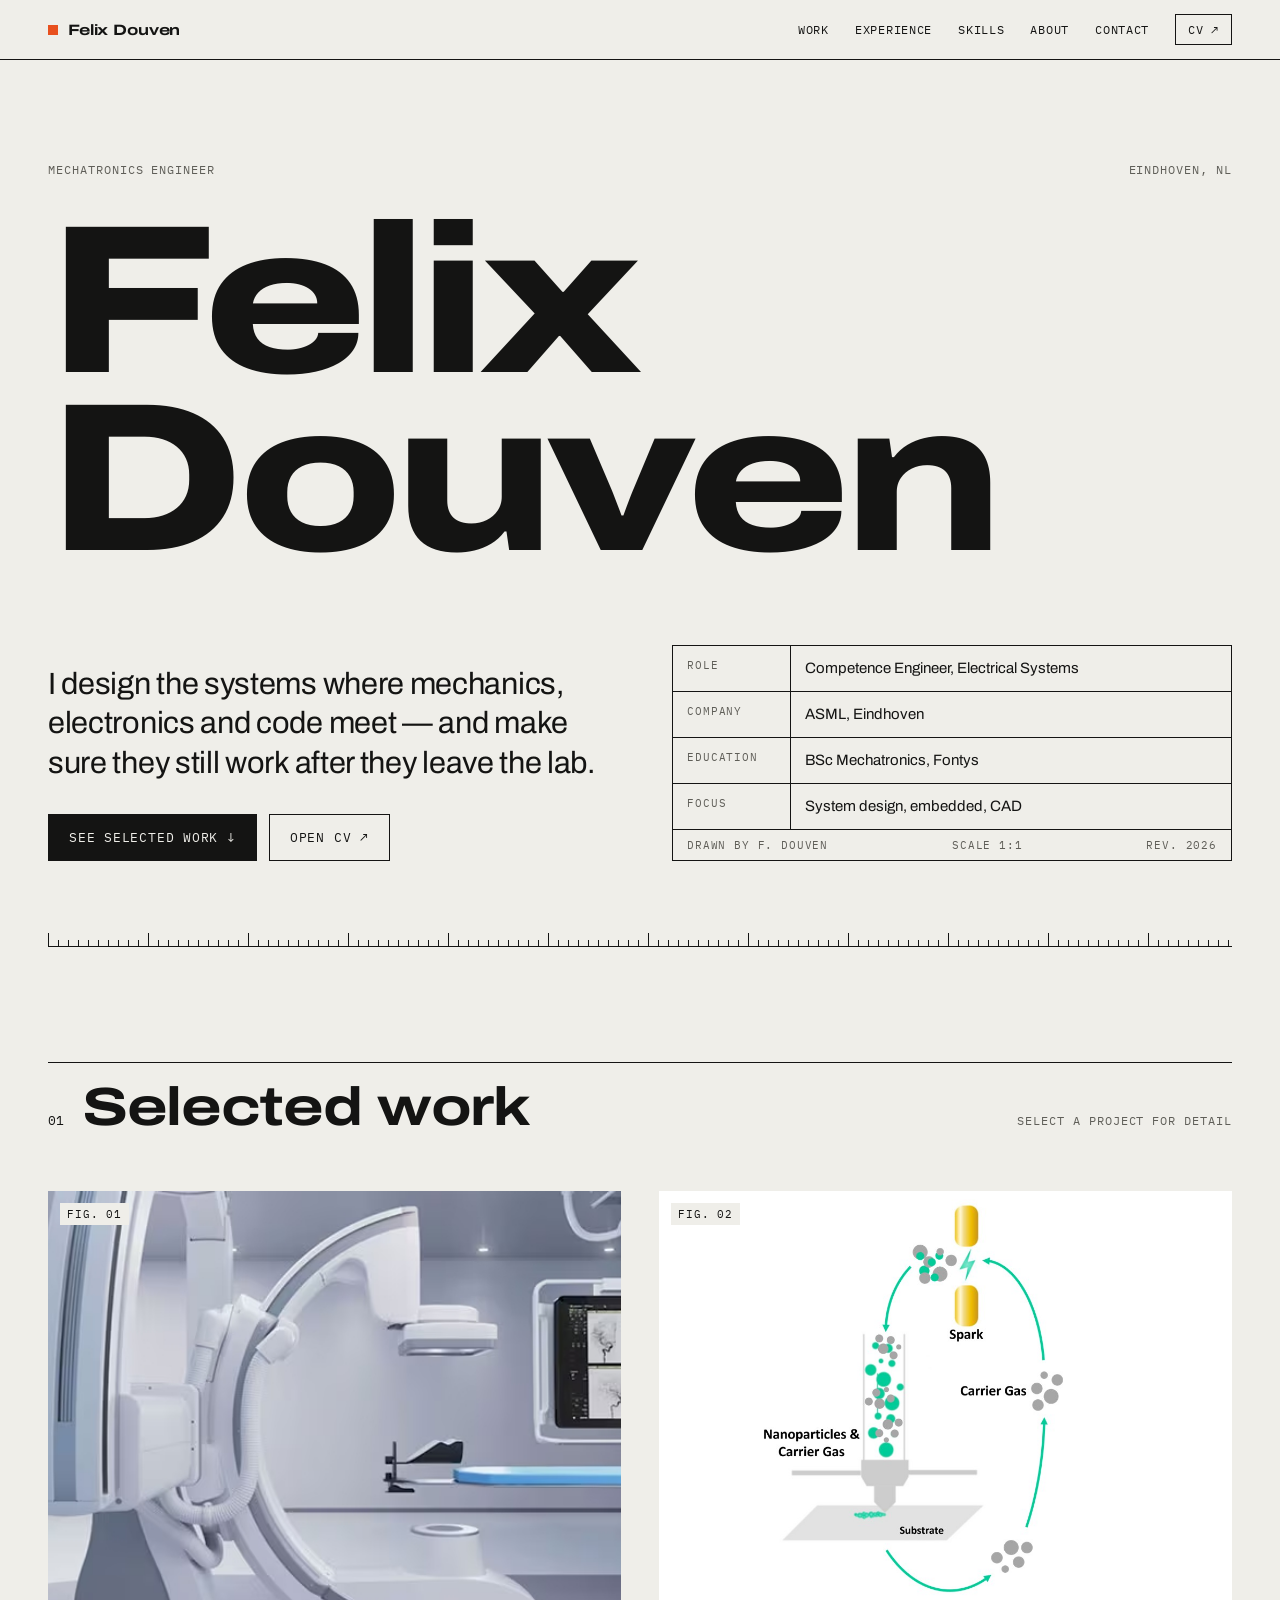
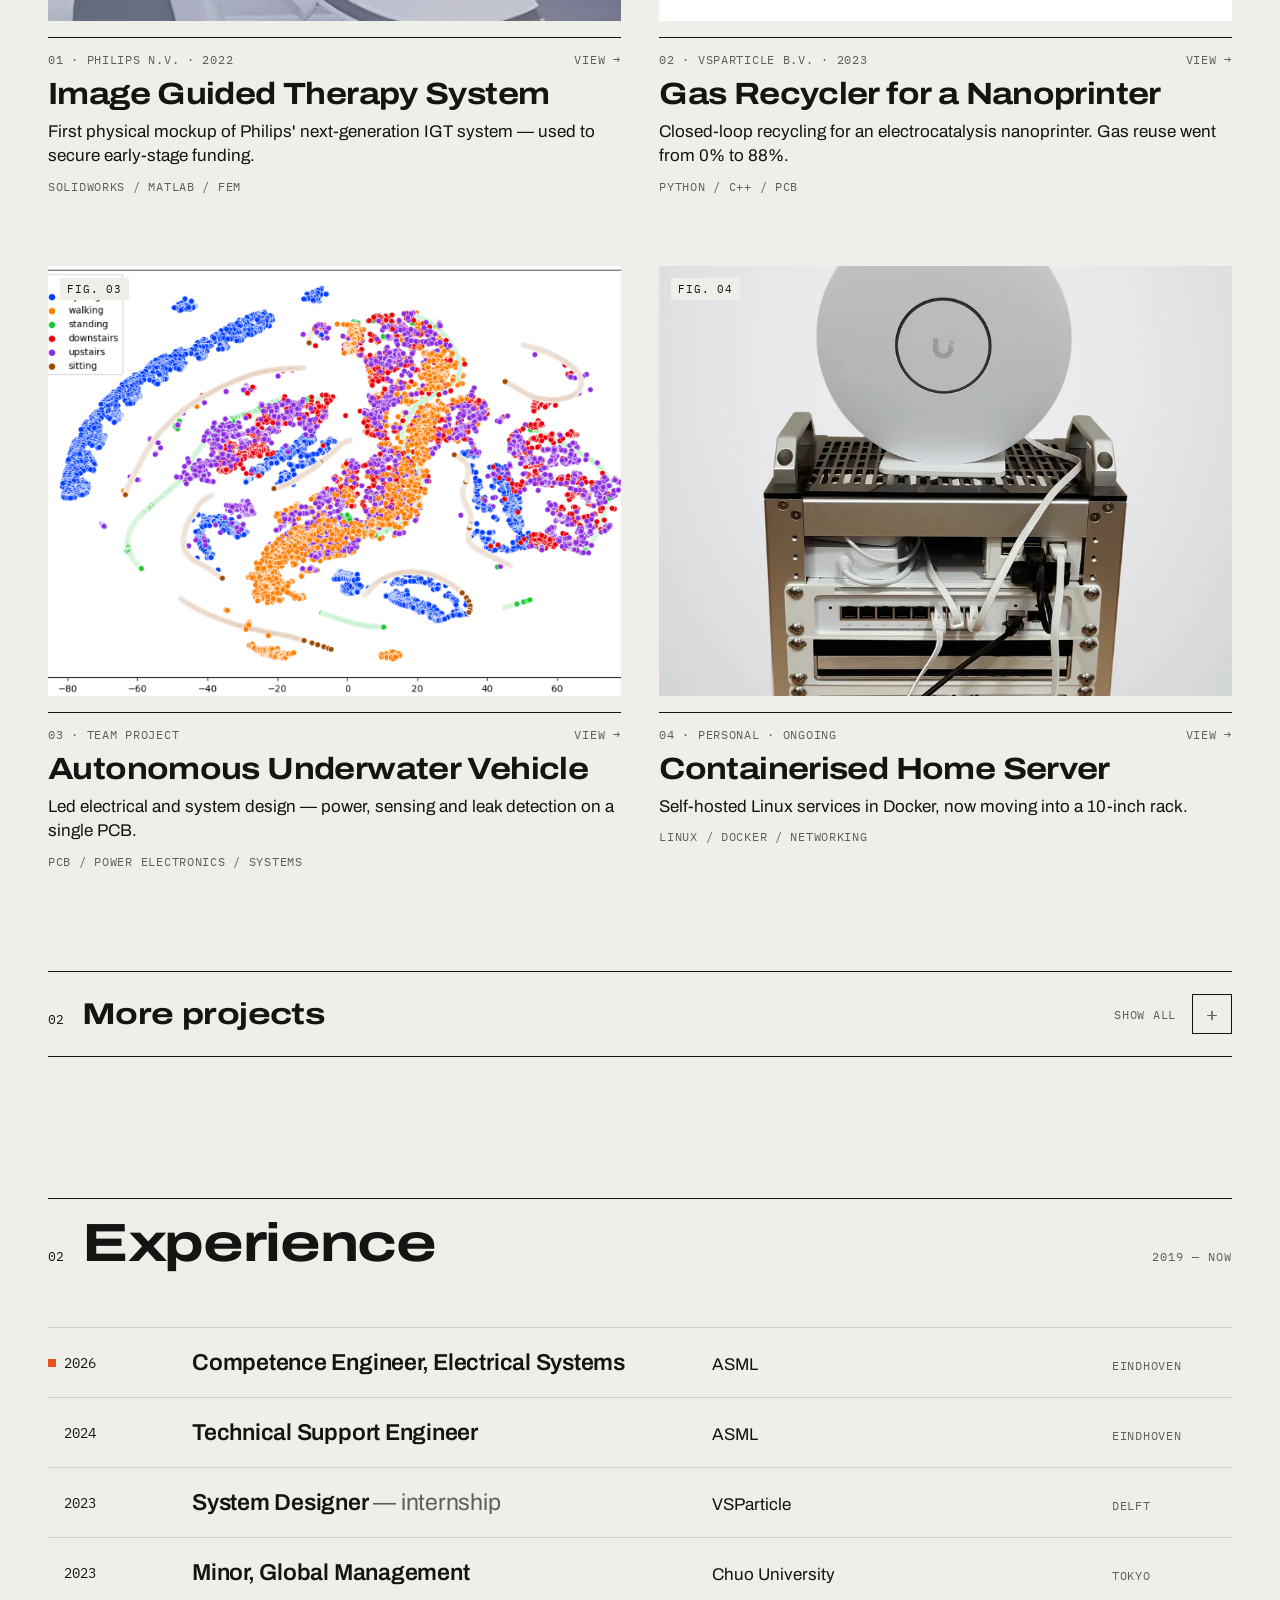
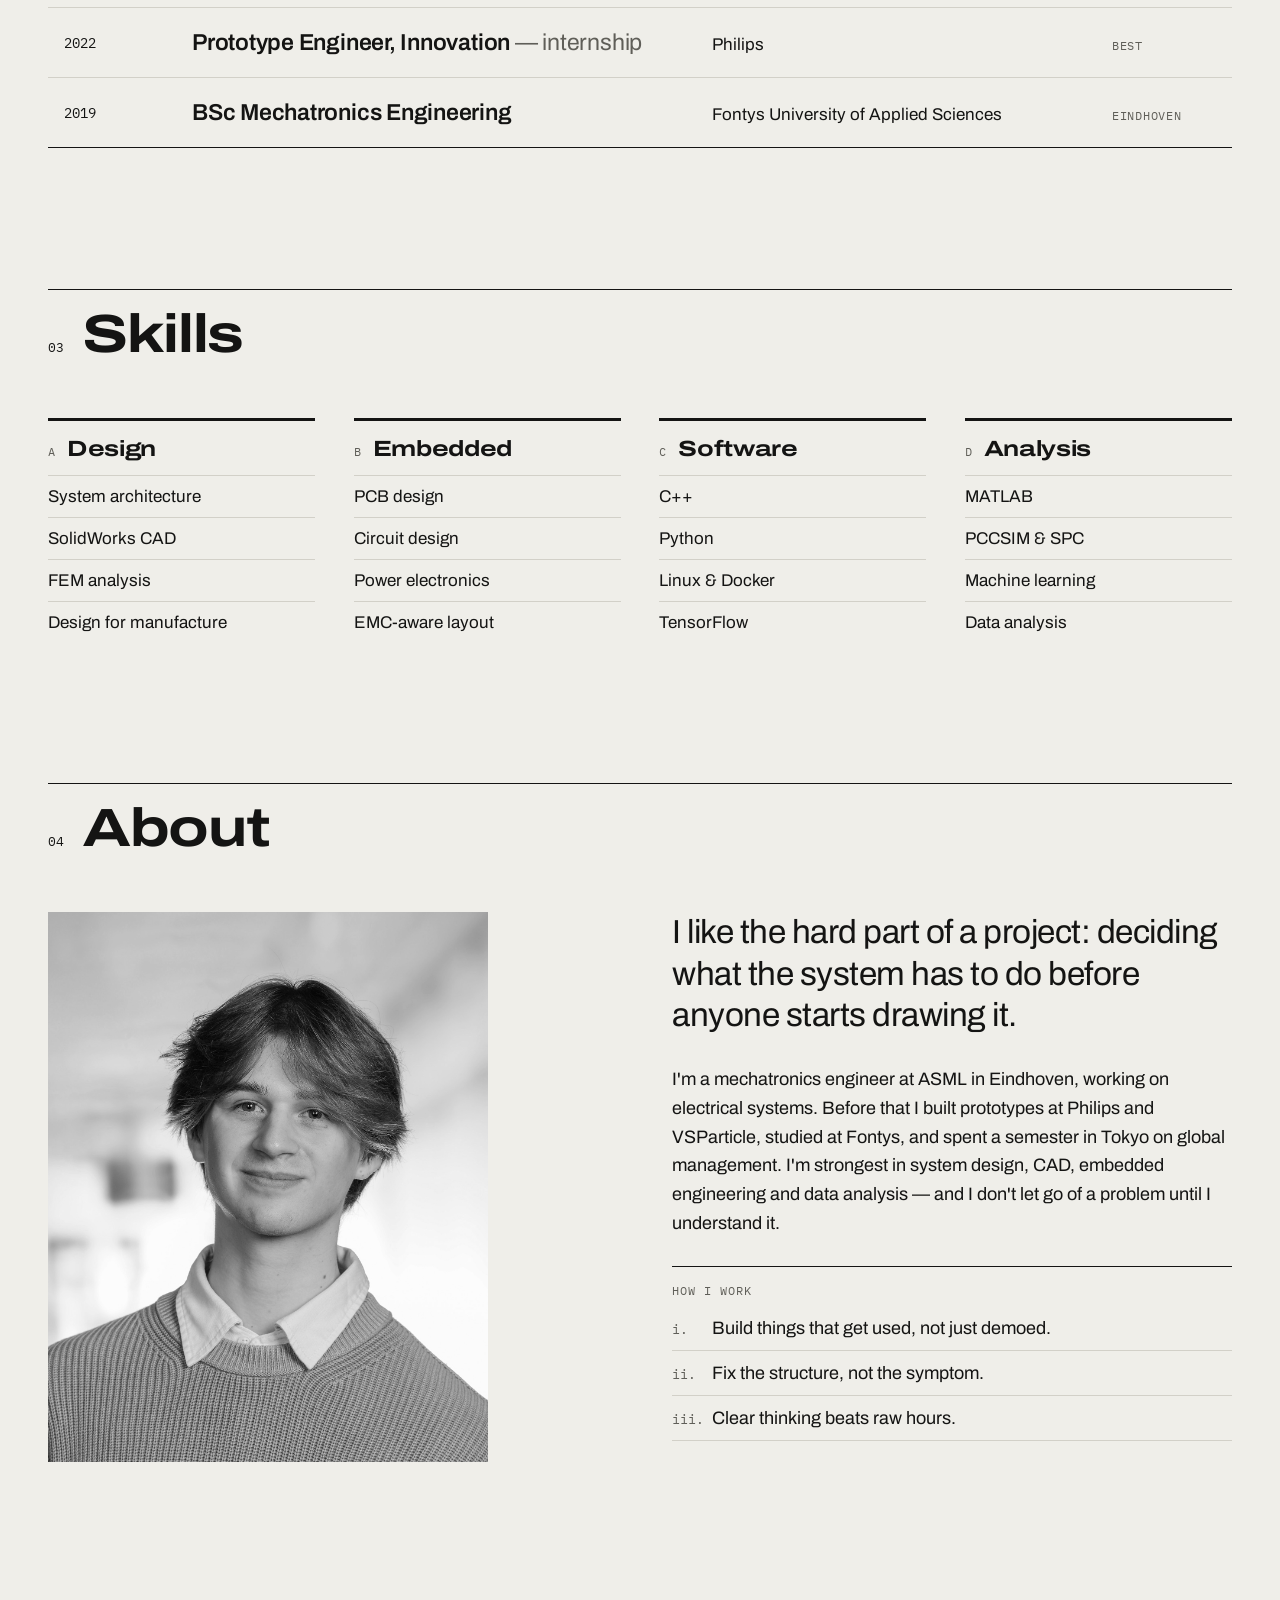
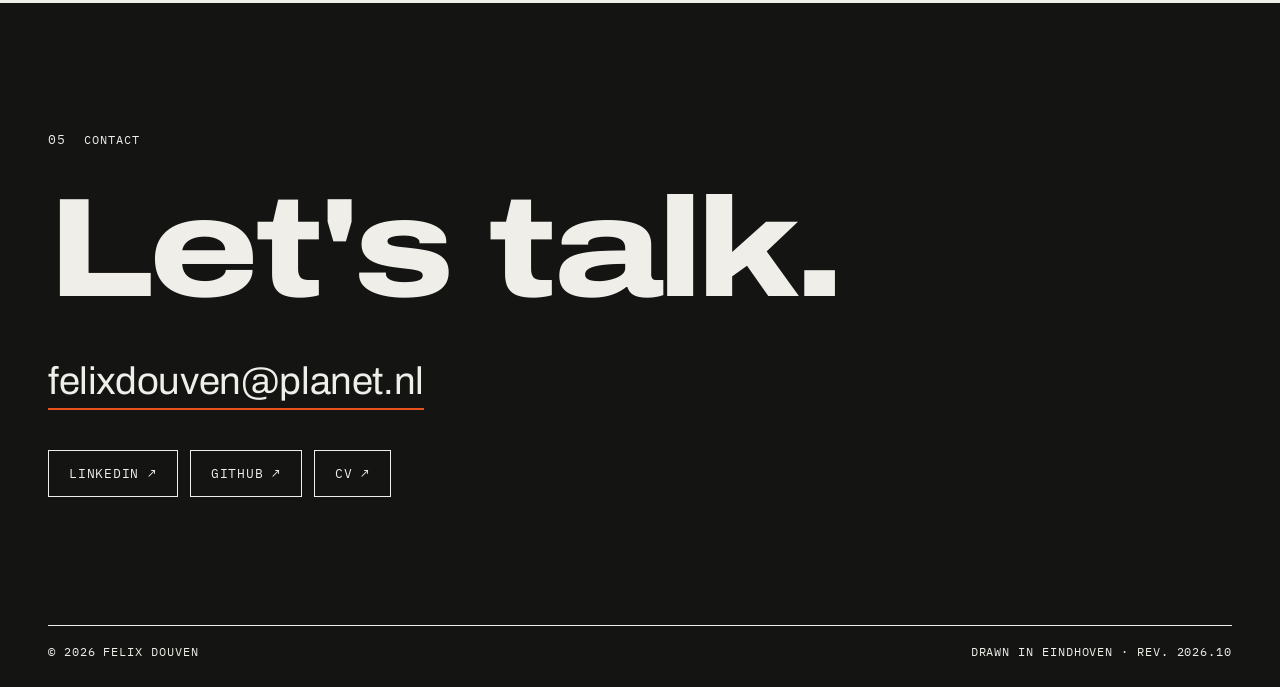
==== commit 4cef4b84: "added pictures" ====
--- a/index.html
+++ b/index.html
@@ -424,7 +424,7 @@
     meta: "Personal project · Ongoing",
     summary: "Self-hosted Linux services in Docker, now moving into a 10-inch rack.",
     tags: ["Linux", "Docker", "Networking"],
-    image: "pictures/Home-Server.jpg",
+    image: "pictures/homelab-rack-studio-light-800.webp",
     facts: { Role: "Solo build", Tools: "Linux, Docker, Python" },
     sections: [
       ["What I did", "Built a Linux server running multiple Docker services: a scraper that watches rental sites and pushes matching listings to my phone the moment they appear, network-wide ad-blocking, and NAS storage."],
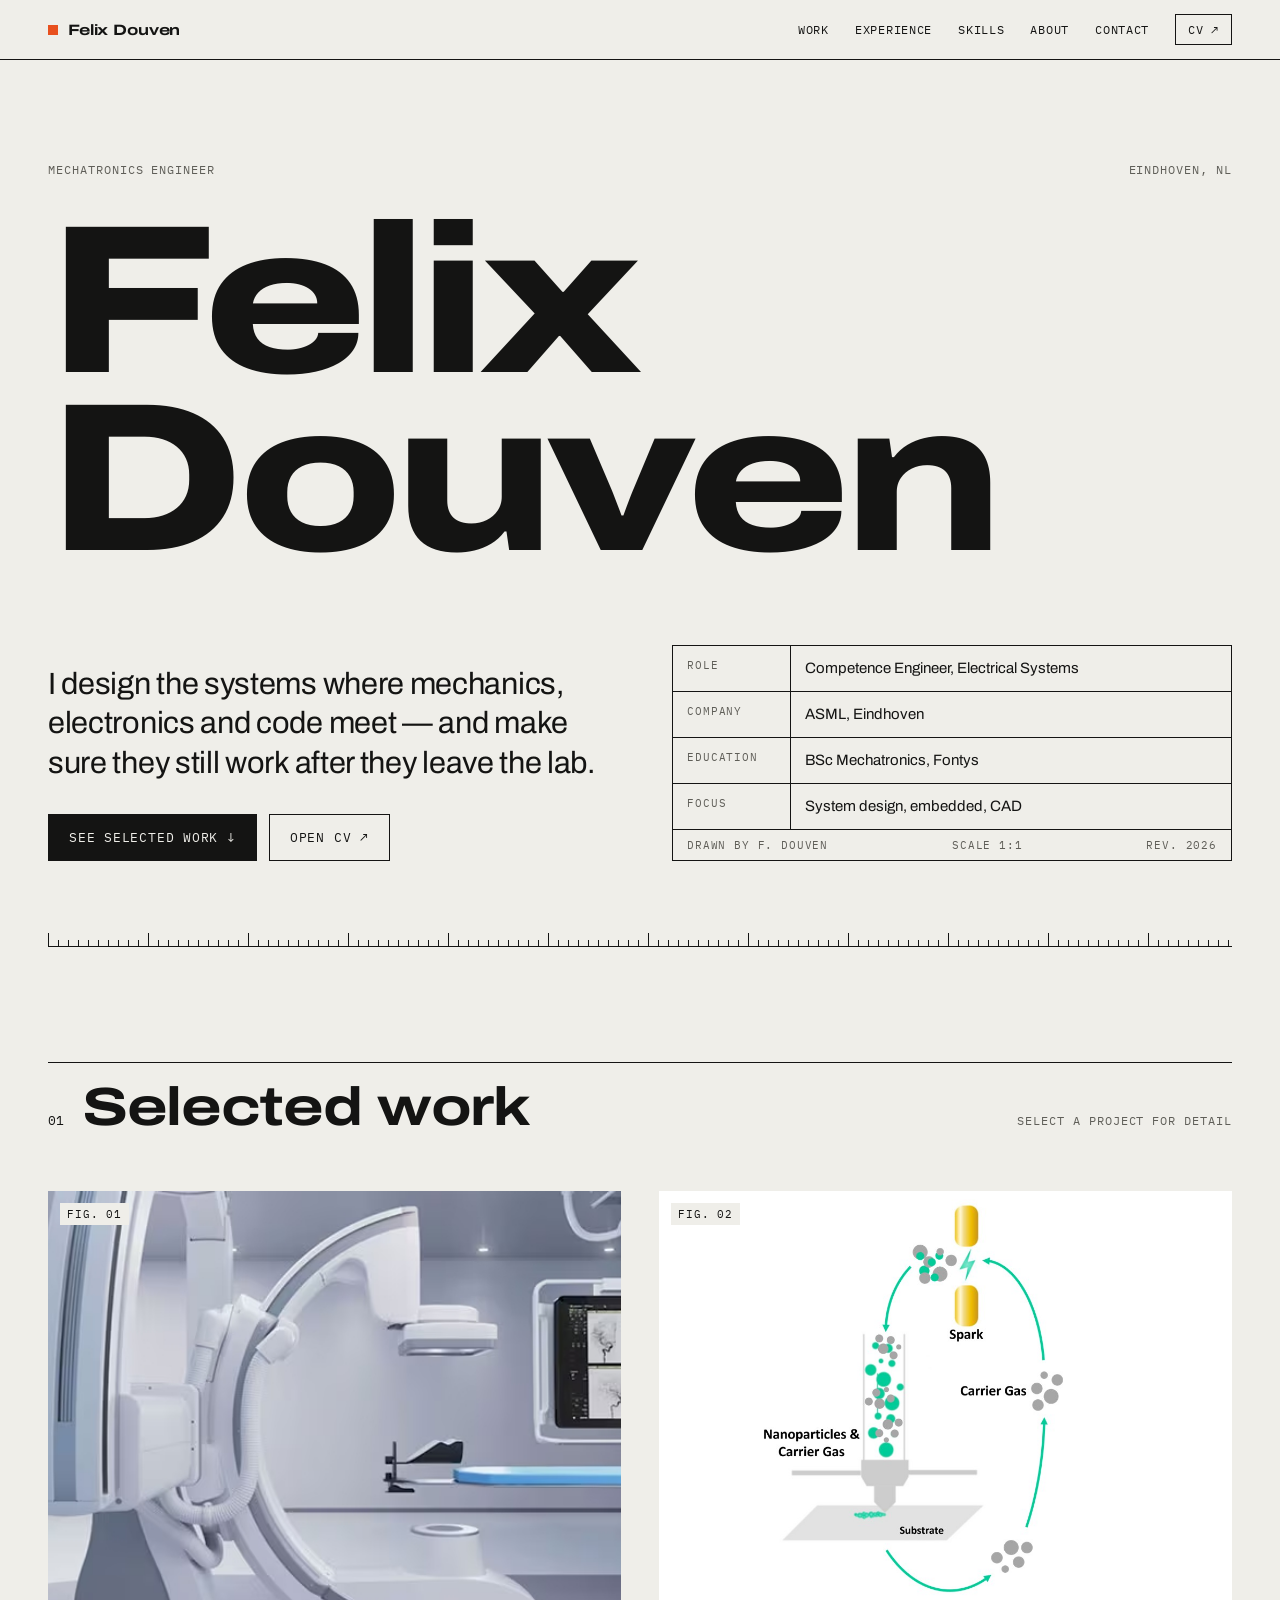
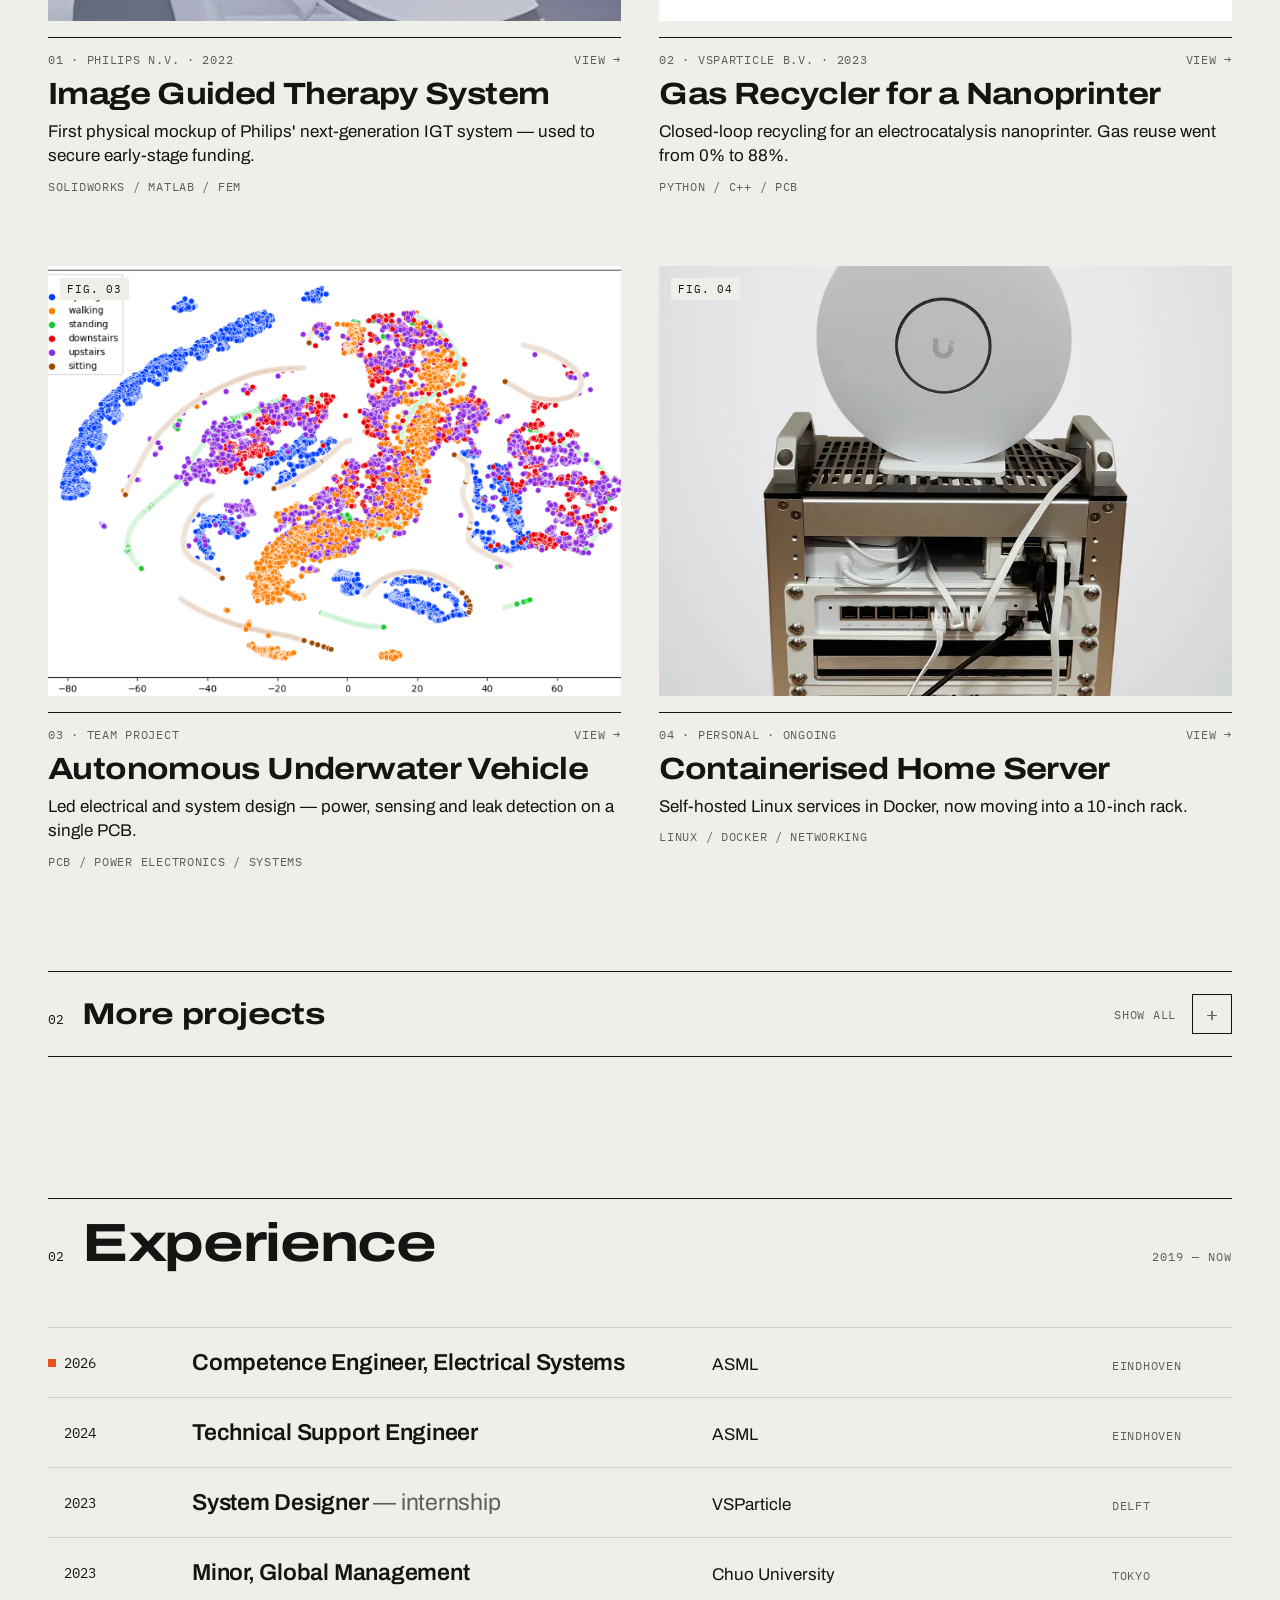
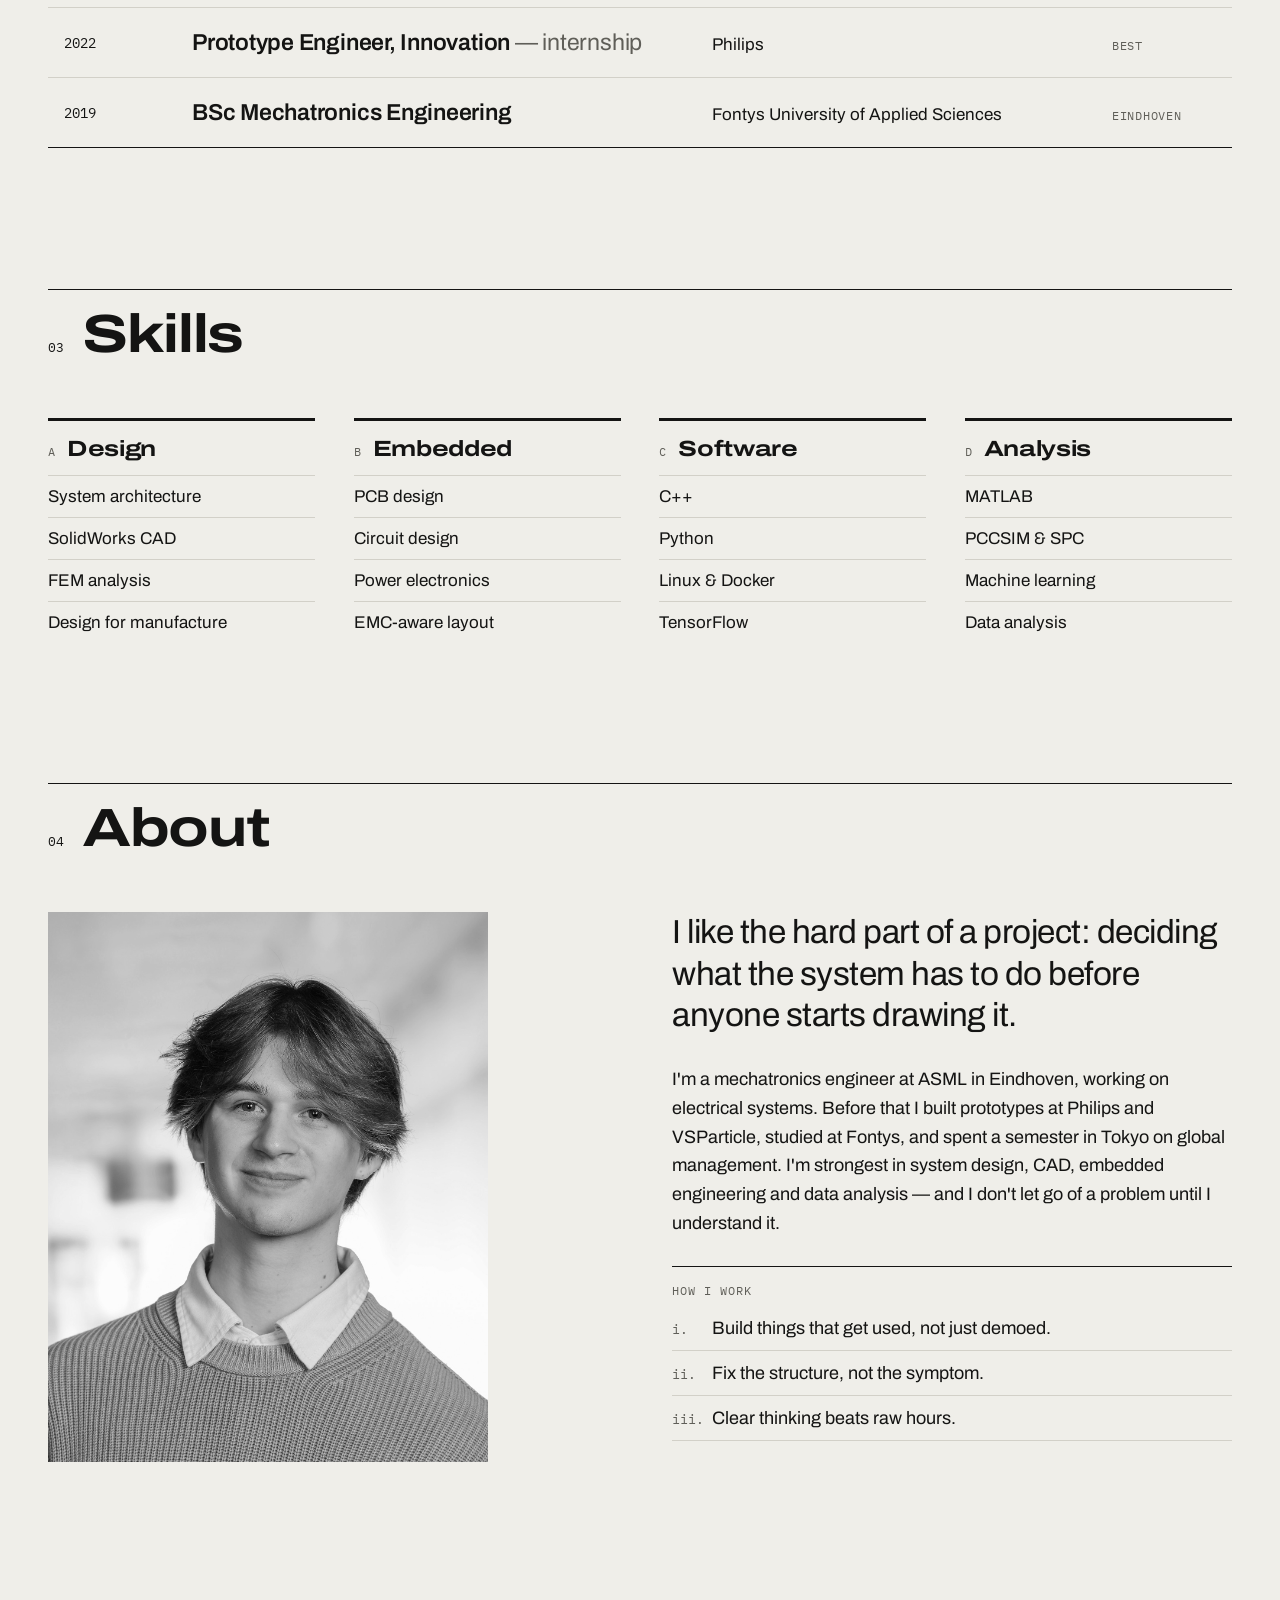
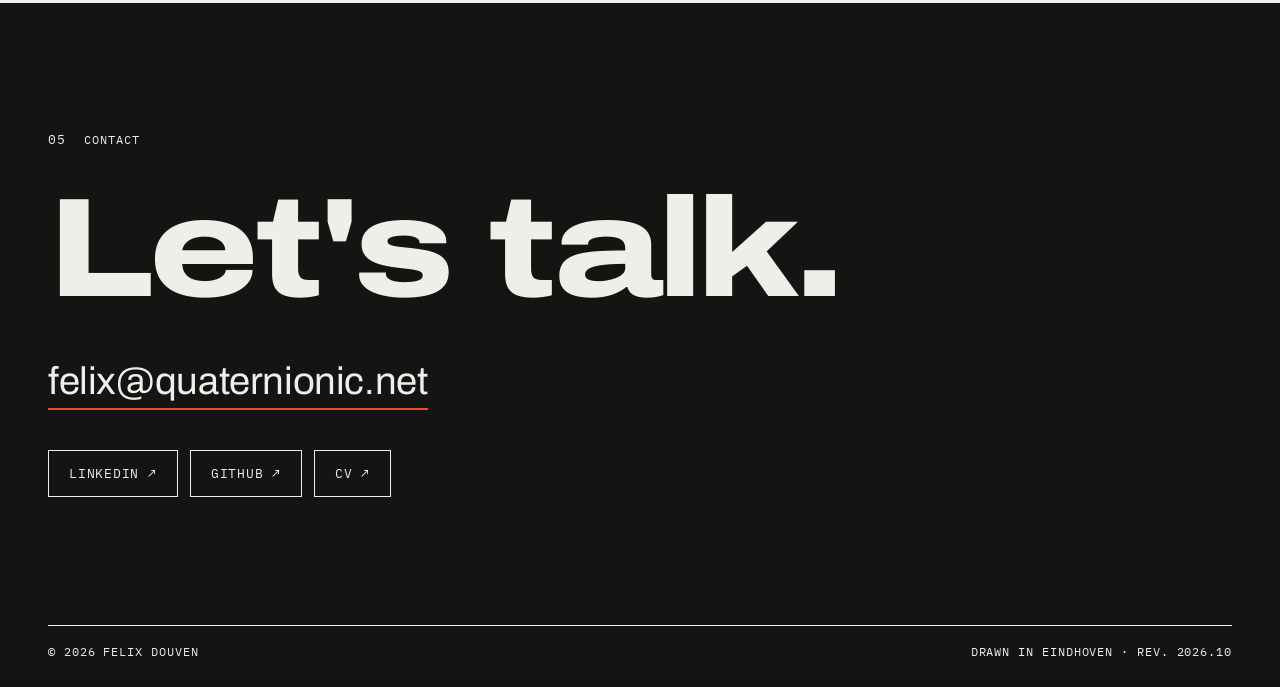
==== commit b1466bfc: "Added Email&change CV page" ====
--- a/index.html
+++ b/index.html
@@ -340,7 +340,7 @@
     <div class="wrap">
       <div class="contact-k mono"><span class="num">05</span><span>Contact</span></div>
       <h2>Let's talk.</h2>
-      <a class="contact-mail" href="mailto:felixdouven@planet.nl">felixdouven@planet.nl</a>
+      <a class="contact-mail" href="mailto:felix@quaternionic.net">felix@quaternionic.net</a>
       <div class="row">
         <a class="btn" href="https://www.linkedin.com/in/felixdouven/" target="_blank" rel="noopener">LinkedIn ↗</a>
         <a class="btn" href="https://github.com/Flexiis" target="_blank" rel="noopener">GitHub ↗</a>
